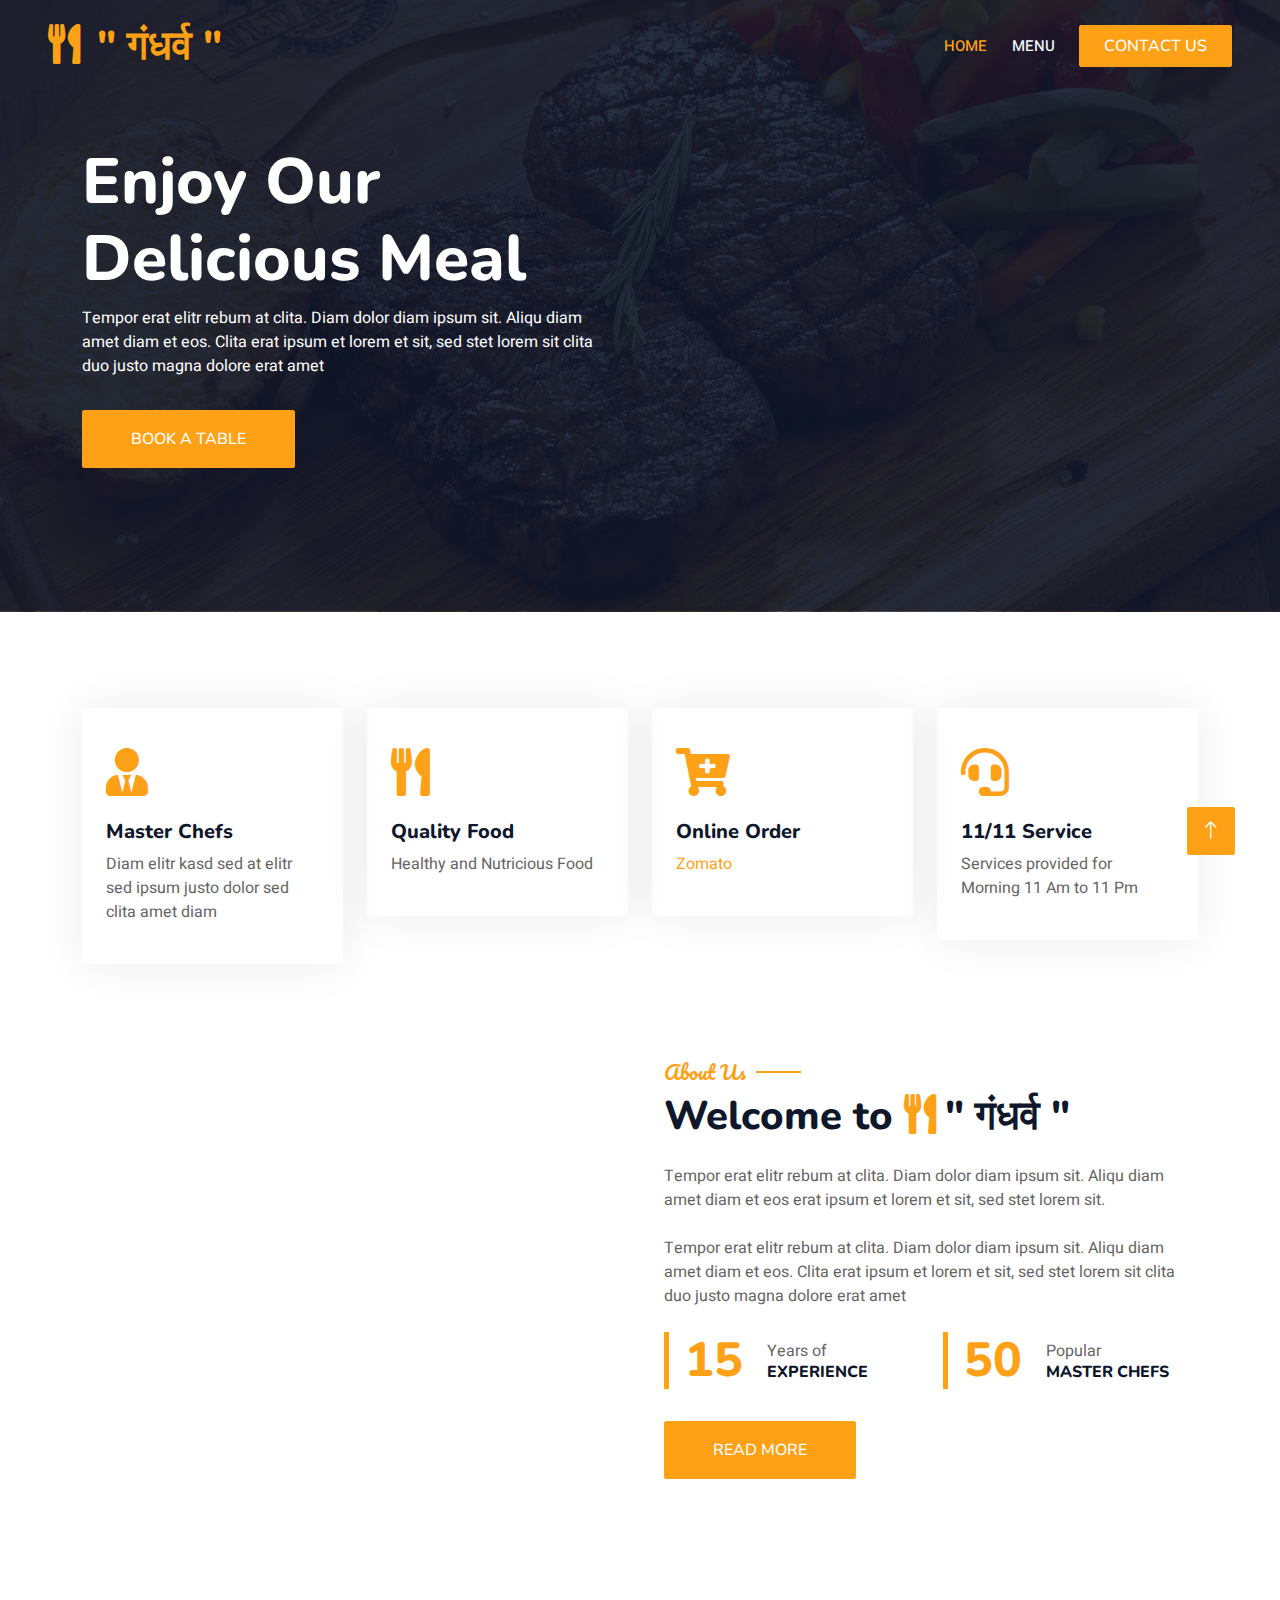
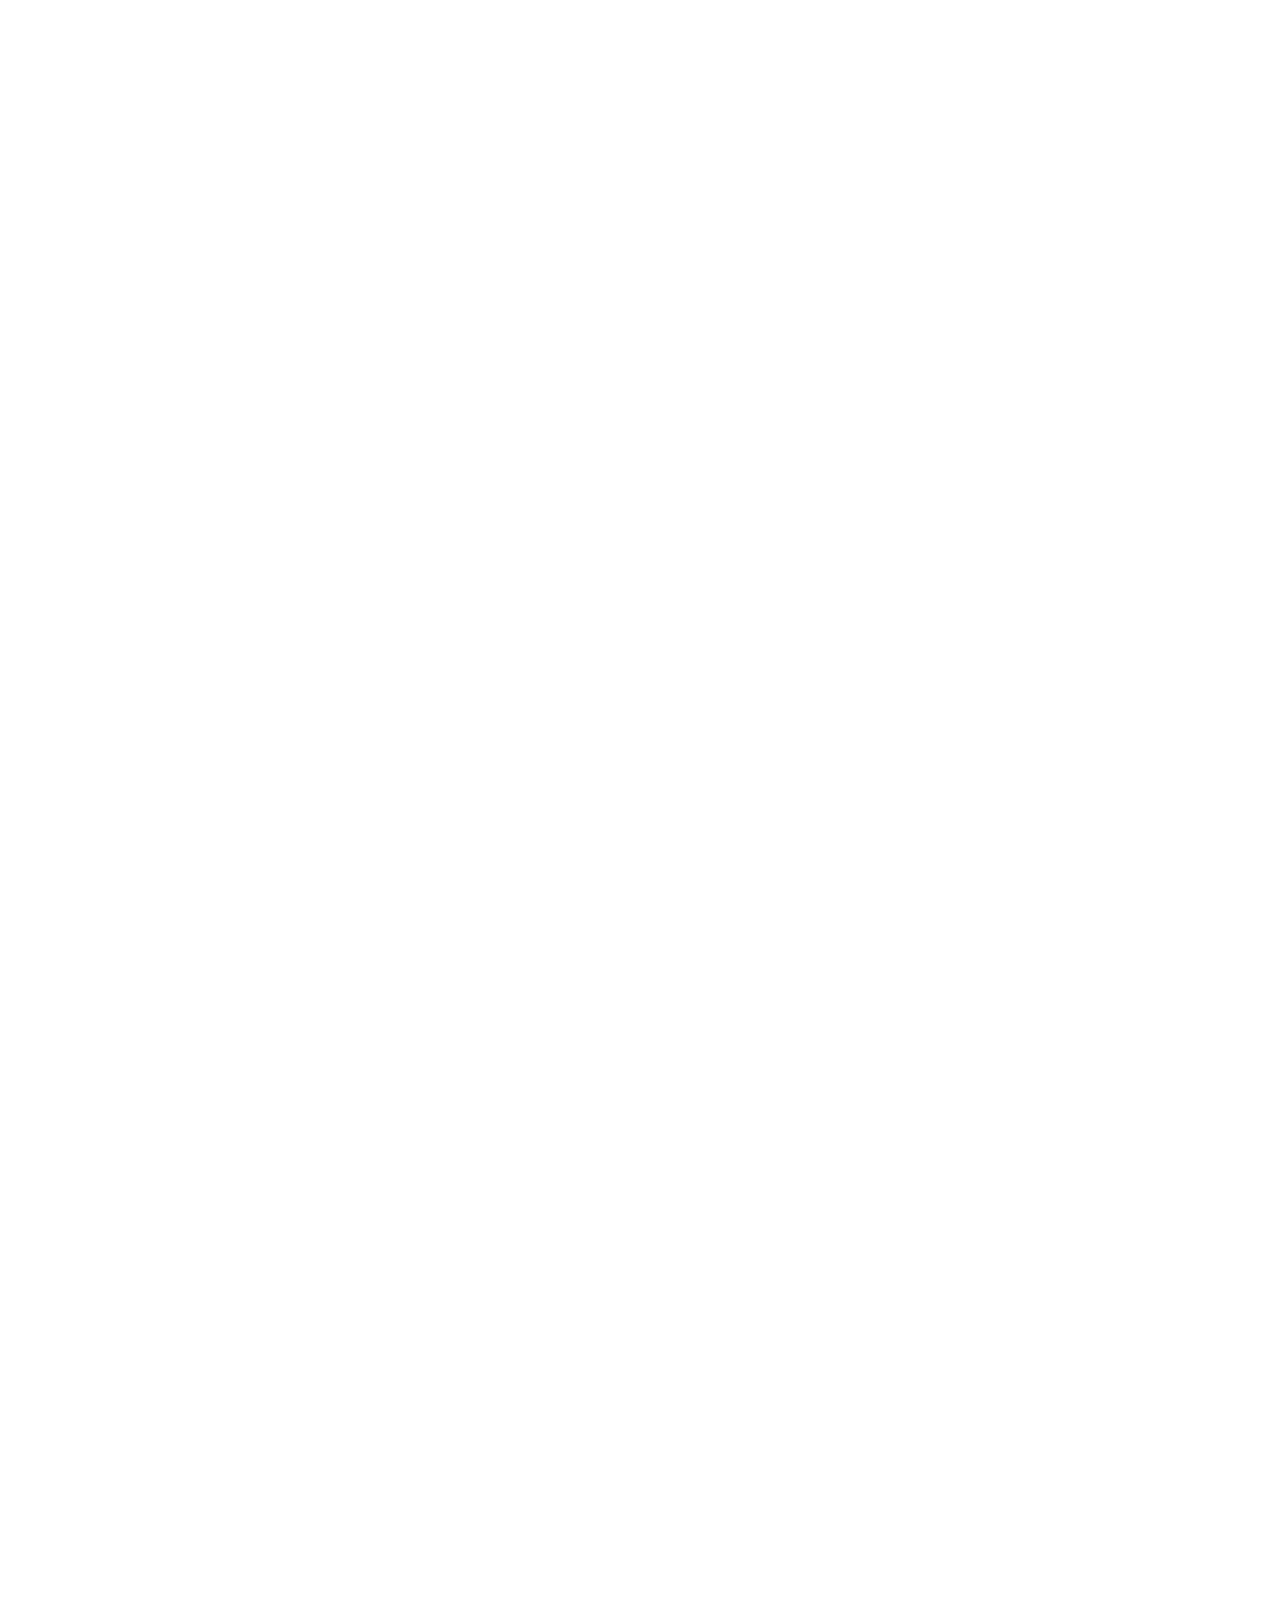
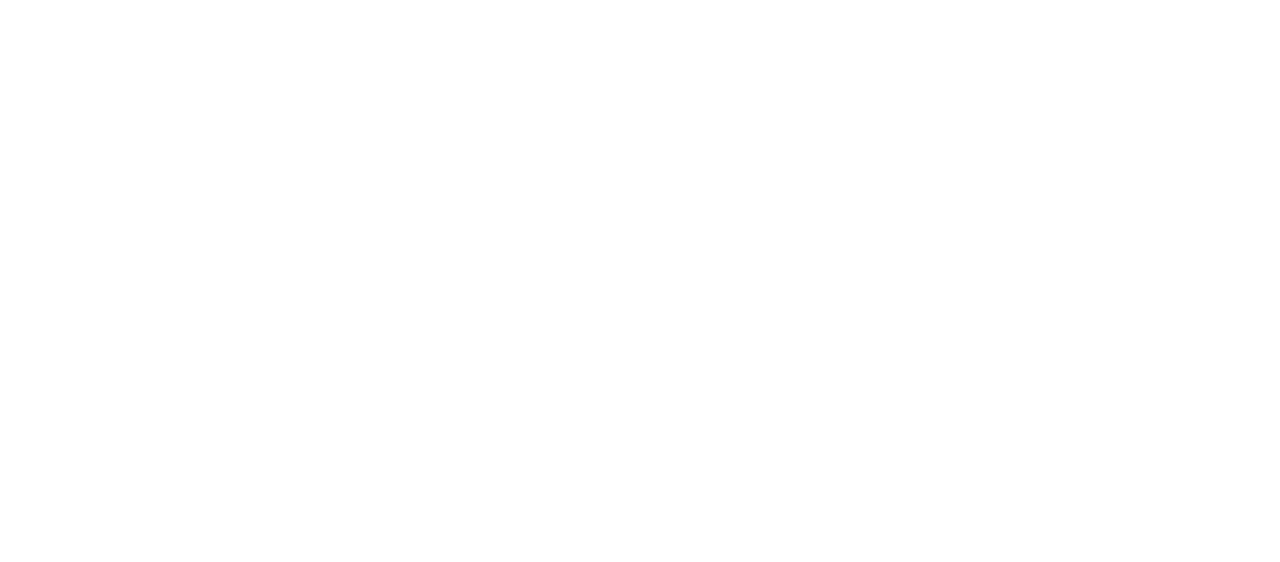
==== index.html @ 376a095e "include menu name" ====
<!DOCTYPE html>
<html lang="en">

<head>
    <meta charset="utf-8">
    <title>Restoran - Bootstrap Restaurant Template</title>
    <meta content="width=device-width, initial-scale=1.0" name="viewport">
    <meta content="" name="keywords">
    <meta content="" name="description">

    <!-- Favicon -->
    <link href="img/favicon.ico" rel="icon">

    <!-- Google Web Fonts -->
    <link rel="preconnect" href="https://fonts.googleapis.com">
    <link rel="preconnect" href="https://fonts.gstatic.com" crossorigin>
    <link href="https://fonts.googleapis.com/css2?family=Heebo:wght@400;500;600&family=Nunito:wght@600;700;800&family=Pacifico&display=swap" rel="stylesheet">

    <!-- Icon Font Stylesheet -->
    <link href="https://cdnjs.cloudflare.com/ajax/libs/font-awesome/5.10.0/css/all.min.css" rel="stylesheet">
    <link href="https://cdn.jsdelivr.net/npm/bootstrap-icons@1.4.1/font/bootstrap-icons.css" rel="stylesheet">

    <!-- Libraries Stylesheet -->
    <link href="lib/animate/animate.min.css" rel="stylesheet">
    <link href="lib/owlcarousel/assets/owl.carousel.min.css" rel="stylesheet">
    <link href="lib/tempusdominus/css/tempusdominus-bootstrap-4.min.css" rel="stylesheet" />

    <!-- Customized Bootstrap Stylesheet -->
    <link href="css/bootstrap.min.css" rel="stylesheet">

    <!-- Template Stylesheet -->
    <link href="css/style.css" rel="stylesheet">
</head>

<body>
    <div class="container-xxl bg-white p-0">
        <!-- Spinner Start -->
        <div id="spinner" class="show bg-white position-fixed translate-middle w-100 vh-100 top-50 start-50 d-flex align-items-center justify-content-center">
            <div class="spinner-border text-primary" style="width: 3rem; height: 3rem;" role="status">
                <span class="sr-only">Loading...</span>
            </div>
        </div>
        <!-- Spinner End -->


        <!-- Navbar & Hero Start -->
        <div class="container-xxl position-relative p-0">
            <nav class="navbar navbar-expand-lg navbar-dark bg-dark px-4 px-lg-5 py-3 py-lg-0">
                <a href="" class="navbar-brand p-0">
                    <h1 class="text-primary m-0"><i class="fa fa-utensils me-3"></i>" गंधर्व "</h1>
                    <!-- <img src="img/logo.png" alt="Logo"> -->
                </a>
                <button class="navbar-toggler" type="button" data-bs-toggle="collapse" data-bs-target="#navbarCollapse">
                    <span class="fa fa-bars"></span>
                </button>
                <div class="collapse navbar-collapse" id="navbarCollapse">
                    <div class="navbar-nav ms-auto py-0 pe-4">
                        <a href="index.html" class="nav-item nav-link active">Home</a>
                        <!-- <a href="about.html" class="nav-item nav-link">About</a> -->
                        <!-- <a href="service.html" class="nav-item nav-link">Service</a> -->
                        <a href="menu.html" class="nav-item nav-link">Menu</a>
                        <!-- <div class="nav-item dropdown">
                            <a href="#" class="nav-link dropdown-toggle" data-bs-toggle="dropdown">Pages</a>
                            <div class="dropdown-menu m-0">
                                <a href="booking.html" class="dropdown-item">Booking</a>
                                <a href="team.html" class="dropdown-item">Our Team</a>
                                <a href="testimonial.html" class="dropdown-item">Testimonial</a>
                            </div>
                        </div>
                        <a href="contact.html" class="nav-item nav-link">Contact</a> -->
                    </div>
                    <a href="" class="btn btn-primary py-2 px-4">Contact Us </a>
                </div>
            </nav>

            <div class="container-xxl py-5 bg-dark hero-header mb-5">
                <div class="container my-5 py-5">
                    <div class="row align-items-center g-5">
                        <div class="col-lg-6 text-center text-lg-start">
                            <h1 class="display-3 text-white animated slideInLeft">Enjoy Our<br>Delicious Meal</h1>
                            <p class="text-white animated slideInLeft mb-4 pb-2">Tempor erat elitr rebum at clita. Diam dolor diam ipsum sit. Aliqu diam amet diam et eos. Clita erat ipsum et lorem et sit, sed stet lorem sit clita duo justo magna dolore erat amet</p>
                            <a href="" class="btn btn-primary py-sm-3 px-sm-5 me-3 animated slideInLeft">Book A Table</a>
                        </div>
                        <div class="col-lg-6 text-center text-lg-end overflow-hidden">
                            <img class="img-fluid" src="images/Mainthaliii.png" alt="">
                        </div>
                    </div>
                </div>
            </div>
        </div>
        <!-- Navbar & Hero End -->


        <!-- Service Start -->
        <div class="container-xxl py-5">
            <div class="container">
                <div class="row g-4">
                    <div class="col-lg-3 col-sm-6 wow fadeInUp" data-wow-delay="0.1s">
                        <div class="service-item rounded pt-3">
                            <div class="p-4">
                                <i class="fa fa-3x fa-user-tie text-primary mb-4"></i>
                                <h5>Master Chefs</h5>
                                <p>Diam elitr kasd sed at elitr sed ipsum justo dolor sed clita amet diam</p>
                            </div>
                        </div>
                    </div>
                    <div class="col-lg-3 col-sm-6 wow fadeInUp" data-wow-delay="0.3s">
                        <div class="service-item rounded pt-3">
                            <div class="p-4">
                                <i class="fa fa-3x fa-utensils text-primary mb-4"></i>
                                <h5>Quality Food</h5>
                                <p>Healthy and Nutricious Food</p>
                            </div>
                        </div>
                    </div>
                    <div class="col-lg-3 col-sm-6 wow fadeInUp" data-wow-delay="0.5s">
                        <div class="service-item rounded pt-3">
                            <div class="p-4">
                                <i class="fa fa-3x fa-cart-plus text-primary mb-4"></i>
                                <h5>Online Order</h5>
                                <p><a href="https://www.zomato.com/india">Zomato</a> </p>
                            </div>
                        </div>
                    </div>
                    <div class="col-lg-3 col-sm-6 wow fadeInUp" data-wow-delay="0.7s">
                        <div class="service-item rounded pt-3">
                            <div class="p-4">
                                <i class="fa fa-3x fa-headset text-primary mb-4"></i>
                                <h5>11/11 Service</h5>
                                <p>Services provided for Morning 11 Am to 11 Pm</p>
                            </div>
                        </div>
                    </div>
                </div>
            </div>
        </div>
        <!-- Service End -->


        <!-- About Start -->
        <div class="container-xxl py-5">
            <div class="container">
                <div class="row g-5 align-items-center">
                    <div class="col-lg-6">
                        <div class="row g-3">
                            <div class="col-6 text-start">
                                <img class="img-fluid rounded w-100 wow zoomIn" data-wow-delay="0.1s" src="images/thali1.jpg">
                            </div>
                            <div class="col-6 text-start">
                                <img class="img-fluid rounded w-75 wow zoomIn" data-wow-delay="0.3s" src="images/thali2.jpg" style="margin-top: 25%;">
                            </div>
                            <div class="col-6 text-end">
                                <img class="img-fluid rounded w-75 wow zoomIn" data-wow-delay="0.5s" src="images/thali3.jpg">
                            </div>
                            <div class="col-6 text-end">
                                <img class="img-fluid rounded w-100 wow zoomIn" data-wow-delay="0.7s" src="images/thali4.jpg">
                            </div>
                        </div>
                    </div>
                    <div class="col-lg-6">
                        <h5 class="section-title ff-secondary text-start text-primary fw-normal">About Us</h5>
                        <h1 class="mb-4">Welcome to <i class="fa fa-utensils text-primary me-2"></i>" गंधर्व "</h1>
                        <p class="mb-4">Tempor erat elitr rebum at clita. Diam dolor diam ipsum sit. Aliqu diam amet diam et eos erat ipsum et lorem et sit, sed stet lorem sit.</p>
                        <p class="mb-4">Tempor erat elitr rebum at clita. Diam dolor diam ipsum sit. Aliqu diam amet diam et eos. Clita erat ipsum et lorem et sit, sed stet lorem sit clita duo justo magna dolore erat amet</p>
                        <div class="row g-4 mb-4">
                            <div class="col-sm-6">
                                <div class="d-flex align-items-center border-start border-5 border-primary px-3">
                                    <h1 class="flex-shrink-0 display-5 text-primary mb-0" data-toggle="counter-up">15</h1>
                                    <div class="ps-4">
                                        <p class="mb-0">Years of</p>
                                        <h6 class="text-uppercase mb-0">Experience</h6>
                                    </div>
                                </div>
                            </div>
                            <div class="col-sm-6">
                                <div class="d-flex align-items-center border-start border-5 border-primary px-3">
                                    <h1 class="flex-shrink-0 display-5 text-primary mb-0" data-toggle="counter-up">50</h1>
                                    <div class="ps-4">
                                        <p class="mb-0">Popular</p>
                                        <h6 class="text-uppercase mb-0">Master Chefs</h6>
                                    </div>
                                </div>
                            </div>
                        </div>
                        <a class="btn btn-primary py-3 px-5 mt-2" href="">Read More</a>
                    </div>
                </div>
            </div>
        </div>
        <!-- About End -->


        <!-- Menu Start -->
        <div class="container-xxl py-5">
            <div class="container">
                <div class="text-center wow fadeInUp" data-wow-delay="0.1s">
                    <h5 class="section-title ff-secondary text-center text-primary fw-normal">Food Menu</h5>
                    <h1 class="mb-5">Most Popular Items</h1>
                </div>
                <div class="tab-class text-center wow fadeInUp" data-wow-delay="0.1s">
                    <ul class="nav nav-pills d-inline-flex justify-content-center border-bottom mb-5">
                        <li class="nav-item">
                            <a class="d-flex align-items-center text-start mx-3 ms-0 pb-3 active" data-bs-toggle="pill" href="#tab-1">
                                <i class="fa fa-coffee fa-2x text-primary"></i>
                                <div class="ps-3">
                                    <small class="text-body">Popular</small>
                                    <h6 class="mt-n1 mb-0">Breakfast</h6>
                                </div>
                            </a>
                        </li>
                        <li class="nav-item">
                            <a class="d-flex align-items-center text-start mx-3 pb-3" data-bs-toggle="pill" href="#tab-2">
                                <i class="fa fa-hamburger fa-2x text-primary"></i>
                                <div class="ps-3">
                                    <small class="text-body">Special</small>
                                    <h6 class="mt-n1 mb-0">Launch</h6>
                                </div>
                            </a>
                        </li>
                        <li class="nav-item">
                            <a class="d-flex align-items-center text-start mx-3 me-0 pb-3" data-bs-toggle="pill" href="#tab-3">
                                <i class="fa fa-utensils fa-2x text-primary"></i>
                                <div class="ps-3">
                                    <small class="text-body">Lovely</small>
                                    <h6 class="mt-n1 mb-0">Dinner</h6>
                                </div>
                            </a>
                        </li>
                    </ul>
                    <div class="tab-content">
                        <div id="tab-1" class="tab-pane fade show p-0 active">
                            <div class="row g-4">
                                <div class="col-lg-6">
                                    <div class="d-flex align-items-center">
                                        <img class="flex-shrink-0 img-fluid rounded" src="images/Breakfast/GajarHalwa.jpeg" alt="" style="width: 80px;">
                                        <div class="w-100 d-flex flex-column text-start ps-4">
                                            <h5 class="d-flex justify-content-between border-bottom pb-2">
                                                <span>Chicken Burger</span>
                                                <span class="text-primary">$115</span>
                                            </h5>
                                            <small class="fst-italic">Ipsum ipsum clita erat amet dolor justo diam</small>
                                        </div>
                                    </div>
                                </div>
                                <div class="col-lg-6">
                                    <div class="d-flex align-items-center">
                                        <img class="flex-shrink-0 img-fluid rounded" src="images/Breakfast/Misal.jpeg" alt="" style="width: 80px;">
                                        <div class="w-100 d-flex flex-column text-start ps-4">
                                            <h5 class="d-flex justify-content-between border-bottom pb-2">
                                                <span>Chicken Burger</span>
                                                <span class="text-primary">$115</span>
                                            </h5>
                                            <small class="fst-italic">Ipsum ipsum clita erat amet dolor justo diam</small>
                                        </div>
                                    </div>
                                </div>
                                <div class="col-lg-6">
                                    <div class="d-flex align-items-center">
                                        <img class="flex-shrink-0 img-fluid rounded" src="images/Breakfast/Pakoda.jpeg" alt="" style="width: 80px;">
                                        <div class="w-100 d-flex flex-column text-start ps-4">
                                            <h5 class="d-flex justify-content-between border-bottom pb-2">
                                                <span>Chicken Burger</span>
                                                <span class="text-primary">$115</span>
                                            </h5>
                                            <small class="fst-italic">Ipsum ipsum clita erat amet dolor justo diam</small>
                                        </div>
                                    </div>
                                </div>
                                <div class="col-lg-6">
                                    <div class="d-flex align-items-center">
                                        <img class="flex-shrink-0 img-fluid rounded" src="images/Breakfast/Paties.jpeg" alt="" style="width: 80px;">
                                        <div class="w-100 d-flex flex-column text-start ps-4">
                                            <h5 class="d-flex justify-content-between border-bottom pb-2">
                                                <span>Chicken Burger</span>
                                                <span class="text-primary">$115</span>
                                            </h5>
                                            <small class="fst-italic">Ipsum ipsum clita erat amet dolor justo diam</small>
                                        </div>
                                    </div>
                                </div>
                                <div class="col-lg-6">
                                    <div class="d-flex align-items-center">
                                        <img class="flex-shrink-0 img-fluid rounded" src="images/Breakfast/PavBhaji.jpeg" alt="" style="width: 80px;">
                                        <div class="w-100 d-flex flex-column text-start ps-4">
                                            <h5 class="d-flex justify-content-between border-bottom pb-2">
                                                <span>Chicken Burger</span>
                                                <span class="text-primary">$115</span>
                                            </h5>
                                            <small class="fst-italic">Ipsum ipsum clita erat amet dolor justo diam</small>
                                        </div>
                                    </div>
                                </div>
                                <div class="col-lg-6">
                                    <div class="d-flex align-items-center">
                                        <img class="flex-shrink-0 img-fluid rounded" src="images/Breakfast/Poha.jpeg" alt="" style="width: 80px;">
                                        <div class="w-100 d-flex flex-column text-start ps-4">
                                            <h5 class="d-flex justify-content-between border-bottom pb-2">
                                                <span>Chicken Burger</span>
                                                <span class="text-primary">$115</span>
                                            </h5>
                                            <small class="fst-italic">Ipsum ipsum clita erat amet dolor justo diam</small>
                                        </div>
                                    </div>
                                </div>
                                <div class="col-lg-6">
                                    <div class="d-flex align-items-center">
                                        <img class="flex-shrink-0 img-fluid rounded" src="images/Breakfast/Samosa.jpeg" alt="" style="width: 80px;">
                                        <div class="w-100 d-flex flex-column text-start ps-4">
                                            <h5 class="d-flex justify-content-between border-bottom pb-2">
                                                <span>Chicken Burger</span>
                                                <span class="text-primary">$115</span>
                                            </h5>
                                            <small class="fst-italic">Ipsum ipsum clita erat amet dolor justo diam</small>
                                        </div>
                                    </div>
                                </div>
                                <div class="col-lg-6">
                                    <div class="d-flex align-items-center">
                                        <img class="flex-shrink-0 img-fluid rounded" src="images/Breakfast/Sheera.jpeg" alt="" style="width: 80px;">
                                        <div class="w-100 d-flex flex-column text-start ps-4">
                                            <h5 class="d-flex justify-content-between border-bottom pb-2">
                                                <span>Chicken Burger</span>
                                                <span class="text-primary">$115</span>
                                            </h5>
                                            <small class="fst-italic">Ipsum ipsum clita erat amet dolor justo diam</small>
                                        </div>
                                    </div>
                                </div>
                            </div>
                        </div>
                       
                        <div id="tab-2" class="tab-pane fade show p-0">
                            <div class="row g-4">
                                <div class="col-lg-6">
                                    <div class="d-flex align-items-center">
                                        <img class="flex-shrink-0 img-fluid rounded" src="images/Breakfast/GajarHalwa.jpeg" alt="" style="width: 80px;">
                                        <div class="w-100 d-flex flex-column text-start ps-4">
                                            <h5 class="d-flex justify-content-between border-bottom pb-2">
                                                <span>Chicken Burger</span>
                                                <span class="text-primary">$115</span>
                                            </h5>
                                            <small class="fst-italic">Ipsum ipsum clita erat amet dolor justo diam</small>
                                        </div>
                                    </div>
                                </div>
                                <div class="col-lg-6">
                                    <div class="d-flex align-items-center">
                                        <img class="flex-shrink-0 img-fluid rounded" src="images/Breakfast/Misal.jpeg" alt="" style="width: 80px;">
                                        <div class="w-100 d-flex flex-column text-start ps-4">
                                            <h5 class="d-flex justify-content-between border-bottom pb-2">
                                                <span>Chicken Burger</span>
                                                <span class="text-primary">$115</span>
                                            </h5>
                                            <small class="fst-italic">Ipsum ipsum clita erat amet dolor justo diam</small>
                                        </div>
                                    </div>
                                </div>
                                <div class="col-lg-6">
                                    <div class="d-flex align-items-center">
                                        <img class="flex-shrink-0 img-fluid rounded" src="images/Breakfast/Pakoda.jpeg" alt="" style="width: 80px;">
                                        <div class="w-100 d-flex flex-column text-start ps-4">
                                            <h5 class="d-flex justify-content-between border-bottom pb-2">
                                                <span>Chicken Burger</span>
                                                <span class="text-primary">$115</span>
                                            </h5>
                                            <small class="fst-italic">Ipsum ipsum clita erat amet dolor justo diam</small>
                                        </div>
                                    </div>
                                </div>
                                <div class="col-lg-6">
                                    <div class="d-flex align-items-center">
                                        <img class="flex-shrink-0 img-fluid rounded" src="images/Breakfast/Paties.jpeg" alt="" style="width: 80px;">
                                        <div class="w-100 d-flex flex-column text-start ps-4">
                                            <h5 class="d-flex justify-content-between border-bottom pb-2">
                                                <span>Chicken Burger</span>
                                                <span class="text-primary">$115</span>
                                            </h5>
                                            <small class="fst-italic">Ipsum ipsum clita erat amet dolor justo diam</small>
                                        </div>
                                    </div>
                                </div>
                                <div class="col-lg-6">
                                    <div class="d-flex align-items-center">
                                        <img class="flex-shrink-0 img-fluid rounded" src="images/Breakfast/PavBhaji.jpeg" alt="" style="width: 80px;">
                                        <div class="w-100 d-flex flex-column text-start ps-4">
                                            <h5 class="d-flex justify-content-between border-bottom pb-2">
                                                <span>Chicken Burger</span>
                                                <span class="text-primary">$115</span>
                                            </h5>
                                            <small class="fst-italic">Ipsum ipsum clita erat amet dolor justo diam</small>
                                        </div>
                                    </div>
                                </div>
                                <div class="col-lg-6">
                                    <div class="d-flex align-items-center">
                                        <img class="flex-shrink-0 img-fluid rounded" src="images/Breakfast/Poha.jpeg" alt="" style="width: 80px;">
                                        <div class="w-100 d-flex flex-column text-start ps-4">
                                            <h5 class="d-flex justify-content-between border-bottom pb-2">
                                                <span>Chicken Burger</span>
                                                <span class="text-primary">$115</span>
                                            </h5>
                                            <small class="fst-italic">Ipsum ipsum clita erat amet dolor justo diam</small>
                                        </div>
                                    </div>
                                </div>
                                <div class="col-lg-6">
                                    <div class="d-flex align-items-center">
                                        <img class="flex-shrink-0 img-fluid rounded" src="images/Breakfast/Samosa.jpeg" alt="" style="width: 80px;">
                                        <div class="w-100 d-flex flex-column text-start ps-4">
                                            <h5 class="d-flex justify-content-between border-bottom pb-2">
                                                <span>Chicken Burger</span>
                                                <span class="text-primary">$115</span>
                                            </h5>
                                            <small class="fst-italic">Ipsum ipsum clita erat amet dolor justo diam</small>
                                        </div>
                                    </div>
                                </div>
                                <div class="col-lg-6">
                                    <div class="d-flex align-items-center">
                                        <img class="flex-shrink-0 img-fluid rounded" src="images/Breakfast/Sheera.jpeg" alt="" style="width: 80px;">
                                        <div class="w-100 d-flex flex-column text-start ps-4">
                                            <h5 class="d-flex justify-content-between border-bottom pb-2">
                                                <span>Chicken Burger</span>
                                                <span class="text-primary">$115</span>
                                            </h5>
                                            <small class="fst-italic">Ipsum ipsum clita erat amet dolor justo diam</small>
                                        </div>
                                    </div>
                                </div>
                            </div>
                        </div>
                        <div id="tab-3" class="tab-pane fade show p-0">
                            <div class="row g-4">
                                <div class="col-lg-6">
                                    <div class="d-flex align-items-center">
                                        <img class="flex-shrink-0 img-fluid rounded" src="images/Breakfast/GajarHalwa.jpeg" alt="" style="width: 80px;">
                                        <div class="w-100 d-flex flex-column text-start ps-4">
                                            <h5 class="d-flex justify-content-between border-bottom pb-2">
                                                <span>Chicken Burger</span>
                                                <span class="text-primary">$115</span>
                                            </h5>
                                            <small class="fst-italic">Ipsum ipsum clita erat amet dolor justo diam</small>
                                        </div>
                                    </div>
                                </div>
                                <div class="col-lg-6">
                                    <div class="d-flex align-items-center">
                                        <img class="flex-shrink-0 img-fluid rounded" src="images/Breakfast/Misal.jpeg" alt="" style="width: 80px;">
                                        <div class="w-100 d-flex flex-column text-start ps-4">
                                            <h5 class="d-flex justify-content-between border-bottom pb-2">
                                                <span>Chicken Burger</span>
                                                <span class="text-primary">$115</span>
                                            </h5>
                                            <small class="fst-italic">Ipsum ipsum clita erat amet dolor justo diam</small>
                                        </div>
                                    </div>
                                </div>
                                <div class="col-lg-6">
                                    <div class="d-flex align-items-center">
                                        <img class="flex-shrink-0 img-fluid rounded" src="images/Breakfast/Pakoda.jpeg" alt="" style="width: 80px;">
                                        <div class="w-100 d-flex flex-column text-start ps-4">
                                            <h5 class="d-flex justify-content-between border-bottom pb-2">
                                                <span>Chicken Burger</span>
                                                <span class="text-primary">$115</span>
                                            </h5>
                                            <small class="fst-italic">Ipsum ipsum clita erat amet dolor justo diam</small>
                                        </div>
                                    </div>
                                </div>
                                <div class="col-lg-6">
                                    <div class="d-flex align-items-center">
                                        <img class="flex-shrink-0 img-fluid rounded" src="images/Breakfast/Paties.jpeg" alt="" style="width: 80px;">
                                        <div class="w-100 d-flex flex-column text-start ps-4">
                                            <h5 class="d-flex justify-content-between border-bottom pb-2">
                                                <span>Chicken Burger</span>
                                                <span class="text-primary">$115</span>
                                            </h5>
                                            <small class="fst-italic">Ipsum ipsum clita erat amet dolor justo diam</small>
                                        </div>
                                    </div>
                                </div>
                                <div class="col-lg-6">
                                    <div class="d-flex align-items-center">
                                        <img class="flex-shrink-0 img-fluid rounded" src="images/Breakfast/PavBhaji.jpeg" alt="" style="width: 80px;">
                                        <div class="w-100 d-flex flex-column text-start ps-4">
                                            <h5 class="d-flex justify-content-between border-bottom pb-2">
                                                <span>Chicken Burger</span>
                                                <span class="text-primary">$115</span>
                                            </h5>
                                            <small class="fst-italic">Ipsum ipsum clita erat amet dolor justo diam</small>
                                        </div>
                                    </div>
                                </div>
                                <div class="col-lg-6">
                                    <div class="d-flex align-items-center">
                                        <img class="flex-shrink-0 img-fluid rounded" src="images/Breakfast/Poha.jpeg" alt="" style="width: 80px;">
                                        <div class="w-100 d-flex flex-column text-start ps-4">
                                            <h5 class="d-flex justify-content-between border-bottom pb-2">
                                                <span>Chicken Burger</span>
                                                <span class="text-primary">$115</span>
                                            </h5>
                                            <small class="fst-italic">Ipsum ipsum clita erat amet dolor justo diam</small>
                                        </div>
                                    </div>
                                </div>
                                <div class="col-lg-6">
                                    <div class="d-flex align-items-center">
                                        <img class="flex-shrink-0 img-fluid rounded" src="images/Breakfast/Samosa.jpeg" alt="" style="width: 80px;">
                                        <div class="w-100 d-flex flex-column text-start ps-4">
                                            <h5 class="d-flex justify-content-between border-bottom pb-2">
                                                <span>Chicken Burger</span>
                                                <span class="text-primary">$115</span>
                                            </h5>
                                            <small class="fst-italic">Ipsum ipsum clita erat amet dolor justo diam</small>
                                        </div>
                                    </div>
                                </div>
                                <div class="col-lg-6">
                                    <div class="d-flex align-items-center">
                                        <img class="flex-shrink-0 img-fluid rounded" src="images/Breakfast/Sheera.jpeg" alt="" style="width: 80px;">
                                        <div class="w-100 d-flex flex-column text-start ps-4">
                                            <h5 class="d-flex justify-content-between border-bottom pb-2">
                                                <span>Chicken Burger</span>
                                                <span class="text-primary">$115</span>
                                            </h5>
                                            <small class="fst-italic">Ipsum ipsum clita erat amet dolor justo diam</small>
                                        </div>
                                    </div>
                                </div>
                            </div>
                        </div>
                    </div>
                </div>
            </div>
        </div>
        <!-- Menu End -->


        <!-- Reservation Start -->
        <div class="container-xxl py-5 px-0 wow fadeInUp" data-wow-delay="0.1s">
            <div class="row g-0">
                <div class="col-md-6">
                    <div class="video">
                        <button type="button" class="btn-play" data-bs-toggle="modal" data-src="https://www.youtube.com/embed/DWRcNpR6Kdc" data-bs-target="#videoModal">
                            <span></span>
                        </button>
                    </div>
                </div>
                <div class="col-md-6 bg-dark d-flex align-items-center">
                    <div class="p-5 wow fadeInUp" data-wow-delay="0.2s">
                        <h5 class="section-title ff-secondary text-start text-primary fw-normal">Reservation</h5>
                        <h1 class="text-white mb-4">Book A Table Online</h1>
                        <form>
                            <div class="row g-3">
                                <div class="col-md-6">
                                    <div class="form-floating">
                                        <input type="text" class="form-control" id="name" placeholder="Your Name">
                                        <label for="name">Your Name</label>
                                    </div>
                                </div>
                                <div class="col-md-6">
                                    <div class="form-floating">
                                        <input type="email" class="form-control" id="email" placeholder="Your Email">
                                        <label for="email">Your Email</label>
                                    </div>
                                </div>
                                <div class="col-md-6">
                                    <div class="form-floating date" id="date3" data-target-input="nearest">
                                        <input type="text" class="form-control datetimepicker-input" id="datetime" placeholder="Date & Time" data-target="#date3" data-toggle="datetimepicker" />
                                        <label for="datetime">Date & Time</label>
                                    </div>
                                </div>
                                <div class="col-md-6">
                                    <div class="form-floating">
                                        <select class="form-select" id="select1">
                                          <option value="1">People 1</option>
                                          <option value="2">People 2</option>
                                          <option value="3">People 3</option>
                                        </select>
                                        <label for="select1">No Of People</label>
                                      </div>
                                </div>
                                <div class="col-12">
                                    <div class="form-floating">
                                        <textarea class="form-control" placeholder="Special Request" id="message" style="height: 100px"></textarea>
                                        <label for="message">Special Request</label>
                                    </div>
                                </div>
                                <div class="col-12">
                                    <button class="btn btn-primary w-100 py-3" type="submit">Book Now</button>
                                </div>
                            </div>
                        </form>
                    </div>
                </div>
            </div>
        </div>

        <div class="modal fade" id="videoModal" tabindex="-1" aria-labelledby="exampleModalLabel" aria-hidden="true">
            <div class="modal-dialog">
                <div class="modal-content rounded-0">
                    <div class="modal-header">
                        <h5 class="modal-title" id="exampleModalLabel">Youtube Video</h5>
                        <button type="button" class="btn-close" data-bs-dismiss="modal" aria-label="Close"></button>
                    </div>
                    <div class="modal-body">
                        <!-- 16:9 aspect ratio -->
                        <div class="ratio ratio-16x9">
                            <iframe class="embed-responsive-item" src="" id="video" allowfullscreen allowscriptaccess="always"
                                allow="autoplay"></iframe>
                        </div>
                    </div>
                </div>
            </div>
        </div>
        <!-- Reservation Start -->


        <!-- Team Start -->
        <!-- <div class="container-xxl pt-5 pb-3">
            <div class="container">
                <div class="text-center wow fadeInUp" data-wow-delay="0.1s">
                    <h5 class="section-title ff-secondary text-center text-primary fw-normal">Team Members</h5>
                    <h1 class="mb-5">Our Master Chefs</h1>
                </div>
                <div class="row g-4">
                    <div class="col-lg-3 col-md-6 wow fadeInUp" data-wow-delay="0.1s">
                        <div class="team-item text-center rounded overflow-hidden">
                            <div class="rounded-circle overflow-hidden m-4">
                                <img class="img-fluid" src="img/team-1.jpg" alt="">
                            </div>
                            <h5 class="mb-0">Full Name</h5>
                            <small>Designation</small>
                            <div class="d-flex justify-content-center mt-3">
                                <a class="btn btn-square btn-primary mx-1" href=""><i class="fab fa-facebook-f"></i></a>
                                <a class="btn btn-square btn-primary mx-1" href=""><i class="fab fa-twitter"></i></a>
                                <a class="btn btn-square btn-primary mx-1" href=""><i class="fab fa-instagram"></i></a>
                            </div>
                        </div>
                    </div>
                    <div class="col-lg-3 col-md-6 wow fadeInUp" data-wow-delay="0.3s">
                        <div class="team-item text-center rounded overflow-hidden">
                            <div class="rounded-circle overflow-hidden m-4">
                                <img class="img-fluid" src="img/team-2.jpg" alt="">
                            </div>
                            <h5 class="mb-0">Full Name</h5>
                            <small>Designation</small>
                            <div class="d-flex justify-content-center mt-3">
                                <a class="btn btn-square btn-primary mx-1" href=""><i class="fab fa-facebook-f"></i></a>
                                <a class="btn btn-square btn-primary mx-1" href=""><i class="fab fa-twitter"></i></a>
                                <a class="btn btn-square btn-primary mx-1" href=""><i class="fab fa-instagram"></i></a>
                            </div>
                        </div>
                    </div>
                    <div class="col-lg-3 col-md-6 wow fadeInUp" data-wow-delay="0.5s">
                        <div class="team-item text-center rounded overflow-hidden">
                            <div class="rounded-circle overflow-hidden m-4">
                                <img class="img-fluid" src="img/team-3.jpg" alt="">
                            </div>
                            <h5 class="mb-0">Full Name</h5>
                            <small>Designation</small>
                            <div class="d-flex justify-content-center mt-3">
                                <a class="btn btn-square btn-primary mx-1" href=""><i class="fab fa-facebook-f"></i></a>
                                <a class="btn btn-square btn-primary mx-1" href=""><i class="fab fa-twitter"></i></a>
                                <a class="btn btn-square btn-primary mx-1" href=""><i class="fab fa-instagram"></i></a>
                            </div>
                        </div>
                    </div>
                    <div class="col-lg-3 col-md-6 wow fadeInUp" data-wow-delay="0.7s">
                        <div class="team-item text-center rounded overflow-hidden">
                            <div class="rounded-circle overflow-hidden m-4">
                                <img class="img-fluid" src="img/team-4.jpg" alt="">
                            </div>
                            <h5 class="mb-0">Full Name</h5>
                            <small>Designation</small>
                            <div class="d-flex justify-content-center mt-3">
                                <a class="btn btn-square btn-primary mx-1" href=""><i class="fab fa-facebook-f"></i></a>
                                <a class="btn btn-square btn-primary mx-1" href=""><i class="fab fa-twitter"></i></a>
                                <a class="btn btn-square btn-primary mx-1" href=""><i class="fab fa-instagram"></i></a>
                            </div>
                        </div>
                    </div>
                </div>
            </div>
        </div> -->
        <!-- Team End -->


        <!-- Testimonial Start -->
        <div class="container-xxl py-5 wow fadeInUp" data-wow-delay="0.1s">
            <div class="container">
                <div class="text-center">
                    <h5 class="section-title ff-secondary text-center text-primary fw-normal">Testimonial</h5>
                    <h1 class="mb-5">Our Clients Say!!!</h1>
                </div>
                <div class="owl-carousel testimonial-carousel">
                    <div class="testimonial-item bg-transparent border rounded p-4">
                        <i class="fa fa-quote-left fa-2x text-primary mb-3"></i>
                        <p>Dolor et eos labore, stet justo sed est sed. Diam sed sed dolor stet amet eirmod eos labore diam</p>
                        <div class="d-flex align-items-center">
                            <img class="img-fluid flex-shrink-0 rounded-circle" src="img/testimonial-1.jpg" style="width: 50px; height: 50px;">
                            <div class="ps-3">
                                <h5 class="mb-1">Client Name</h5>
                                <small>Profession</small>
                            </div>
                        </div>
                    </div>
                    <div class="testimonial-item bg-transparent border rounded p-4">
                        <i class="fa fa-quote-left fa-2x text-primary mb-3"></i>
                        <p>Dolor et eos labore, stet justo sed est sed. Diam sed sed dolor stet amet eirmod eos labore diam</p>
                        <div class="d-flex align-items-center">
                            <img class="img-fluid flex-shrink-0 rounded-circle" src="img/testimonial-2.jpg" style="width: 50px; height: 50px;">
                            <div class="ps-3">
                                <h5 class="mb-1">Client Name</h5>
                                <small>Profession</small>
                            </div>
                        </div>
                    </div>
                    <div class="testimonial-item bg-transparent border rounded p-4">
                        <i class="fa fa-quote-left fa-2x text-primary mb-3"></i>
                        <p>Dolor et eos labore, stet justo sed est sed. Diam sed sed dolor stet amet eirmod eos labore diam</p>
                        <div class="d-flex align-items-center">
                            <img class="img-fluid flex-shrink-0 rounded-circle" src="img/testimonial-3.jpg" style="width: 50px; height: 50px;">
                            <div class="ps-3">
                                <h5 class="mb-1">Client Name</h5>
                                <small>Profession</small>
                            </div>
                        </div>
                    </div>
                    <div class="testimonial-item bg-transparent border rounded p-4">
                        <i class="fa fa-quote-left fa-2x text-primary mb-3"></i>
                        <p>Dolor et eos labore, stet justo sed est sed. Diam sed sed dolor stet amet eirmod eos labore diam</p>
                        <div class="d-flex align-items-center">
                            <img class="img-fluid flex-shrink-0 rounded-circle" src="img/testimonial-4.jpg" style="width: 50px; height: 50px;">
                            <div class="ps-3">
                                <h5 class="mb-1">Client Name</h5>
                                <small>Profession</small>
                            </div>
                        </div>
                    </div>
                </div>
            </div>
        </div>
        <!-- Testimonial End -->
        

        <!-- Footer Start -->
        <div class="container-fluid bg-dark text-light footer pt-5 mt-5 wow fadeIn" data-wow-delay="0.1s">
            <div class="container py-5">
                <div class="row g-5">
                    <div class="col-lg-3 col-md-6">
                        <h4 class="section-title ff-secondary text-start text-primary fw-normal mb-4">Company</h4>
                        <a class="btn btn-link" href="">About Us</a>
                        <a class="btn btn-link" href="">Contact Us</a>
                        <a class="btn btn-link" href="">Reservation</a>
                        <a class="btn btn-link" href="">Privacy Policy</a>
                        <a class="btn btn-link" href="">Terms & Condition</a>
                    </div>
                    <div class="col-lg-3 col-md-6">
                        <h4 class="section-title ff-secondary text-start text-primary fw-normal mb-4">Contact</h4>
                        <p class="mb-2"><i class="fa fa-map-marker-alt me-3"></i>123 Street, New York, USA</p>
                        <p class="mb-2"><i class="fa fa-phone-alt me-3"></i>+012 345 67890</p>
                        <p class="mb-2"><i class="fa fa-envelope me-3"></i>info@example.com</p>
                        <div class="d-flex pt-2">
                            <a class="btn btn-outline-light btn-social" href=""><i class="fab fa-twitter"></i></a>
                            <a class="btn btn-outline-light btn-social" href=""><i class="fab fa-facebook-f"></i></a>
                            <a class="btn btn-outline-light btn-social" href=""><i class="fab fa-youtube"></i></a>
                            <a class="btn btn-outline-light btn-social" href=""><i class="fab fa-linkedin-in"></i></a>
                        </div>
                    </div>
                    <div class="col-lg-3 col-md-6">
                        <h4 class="section-title ff-secondary text-start text-primary fw-normal mb-4">Opening</h4>
                        <h5 class="text-light fw-normal">Monday - Saturday</h5>
                        <p>09AM - 09PM</p>
                        <h5 class="text-light fw-normal">Sunday</h5>
                        <p>10AM - 08PM</p>
                    </div>
                    <div class="col-lg-3 col-md-6">
                        <h4 class="section-title ff-secondary text-start text-primary fw-normal mb-4">Newsletter</h4>
                        <p>Dolor amet sit justo amet elitr clita ipsum elitr est.</p>
                        <div class="position-relative mx-auto" style="max-width: 400px;">
                            <input class="form-control border-primary w-100 py-3 ps-4 pe-5" type="text" placeholder="Your email">
                            <button type="button" class="btn btn-primary py-2 position-absolute top-0 end-0 mt-2 me-2">SignUp</button>
                        </div>
                    </div>
                </div>
            </div>
            <div class="container">
                <div class="copyright">
                    <div class="row">
                        <div class="col-md-6 text-center text-md-start mb-3 mb-md-0">
                            &copy; <a class="border-bottom" href="#">Gandhrva</a>, All Right Reserved. 
							
							<!--/*** This template is free as long as you keep the footer author’s credit link/attribution link/backlink. If you'd like to use the template without the footer author’s credit link/attribution link/backlink, you can purchase the Credit Removal License from "https://htmlcodex.com/credit-removal". Thank you for your support. ***/-->
							Designed By <a class="border-bottom" href="https://htmlcodex.com">Payal and Vaishnavi</a>
                        </div>
                        <div class="col-md-6 text-center text-md-end">
                            <div class="footer-menu">
                                <a href="">Home</a>
                                <a href="">Cookies</a>
                                <a href="">Help</a>
                                <a href="">FQAs</a>
                            </div>
                        </div>
                    </div>
                </div>
            </div>
        </div>
        <!-- Footer End -->


        <!-- Back to Top -->
        <a href="#" class="btn btn-lg btn-primary btn-lg-square back-to-top"><i class="bi bi-arrow-up"></i></a>
    </div>

    <!-- JavaScript Libraries -->
    <script src="https://code.jquery.com/jquery-3.4.1.min.js"></script>
    <script src="https://cdn.jsdelivr.net/npm/bootstrap@5.0.0/dist/js/bootstrap.bundle.min.js"></script>
    <script src="lib/wow/wow.min.js"></script>
    <script src="lib/easing/easing.min.js"></script>
    <script src="lib/waypoints/waypoints.min.js"></script>
    <script src="lib/counterup/counterup.min.js"></script>
    <script src="lib/owlcarousel/owl.carousel.min.js"></script>
    <script src="lib/tempusdominus/js/moment.min.js"></script>
    <script src="lib/tempusdominus/js/moment-timezone.min.js"></script>
    <script src="lib/tempusdominus/js/tempusdominus-bootstrap-4.min.js"></script>

    <!-- Template Javascript -->
    <script src="js/main.js"></script>
</body>

</html>
---- css/style.css ----
/********** Template CSS **********/
:root {
    --primary: #FEA116;
    --light: #F1F8FF;
    --dark: #0F172B;
}

.ff-secondary {
    font-family: 'Pacifico', cursive;
}

.fw-medium {
    font-weight: 600 !important;
}

.fw-semi-bold {
    font-weight: 700 !important;
}

.back-to-top {
    position: fixed;
    display: none;
    right: 45px;
    bottom: 45px;
    z-index: 99;
}


/*** Spinner ***/
#spinner {
    opacity: 0;
    visibility: hidden;
    transition: opacity .5s ease-out, visibility 0s linear .5s;
    z-index: 99999;
}

#spinner.show {
    transition: opacity .5s ease-out, visibility 0s linear 0s;
    visibility: visible;
    opacity: 1;
}


/*** Button ***/
.btn {
    font-family: 'Nunito', sans-serif;
    font-weight: 500;
    text-transform: uppercase;
    transition: .5s;
}

.btn.btn-primary,
.btn.btn-secondary {
    color: #FFFFFF;
}

.btn-square {
    width: 38px;
    height: 38px;
}

.btn-sm-square {
    width: 32px;
    height: 32px;
}

.btn-lg-square {
    width: 48px;
    height: 48px;
}

.btn-square,
.btn-sm-square,
.btn-lg-square {
    padding: 0;
    display: flex;
    align-items: center;
    justify-content: center;
    font-weight: normal;
    border-radius: 2px;
}


/*** Navbar ***/
.navbar-dark .navbar-nav .nav-link {
    position: relative;
    margin-left: 25px;
    padding: 35px 0;
    font-size: 15px;
    color: var(--light) !important;
    text-transform: uppercase;
    font-weight: 500;
    outline: none;
    transition: .5s;
}

.sticky-top.navbar-dark .navbar-nav .nav-link {
    padding: 20px 0;
}

.navbar-dark .navbar-nav .nav-link:hover,
.navbar-dark .navbar-nav .nav-link.active {
    color: var(--primary) !important;
}

.navbar-dark .navbar-brand img {
    max-height: 60px;
    transition: .5s;
}

.sticky-top.navbar-dark .navbar-brand img {
    max-height: 45px;
}

@media (max-width: 991.98px) {
    .sticky-top.navbar-dark {
        position: relative;
    }

    .navbar-dark .navbar-collapse {
        margin-top: 15px;
        border-top: 1px solid rgba(255, 255, 255, .1)
    }

    .navbar-dark .navbar-nav .nav-link,
    .sticky-top.navbar-dark .navbar-nav .nav-link {
        padding: 10px 0;
        margin-left: 0;
    }

    .navbar-dark .navbar-brand img {
        max-height: 45px;
    }
}

@media (min-width: 992px) {
    .navbar-dark {
        position: absolute;
        width: 100%;
        top: 0;
        left: 0;
        z-index: 999;
        background: transparent !important;
    }
    
    .sticky-top.navbar-dark {
        position: fixed;
        background: var(--dark) !important;
    }
}


/*** Hero Header ***/
.hero-header {
    background: linear-gradient(rgba(15, 23, 43, .9), rgba(15, 23, 43, .9)), url(../img/bg-hero.jpg);
    background-position: center center;
    background-repeat: no-repeat;
    background-size: cover;
}

.hero-header img {
    animation: imgRotate 50s linear infinite;
}

@keyframes imgRotate { 
    100% { 
        transform: rotate(360deg); 
    } 
}

.breadcrumb-item + .breadcrumb-item::before {
    color: rgba(255, 255, 255, .5);
}


/*** Section Title ***/
.section-title {
    position: relative;
    display: inline-block;
}

.section-title::before {
    position: absolute;
    content: "";
    width: 45px;
    height: 2px;
    top: 50%;
    left: -55px;
    margin-top: -1px;
    background: var(--primary);
}

.section-title::after {
    position: absolute;
    content: "";
    width: 45px;
    height: 2px;
    top: 50%;
    right: -55px;
    margin-top: -1px;
    background: var(--primary);
}

.section-title.text-start::before,
.section-title.text-end::after {
    display: none;
}


/*** Service ***/
.service-item {
    box-shadow: 0 0 45px rgba(0, 0, 0, .08);
    transition: .5s;
}

.service-item:hover {
    background: var(--primary);
}

.service-item * {
    transition: .5s;
}

.service-item:hover * {
    color: var(--light) !important;
}


/*** Food Menu ***/
.nav-pills .nav-item .active {
    border-bottom: 2px solid var(--primary);
}


/*** Youtube Video ***/
.video {
    position: relative;
    height: 100%;
    min-height: 500px;
    background: linear-gradient(rgba(15, 23, 43, .1), rgba(15, 23, 43, .1)), url(../img/video.jpg);
    background-position: center center;
    background-repeat: no-repeat;
    background-size: cover;
}

.video .btn-play {
    position: absolute;
    z-index: 3;
    top: 50%;
    left: 50%;
    transform: translateX(-50%) translateY(-50%);
    box-sizing: content-box;
    display: block;
    width: 32px;
    height: 44px;
    border-radius: 50%;
    border: none;
    outline: none;
    padding: 18px 20px 18px 28px;
}

.video .btn-play:before {
    content: "";
    position: absolute;
    z-index: 0;
    left: 50%;
    top: 50%;
    transform: translateX(-50%) translateY(-50%);
    display: block;
    width: 100px;
    height: 100px;
    background: var(--primary);
    border-radius: 50%;
    animation: pulse-border 1500ms ease-out infinite;
}

.video .btn-play:after {
    content: "";
    position: absolute;
    z-index: 1;
    left: 50%;
    top: 50%;
    transform: translateX(-50%) translateY(-50%);
    display: block;
    width: 100px;
    height: 100px;
    background: var(--primary);
    border-radius: 50%;
    transition: all 200ms;
}

.video .btn-play img {
    position: relative;
    z-index: 3;
    max-width: 100%;
    width: auto;
    height: auto;
}

.video .btn-play span {
    display: block;
    position: relative;
    z-index: 3;
    width: 0;
    height: 0;
    border-left: 32px solid var(--dark);
    border-top: 22px solid transparent;
    border-bottom: 22px solid transparent;
}

@keyframes pulse-border {
    0% {
        transform: translateX(-50%) translateY(-50%) translateZ(0) scale(1);
        opacity: 1;
    }

    100% {
        transform: translateX(-50%) translateY(-50%) translateZ(0) scale(1.5);
        opacity: 0;
    }
}

#videoModal {
    z-index: 99999;
}

#videoModal .modal-dialog {
    position: relative;
    max-width: 800px;
    margin: 60px auto 0 auto;
}

#videoModal .modal-body {
    position: relative;
    padding: 0px;
}

#videoModal .close {
    position: absolute;
    width: 30px;
    height: 30px;
    right: 0px;
    top: -30px;
    z-index: 999;
    font-size: 30px;
    font-weight: normal;
    color: #FFFFFF;
    background: #000000;
    opacity: 1;
}


/*** Team ***/
.team-item {
    box-shadow: 0 0 45px rgba(0, 0, 0, .08);
    height: calc(100% - 38px);
    transition: .5s;
}

.team-item img {
    transition: .5s;
}

.team-item:hover img {
    transform: scale(1.1);
}

.team-item:hover {
    height: 100%;
}

.team-item .btn {
    border-radius: 38px 38px 0 0;
}


/*** Testimonial ***/
.testimonial-carousel .owl-item .testimonial-item,
.testimonial-carousel .owl-item.center .testimonial-item * {
    transition: .5s;
}

.testimonial-carousel .owl-item.center .testimonial-item {
    background: var(--primary) !important;
    border-color: var(--primary) !important;
}

.testimonial-carousel .owl-item.center .testimonial-item * {
    color: var(--light) !important;
}

.testimonial-carousel .owl-dots {
    margin-top: 24px;
    display: flex;
    align-items: flex-end;
    justify-content: center;
}

.testimonial-carousel .owl-dot {
    position: relative;
    display: inline-block;
    margin: 0 5px;
    width: 15px;
    height: 15px;
    border: 1px solid #CCCCCC;
    border-radius: 15px;
    transition: .5s;
}

.testimonial-carousel .owl-dot.active {
    background: var(--primary);
    border-color: var(--primary);
}


/*** Footer ***/
.footer .btn.btn-social {
    margin-right: 5px;
    width: 35px;
    height: 35px;
    display: flex;
    align-items: center;
    justify-content: center;
    color: var(--light);
    border: 1px solid #FFFFFF;
    border-radius: 35px;
    transition: .3s;
}

.footer .btn.btn-social:hover {
    color: var(--primary);
}

.footer .btn.btn-link {
    display: block;
    margin-bottom: 5px;
    padding: 0;
    text-align: left;
    color: #FFFFFF;
    font-size: 15px;
    font-weight: normal;
    text-transform: capitalize;
    transition: .3s;
}

.footer .btn.btn-link::before {
    position: relative;
    content: "\f105";
    font-family: "Font Awesome 5 Free";
    font-weight: 900;
    margin-right: 10px;
}

.footer .btn.btn-link:hover {
    letter-spacing: 1px;
    box-shadow: none;
}

.footer .copyright {
    padding: 25px 0;
    font-size: 15px;
    border-top: 1px solid rgba(256, 256, 256, .1);
}

.footer .copyright a {
    color: var(--light);
}

.footer .footer-menu a {
    margin-right: 15px;
    padding-right: 15px;
    border-right: 1px solid rgba(255, 255, 255, .1);
}

.footer .footer-menu a:last-child {
    margin-right: 0;
    padding-right: 0;
    border-right: none;
}
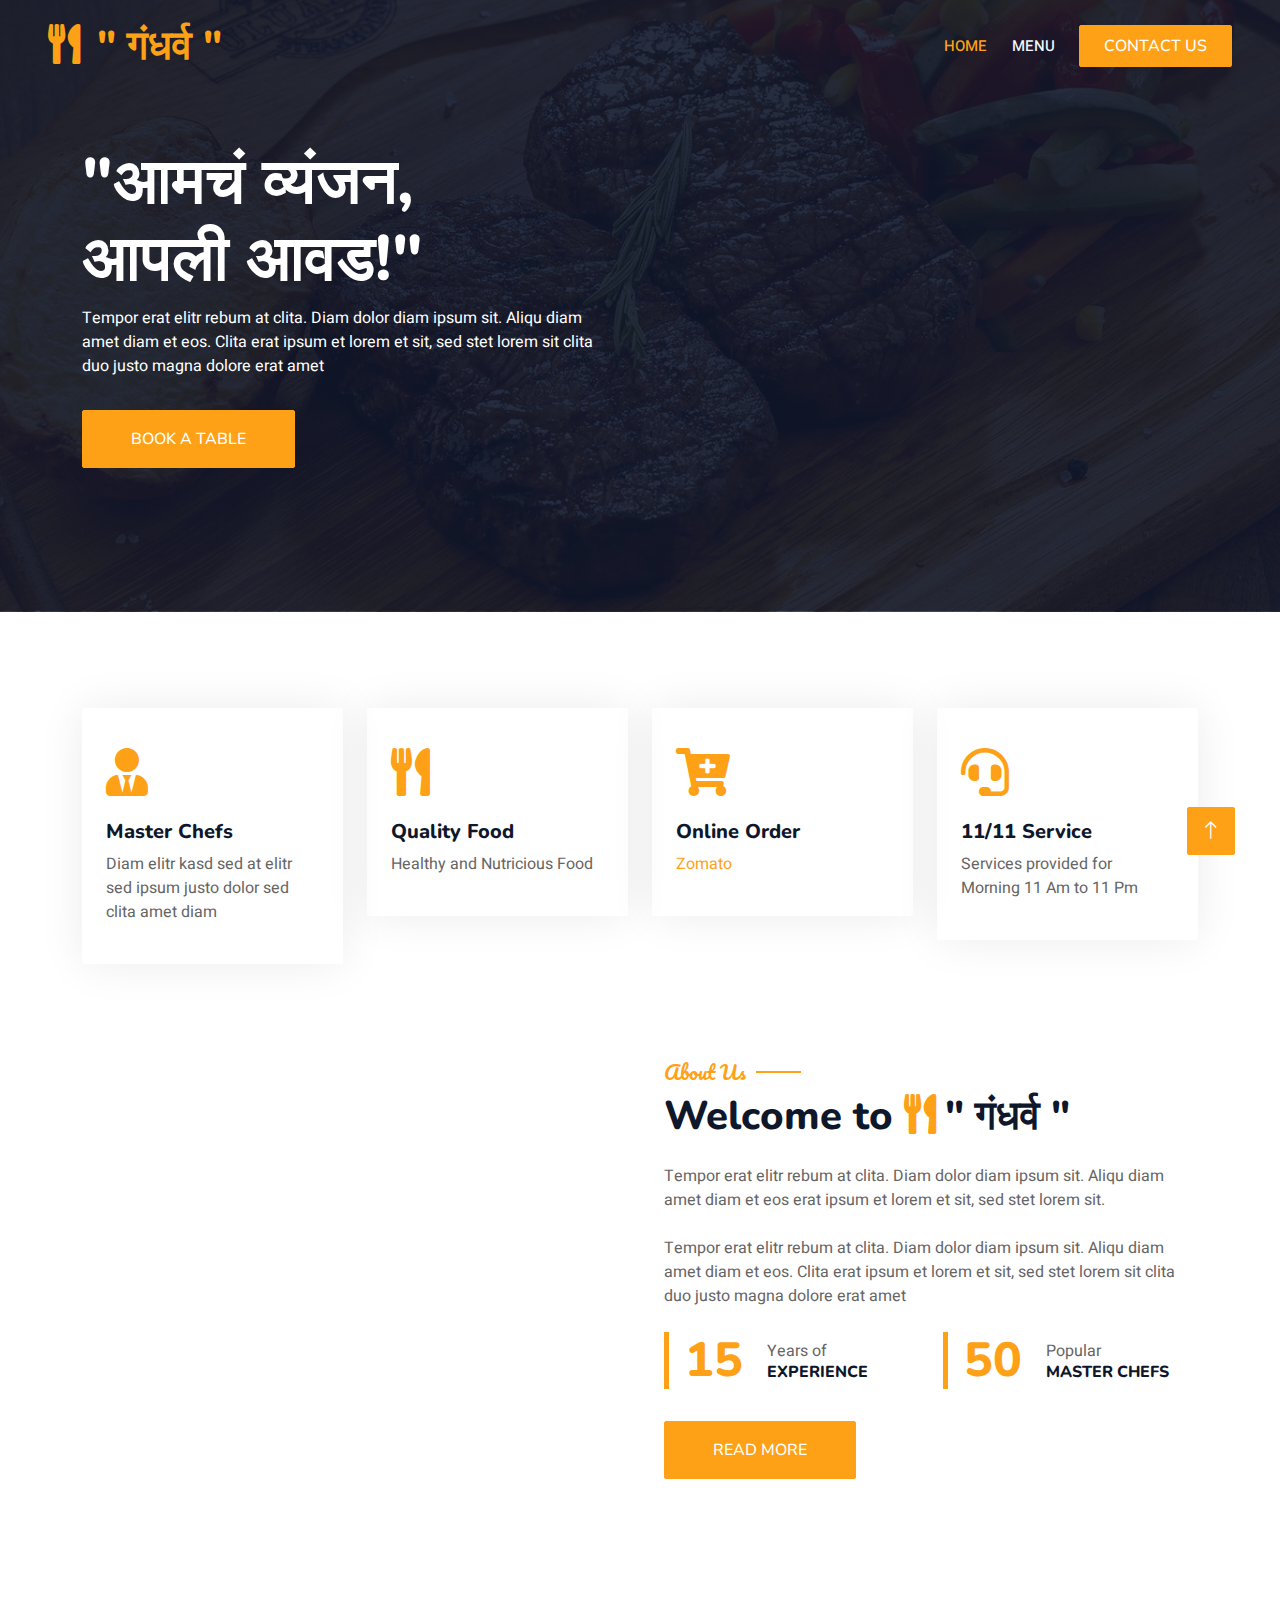
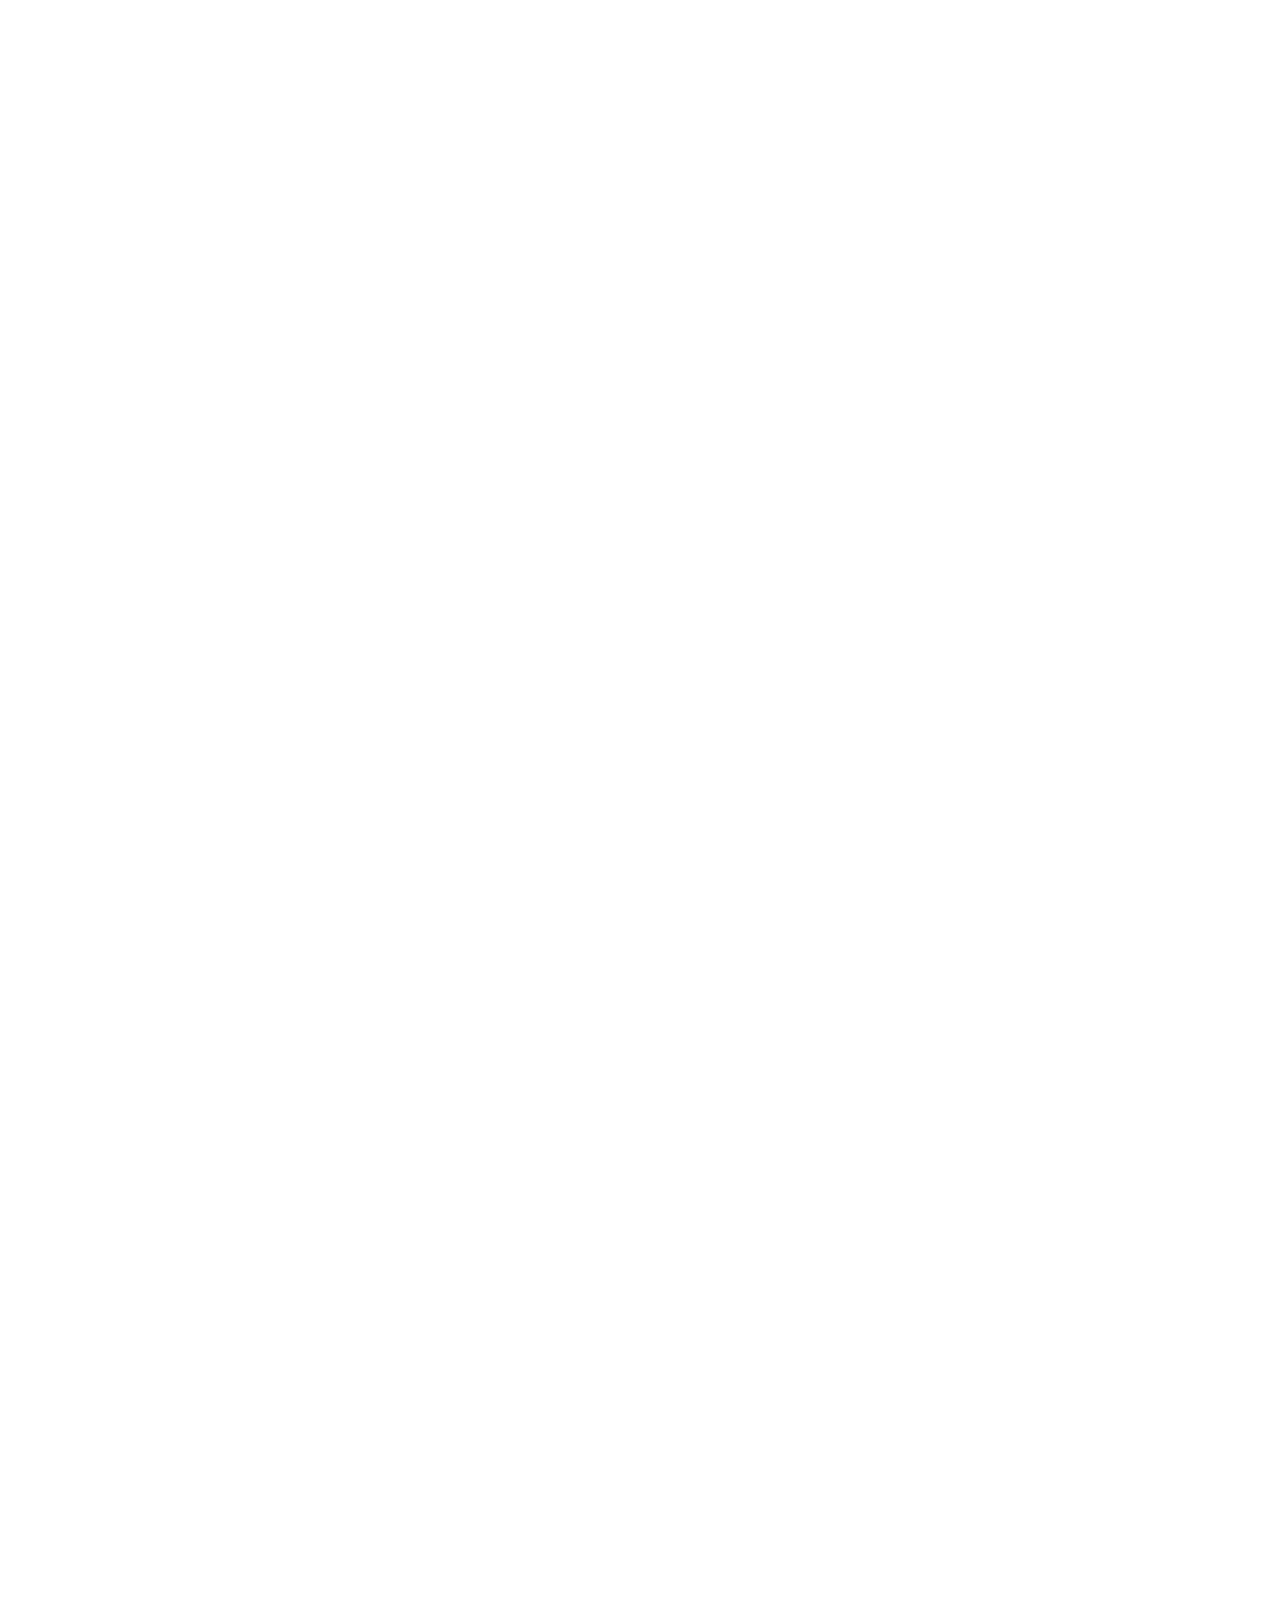
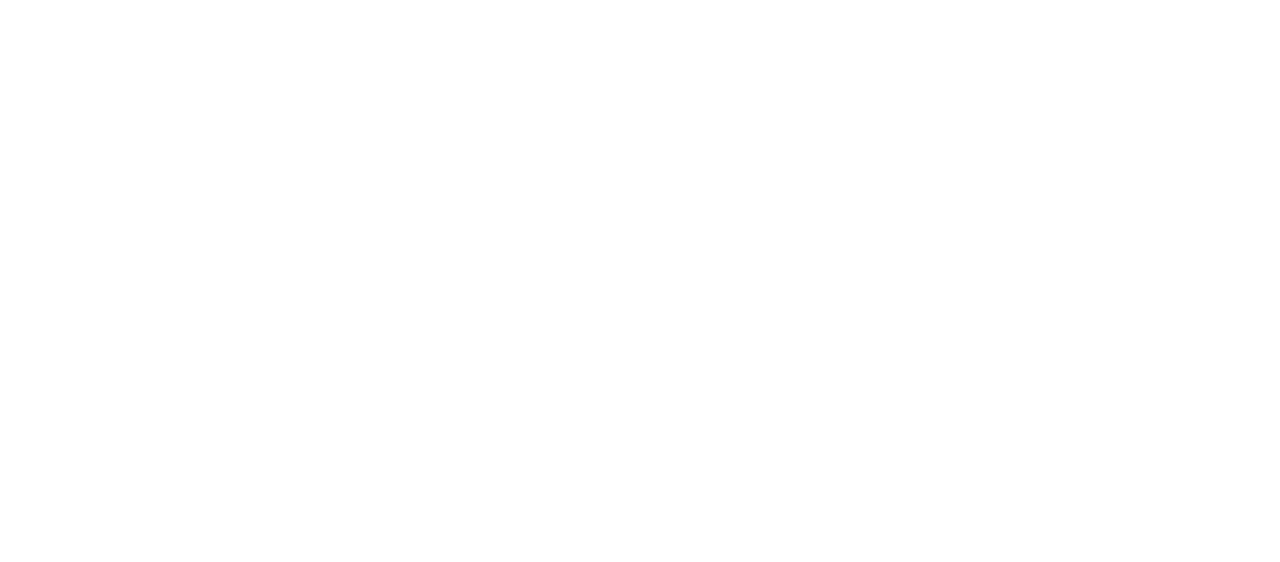
==== commit 8eb337d6: "remove some navbar name" ====
--- a/index.html
+++ b/index.html
@@ -3,7 +3,7 @@
 
 <head>
     <meta charset="utf-8">
-    <title>Restoran - Bootstrap Restaurant Template</title>
+    <title>Gandharva</title>
     <meta content="width=device-width, initial-scale=1.0" name="viewport">
     <meta content="" name="keywords">
     <meta content="" name="description">
@@ -69,7 +69,7 @@
                         </div>
                         <a href="contact.html" class="nav-item nav-link">Contact</a> -->
                     </div>
-                    <a href="" class="btn btn-primary py-2 px-4">Contact Us </a>
+                    <a href="./contact.html" class="btn btn-primary py-2 px-4">Contact Us </a>
                 </div>
             </nav>
 
@@ -77,7 +77,7 @@
                 <div class="container my-5 py-5">
                     <div class="row align-items-center g-5">
                         <div class="col-lg-6 text-center text-lg-start">
-                            <h1 class="display-3 text-white animated slideInLeft">Enjoy Our<br>Delicious Meal</h1>
+                            <h1 class="display-3 text-white animated slideInLeft">"आमचं व्यंजन,<br> आपली आवड!"</h1>
                             <p class="text-white animated slideInLeft mb-4 pb-2">Tempor erat elitr rebum at clita. Diam dolor diam ipsum sit. Aliqu diam amet diam et eos. Clita erat ipsum et lorem et sit, sed stet lorem sit clita duo justo magna dolore erat amet</p>
                             <a href="" class="btn btn-primary py-sm-3 px-sm-5 me-3 animated slideInLeft">Book A Table</a>
                         </div>
@@ -235,10 +235,10 @@
                                         <img class="flex-shrink-0 img-fluid rounded" src="images/Breakfast/GajarHalwa.jpeg" alt="" style="width: 80px;">
                                         <div class="w-100 d-flex flex-column text-start ps-4">
                                             <h5 class="d-flex justify-content-between border-bottom pb-2">
-                                                <span>Chicken Burger</span>
-                                                <span class="text-primary">$115</span>
-                                            </h5>
-                                            <small class="fst-italic">Ipsum ipsum clita erat amet dolor justo diam</small>
+                                                <span>Gajar Halwa</span>
+                                                <span class="text-primary">100Rs</span>
+                                            </h5>
+                                            <small class="fst-italic">Make your mood sweet</small>
                                         </div>
                                     </div>
                                 </div>
@@ -247,10 +247,10 @@
                                         <img class="flex-shrink-0 img-fluid rounded" src="images/Breakfast/Misal.jpeg" alt="" style="width: 80px;">
                                         <div class="w-100 d-flex flex-column text-start ps-4">
                                             <h5 class="d-flex justify-content-between border-bottom pb-2">
-                                                <span>Chicken Burger</span>
-                                                <span class="text-primary">$115</span>
-                                            </h5>
-                                            <small class="fst-italic">Ipsum ipsum clita erat amet dolor justo diam</small>
+                                                <span>Misal</span>
+                                                <span class="text-primary">80Rs</span>
+                                            </h5>
+                                            <small class="fst-italic">It's special </small>
                                         </div>
                                     </div>
                                 </div>
@@ -259,10 +259,10 @@
                                         <img class="flex-shrink-0 img-fluid rounded" src="images/Breakfast/Pakoda.jpeg" alt="" style="width: 80px;">
                                         <div class="w-100 d-flex flex-column text-start ps-4">
                                             <h5 class="d-flex justify-content-between border-bottom pb-2">
-                                                <span>Chicken Burger</span>
-                                                <span class="text-primary">$115</span>
-                                            </h5>
-                                            <small class="fst-italic">Ipsum ipsum clita erat amet dolor justo diam</small>
+                                                <span>Pakoda</span>
+                                                <span class="text-primary">60Rs</span>
+                                            </h5>
+                                            <small class="fst-italic">Bhajiya</small>
                                         </div>
                                     </div>
                                 </div>
@@ -271,10 +271,10 @@
                                         <img class="flex-shrink-0 img-fluid rounded" src="images/Breakfast/Paties.jpeg" alt="" style="width: 80px;">
                                         <div class="w-100 d-flex flex-column text-start ps-4">
                                             <h5 class="d-flex justify-content-between border-bottom pb-2">
-                                                <span>Chicken Burger</span>
-                                                <span class="text-primary">$115</span>
-                                            </h5>
-                                            <small class="fst-italic">Ipsum ipsum clita erat amet dolor justo diam</small>
+                                                <span>Paties</span>
+                                                <span class="text-primary">60Rs</span>
+                                            </h5>
+                                            <small class="fst-italic">It's best dish</small>
                                         </div>
                                     </div>
                                 </div>
@@ -283,10 +283,10 @@
                                         <img class="flex-shrink-0 img-fluid rounded" src="images/Breakfast/PavBhaji.jpeg" alt="" style="width: 80px;">
                                         <div class="w-100 d-flex flex-column text-start ps-4">
                                             <h5 class="d-flex justify-content-between border-bottom pb-2">
-                                                <span>Chicken Burger</span>
-                                                <span class="text-primary">$115</span>
-                                            </h5>
-                                            <small class="fst-italic">Ipsum ipsum clita erat amet dolor justo diam</small>
+                                                <span>Pav-Bhaji</span>
+                                                <span class="text-primary">85Rs</span>
+                                            </h5>
+                                            <small class="fst-italic">Pav-Bhaji is best to eat</small>
                                         </div>
                                     </div>
                                 </div>
@@ -295,10 +295,10 @@
                                         <img class="flex-shrink-0 img-fluid rounded" src="images/Breakfast/Poha.jpeg" alt="" style="width: 80px;">
                                         <div class="w-100 d-flex flex-column text-start ps-4">
                                             <h5 class="d-flex justify-content-between border-bottom pb-2">
-                                                <span>Chicken Burger</span>
-                                                <span class="text-primary">$115</span>
-                                            </h5>
-                                            <small class="fst-italic">Ipsum ipsum clita erat amet dolor justo diam</small>
+                                                <span>Poha</span>
+                                                <span class="text-primary">35Rs</span>
+                                            </h5>
+                                            <small class="fst-italic">Poha is the best to eat</small>
                                         </div>
                                     </div>
                                 </div>
@@ -307,10 +307,10 @@
                                         <img class="flex-shrink-0 img-fluid rounded" src="images/Breakfast/Samosa.jpeg" alt="" style="width: 80px;">
                                         <div class="w-100 d-flex flex-column text-start ps-4">
                                             <h5 class="d-flex justify-content-between border-bottom pb-2">
-                                                <span>Chicken Burger</span>
-                                                <span class="text-primary">$115</span>
-                                            </h5>
-                                            <small class="fst-italic">Ipsum ipsum clita erat amet dolor justo diam</small>
+                                                <span>Samosa</span>
+                                                <span class="text-primary">20Rs</span>
+                                            </h5>
+                                            <small class="fst-italic">Samosa is the best to eat</small>
                                         </div>
                                     </div>
                                 </div>
@@ -319,16 +319,15 @@
                                         <img class="flex-shrink-0 img-fluid rounded" src="images/Breakfast/Sheera.jpeg" alt="" style="width: 80px;">
                                         <div class="w-100 d-flex flex-column text-start ps-4">
                                             <h5 class="d-flex justify-content-between border-bottom pb-2">
-                                                <span>Chicken Burger</span>
-                                                <span class="text-primary">$115</span>
-                                            </h5>
-                                            <small class="fst-italic">Ipsum ipsum clita erat amet dolor justo diam</small>
-                                        </div>
-                                    </div>
-                                </div>
-                            </div>
-                        </div>
-                       
+                                                <span>Sheera</span>
+                                                <span class="text-primary">50Rs</span>
+                                            </h5>
+                                            <small class="fst-italic">Sheera is the best sweet</small>
+                                        </div>
+                                    </div>
+                                </div>
+                            </div>
+                        </div>
                         <div id="tab-2" class="tab-pane fade show p-0">
                             <div class="row g-4">
                                 <div class="col-lg-6">
@@ -336,8 +335,8 @@
                                         <img class="flex-shrink-0 img-fluid rounded" src="images/Breakfast/GajarHalwa.jpeg" alt="" style="width: 80px;">
                                         <div class="w-100 d-flex flex-column text-start ps-4">
                                             <h5 class="d-flex justify-content-between border-bottom pb-2">
-                                                <span>Chicken Burger</span>
-                                                <span class="text-primary">$115</span>
+                                                <span>Gajar Halwa</span>
+                                                <span class="text-primary">85Rs</span>
                                             </h5>
                                             <small class="fst-italic">Ipsum ipsum clita erat amet dolor justo diam</small>
                                         </div>
@@ -348,7 +347,7 @@
                                         <img class="flex-shrink-0 img-fluid rounded" src="images/Breakfast/Misal.jpeg" alt="" style="width: 80px;">
                                         <div class="w-100 d-flex flex-column text-start ps-4">
                                             <h5 class="d-flex justify-content-between border-bottom pb-2">
-                                                <span>Chicken Burger</span>
+                                                <span>Misal</span>
                                                 <span class="text-primary">$115</span>
                                             </h5>
                                             <small class="fst-italic">Ipsum ipsum clita erat amet dolor justo diam</small>
@@ -360,7 +359,7 @@
                                         <img class="flex-shrink-0 img-fluid rounded" src="images/Breakfast/Pakoda.jpeg" alt="" style="width: 80px;">
                                         <div class="w-100 d-flex flex-column text-start ps-4">
                                             <h5 class="d-flex justify-content-between border-bottom pb-2">
-                                                <span>Chicken Burger</span>
+                                                <span>Pakoda</span>
                                                 <span class="text-primary">$115</span>
                                             </h5>
                                             <small class="fst-italic">Ipsum ipsum clita erat amet dolor justo diam</small>
@@ -372,7 +371,7 @@
                                         <img class="flex-shrink-0 img-fluid rounded" src="images/Breakfast/Paties.jpeg" alt="" style="width: 80px;">
                                         <div class="w-100 d-flex flex-column text-start ps-4">
                                             <h5 class="d-flex justify-content-between border-bottom pb-2">
-                                                <span>Chicken Burger</span>
+                                                <span>Paties</span>
                                                 <span class="text-primary">$115</span>
                                             </h5>
                                             <small class="fst-italic">Ipsum ipsum clita erat amet dolor justo diam</small>
@@ -384,7 +383,7 @@
                                         <img class="flex-shrink-0 img-fluid rounded" src="images/Breakfast/PavBhaji.jpeg" alt="" style="width: 80px;">
                                         <div class="w-100 d-flex flex-column text-start ps-4">
                                             <h5 class="d-flex justify-content-between border-bottom pb-2">
-                                                <span>Chicken Burger</span>
+                                                <span>Pav-Bhaji</span>
                                                 <span class="text-primary">$115</span>
                                             </h5>
                                             <small class="fst-italic">Ipsum ipsum clita erat amet dolor justo diam</small>
@@ -396,7 +395,7 @@
                                         <img class="flex-shrink-0 img-fluid rounded" src="images/Breakfast/Poha.jpeg" alt="" style="width: 80px;">
                                         <div class="w-100 d-flex flex-column text-start ps-4">
                                             <h5 class="d-flex justify-content-between border-bottom pb-2">
-                                                <span>Chicken Burger</span>
+                                                <span>Poha</span>
                                                 <span class="text-primary">$115</span>
                                             </h5>
                                             <small class="fst-italic">Ipsum ipsum clita erat amet dolor justo diam</small>
@@ -408,7 +407,7 @@
                                         <img class="flex-shrink-0 img-fluid rounded" src="images/Breakfast/Samosa.jpeg" alt="" style="width: 80px;">
                                         <div class="w-100 d-flex flex-column text-start ps-4">
                                             <h5 class="d-flex justify-content-between border-bottom pb-2">
-                                                <span>Chicken Burger</span>
+                                                <span>Samosa</span>
                                                 <span class="text-primary">$115</span>
                                             </h5>
                                             <small class="fst-italic">Ipsum ipsum clita erat amet dolor justo diam</small>
@@ -420,7 +419,7 @@
                                         <img class="flex-shrink-0 img-fluid rounded" src="images/Breakfast/Sheera.jpeg" alt="" style="width: 80px;">
                                         <div class="w-100 d-flex flex-column text-start ps-4">
                                             <h5 class="d-flex justify-content-between border-bottom pb-2">
-                                                <span>Chicken Burger</span>
+                                                <span>Sheera</span>
                                                 <span class="text-primary">$115</span>
                                             </h5>
                                             <small class="fst-italic">Ipsum ipsum clita erat amet dolor justo diam</small>
@@ -436,7 +435,7 @@
                                         <img class="flex-shrink-0 img-fluid rounded" src="images/Breakfast/GajarHalwa.jpeg" alt="" style="width: 80px;">
                                         <div class="w-100 d-flex flex-column text-start ps-4">
                                             <h5 class="d-flex justify-content-between border-bottom pb-2">
-                                                <span>Chicken Burger</span>
+                                                <span>Gajar Halwa</span>
                                                 <span class="text-primary">$115</span>
                                             </h5>
                                             <small class="fst-italic">Ipsum ipsum clita erat amet dolor justo diam</small>
@@ -448,7 +447,7 @@
                                         <img class="flex-shrink-0 img-fluid rounded" src="images/Breakfast/Misal.jpeg" alt="" style="width: 80px;">
                                         <div class="w-100 d-flex flex-column text-start ps-4">
                                             <h5 class="d-flex justify-content-between border-bottom pb-2">
-                                                <span>Chicken Burger</span>
+                                                <span>Misal</span>
                                                 <span class="text-primary">$115</span>
                                             </h5>
                                             <small class="fst-italic">Ipsum ipsum clita erat amet dolor justo diam</small>
@@ -460,7 +459,7 @@
                                         <img class="flex-shrink-0 img-fluid rounded" src="images/Breakfast/Pakoda.jpeg" alt="" style="width: 80px;">
                                         <div class="w-100 d-flex flex-column text-start ps-4">
                                             <h5 class="d-flex justify-content-between border-bottom pb-2">
-                                                <span>Chicken Burger</span>
+                                                <span>Pakoda</span>
                                                 <span class="text-primary">$115</span>
                                             </h5>
                                             <small class="fst-italic">Ipsum ipsum clita erat amet dolor justo diam</small>
@@ -472,7 +471,7 @@
                                         <img class="flex-shrink-0 img-fluid rounded" src="images/Breakfast/Paties.jpeg" alt="" style="width: 80px;">
                                         <div class="w-100 d-flex flex-column text-start ps-4">
                                             <h5 class="d-flex justify-content-between border-bottom pb-2">
-                                                <span>Chicken Burger</span>
+                                                <span>Paties</span>
                                                 <span class="text-primary">$115</span>
                                             </h5>
                                             <small class="fst-italic">Ipsum ipsum clita erat amet dolor justo diam</small>
@@ -484,7 +483,7 @@
                                         <img class="flex-shrink-0 img-fluid rounded" src="images/Breakfast/PavBhaji.jpeg" alt="" style="width: 80px;">
                                         <div class="w-100 d-flex flex-column text-start ps-4">
                                             <h5 class="d-flex justify-content-between border-bottom pb-2">
-                                                <span>Chicken Burger</span>
+                                                <span>Pav-Bhaji</span>
                                                 <span class="text-primary">$115</span>
                                             </h5>
                                             <small class="fst-italic">Ipsum ipsum clita erat amet dolor justo diam</small>
@@ -496,7 +495,7 @@
                                         <img class="flex-shrink-0 img-fluid rounded" src="images/Breakfast/Poha.jpeg" alt="" style="width: 80px;">
                                         <div class="w-100 d-flex flex-column text-start ps-4">
                                             <h5 class="d-flex justify-content-between border-bottom pb-2">
-                                                <span>Chicken Burger</span>
+                                                <span>Poha</span>
                                                 <span class="text-primary">$115</span>
                                             </h5>
                                             <small class="fst-italic">Ipsum ipsum clita erat amet dolor justo diam</small>
@@ -508,7 +507,7 @@
                                         <img class="flex-shrink-0 img-fluid rounded" src="images/Breakfast/Samosa.jpeg" alt="" style="width: 80px;">
                                         <div class="w-100 d-flex flex-column text-start ps-4">
                                             <h5 class="d-flex justify-content-between border-bottom pb-2">
-                                                <span>Chicken Burger</span>
+                                                <span>Samosa</span>
                                                 <span class="text-primary">$115</span>
                                             </h5>
                                             <small class="fst-italic">Ipsum ipsum clita erat amet dolor justo diam</small>
@@ -520,7 +519,7 @@
                                         <img class="flex-shrink-0 img-fluid rounded" src="images/Breakfast/Sheera.jpeg" alt="" style="width: 80px;">
                                         <div class="w-100 d-flex flex-column text-start ps-4">
                                             <h5 class="d-flex justify-content-between border-bottom pb-2">
-                                                <span>Chicken Burger</span>
+                                                <span>Sheera</span>
                                                 <span class="text-primary">$115</span>
                                             </h5>
                                             <small class="fst-italic">Ipsum ipsum clita erat amet dolor justo diam</small>
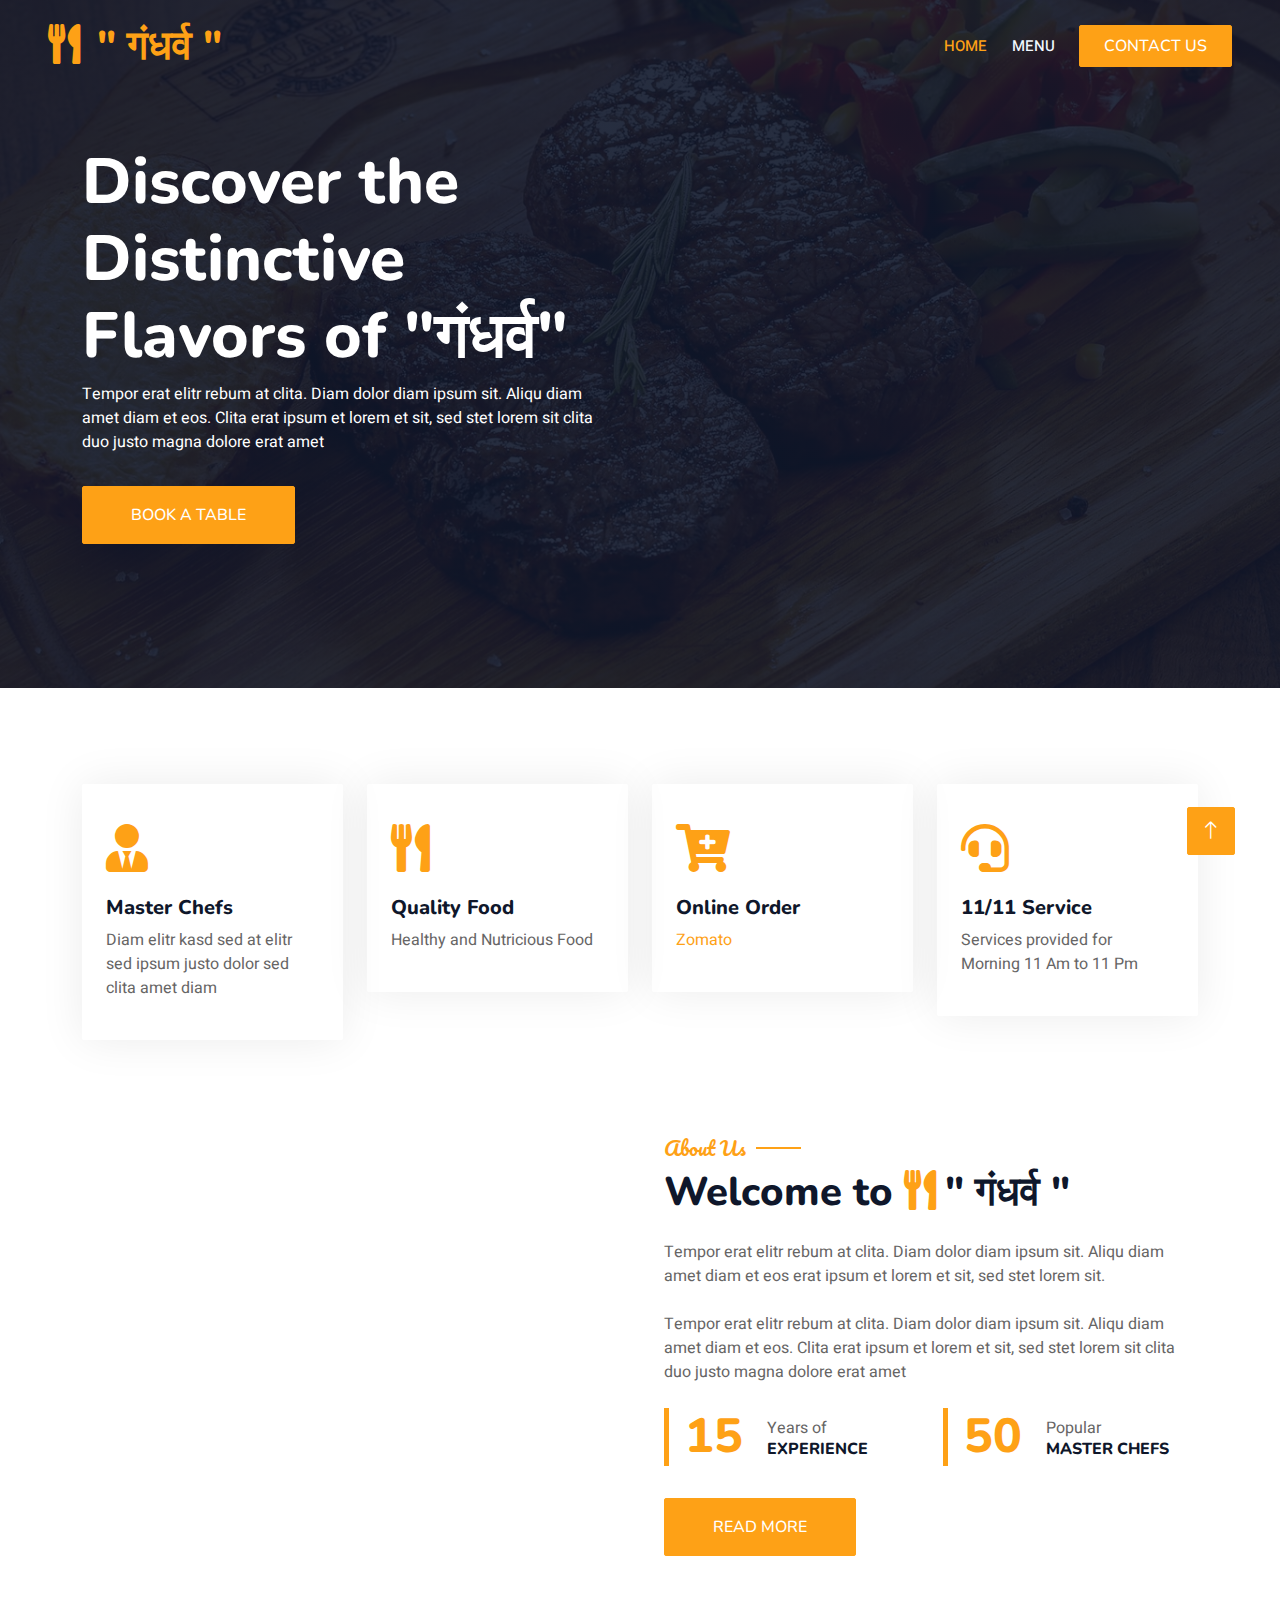
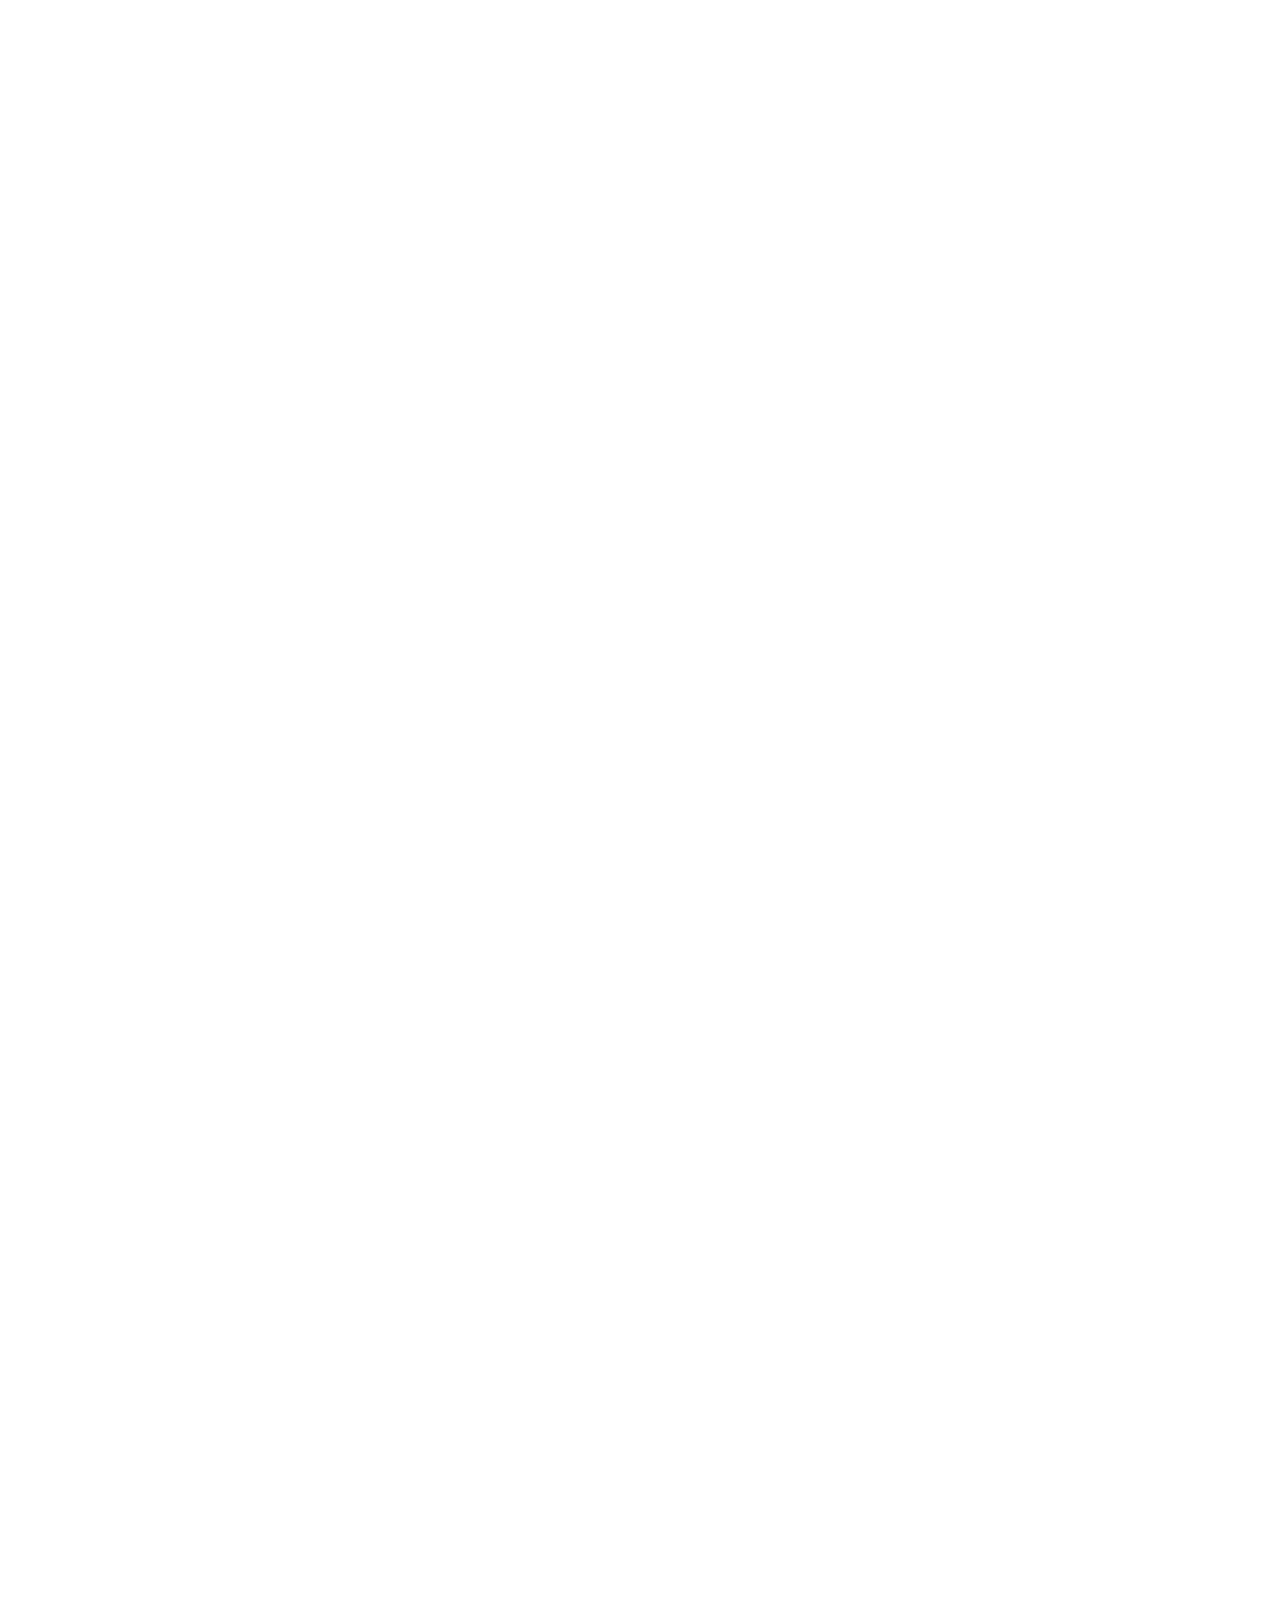
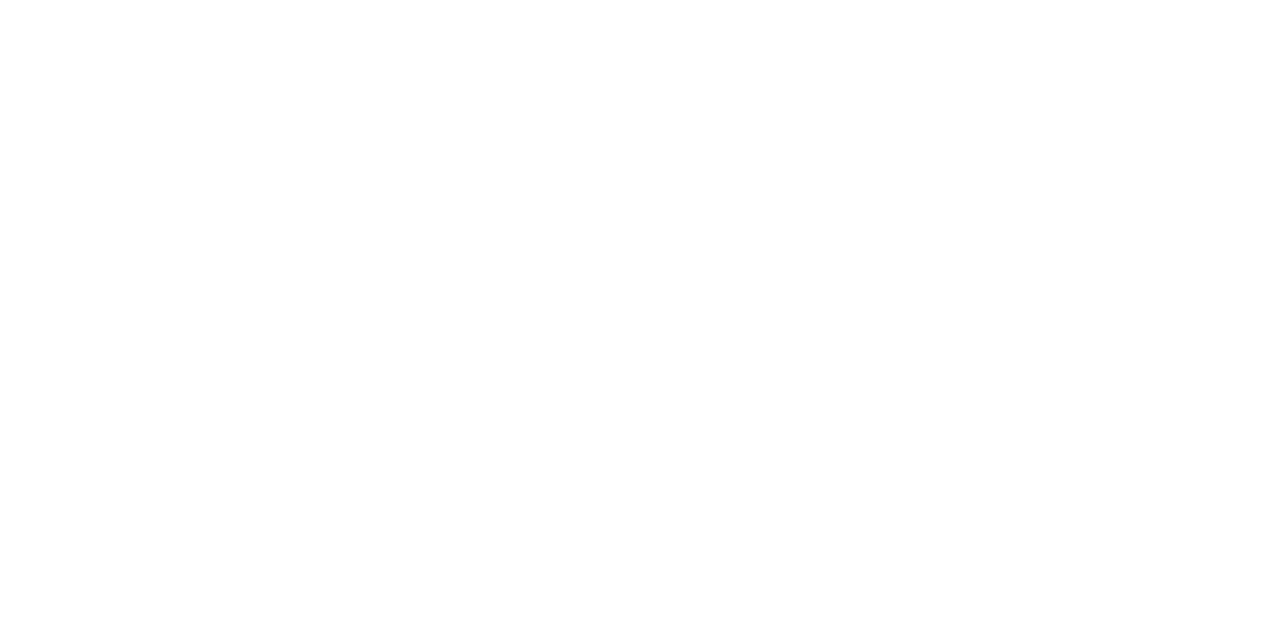
==== commit 646a72c1: "edit" ====
--- a/index.html
+++ b/index.html
@@ -77,7 +77,7 @@
                 <div class="container my-5 py-5">
                     <div class="row align-items-center g-5">
                         <div class="col-lg-6 text-center text-lg-start">
-                            <h1 class="display-3 text-white animated slideInLeft">"आमचं व्यंजन,<br> आपली आवड!"</h1>
+                            <h1 class="display-3 text-white animated slideInLeft">Discover the Distinctive<br>Flavors of "गंधर्व"</h1>
                             <p class="text-white animated slideInLeft mb-4 pb-2">Tempor erat elitr rebum at clita. Diam dolor diam ipsum sit. Aliqu diam amet diam et eos. Clita erat ipsum et lorem et sit, sed stet lorem sit clita duo justo magna dolore erat amet</p>
                             <a href="" class="btn btn-primary py-sm-3 px-sm-5 me-3 animated slideInLeft">Book A Table</a>
                         </div>
@@ -575,6 +575,9 @@
                                           <option value="1">People 1</option>
                                           <option value="2">People 2</option>
                                           <option value="3">People 3</option>
+                                          <option value="3">People 4</option>
+                                          <option value="3">People 5</option>
+                                          <option value="3">People 6</option>
                                         </select>
                                         <label for="select1">No Of People</label>
                                       </div>
@@ -749,17 +752,17 @@
                 <div class="row g-5">
                     <div class="col-lg-3 col-md-6">
                         <h4 class="section-title ff-secondary text-start text-primary fw-normal mb-4">Company</h4>
-                        <a class="btn btn-link" href="">About Us</a>
-                        <a class="btn btn-link" href="">Contact Us</a>
-                        <a class="btn btn-link" href="">Reservation</a>
-                        <a class="btn btn-link" href="">Privacy Policy</a>
-                        <a class="btn btn-link" href="">Terms & Condition</a>
+                        <a class="btn btn-link" href="./index.html">Home</a>
+                        <a class="btn btn-link" href="./contact.html">Contact Us</a>
+                        <a class="btn btn-link" href="./contact.html">Reservation</a>
+                        <!-- <a class="btn btn-link" href="">Privacy Policy</a> -->
+                        <!-- <a class="btn btn-link" href="">Terms & Condition</a> -->
                     </div>
                     <div class="col-lg-3 col-md-6">
                         <h4 class="section-title ff-secondary text-start text-primary fw-normal mb-4">Contact</h4>
-                        <p class="mb-2"><i class="fa fa-map-marker-alt me-3"></i>123 Street, New York, USA</p>
-                        <p class="mb-2"><i class="fa fa-phone-alt me-3"></i>+012 345 67890</p>
-                        <p class="mb-2"><i class="fa fa-envelope me-3"></i>info@example.com</p>
+                        <p class="mb-2"><i class="fa fa-map-marker-alt me-3"></i>Pune</p>
+                        <p class="mb-2"><i class="fa fa-phone-alt me-3"></i>8624063158</p>
+                        <p class="mb-2"><i class="fa fa-envelope me-3"></i>gandharva@gmail.com</p>
                         <div class="d-flex pt-2">
                             <a class="btn btn-outline-light btn-social" href=""><i class="fab fa-twitter"></i></a>
                             <a class="btn btn-outline-light btn-social" href=""><i class="fab fa-facebook-f"></i></a>
@@ -769,10 +772,10 @@
                     </div>
                     <div class="col-lg-3 col-md-6">
                         <h4 class="section-title ff-secondary text-start text-primary fw-normal mb-4">Opening</h4>
-                        <h5 class="text-light fw-normal">Monday - Saturday</h5>
-                        <p>09AM - 09PM</p>
-                        <h5 class="text-light fw-normal">Sunday</h5>
-                        <p>10AM - 08PM</p>
+                        <h5 class="text-light fw-normal">Monday - Sunday</h5>
+                        <p>11AM - 11PM</p>
+                        <!-- <h5 class="text-light fw-normal">Sunday</h5> -->
+                        <!-- <p>10AM - 08PM</p> -->
                     </div>
                     <div class="col-lg-3 col-md-6">
                         <h4 class="section-title ff-secondary text-start text-primary fw-normal mb-4">Newsletter</h4>
@@ -791,7 +794,7 @@
                             &copy; <a class="border-bottom" href="#">Gandhrva</a>, All Right Reserved. 
 							
 							<!--/*** This template is free as long as you keep the footer author’s credit link/attribution link/backlink. If you'd like to use the template without the footer author’s credit link/attribution link/backlink, you can purchase the Credit Removal License from "https://htmlcodex.com/credit-removal". Thank you for your support. ***/-->
-							Designed By <a class="border-bottom" href="https://htmlcodex.com">Payal and Vaishnavi</a>
+							Designed By <a class="border-bottom" href="https://htmlcodex.com">Gandharva Team</a>
                         </div>
                         <div class="col-md-6 text-center text-md-end">
                             <div class="footer-menu">
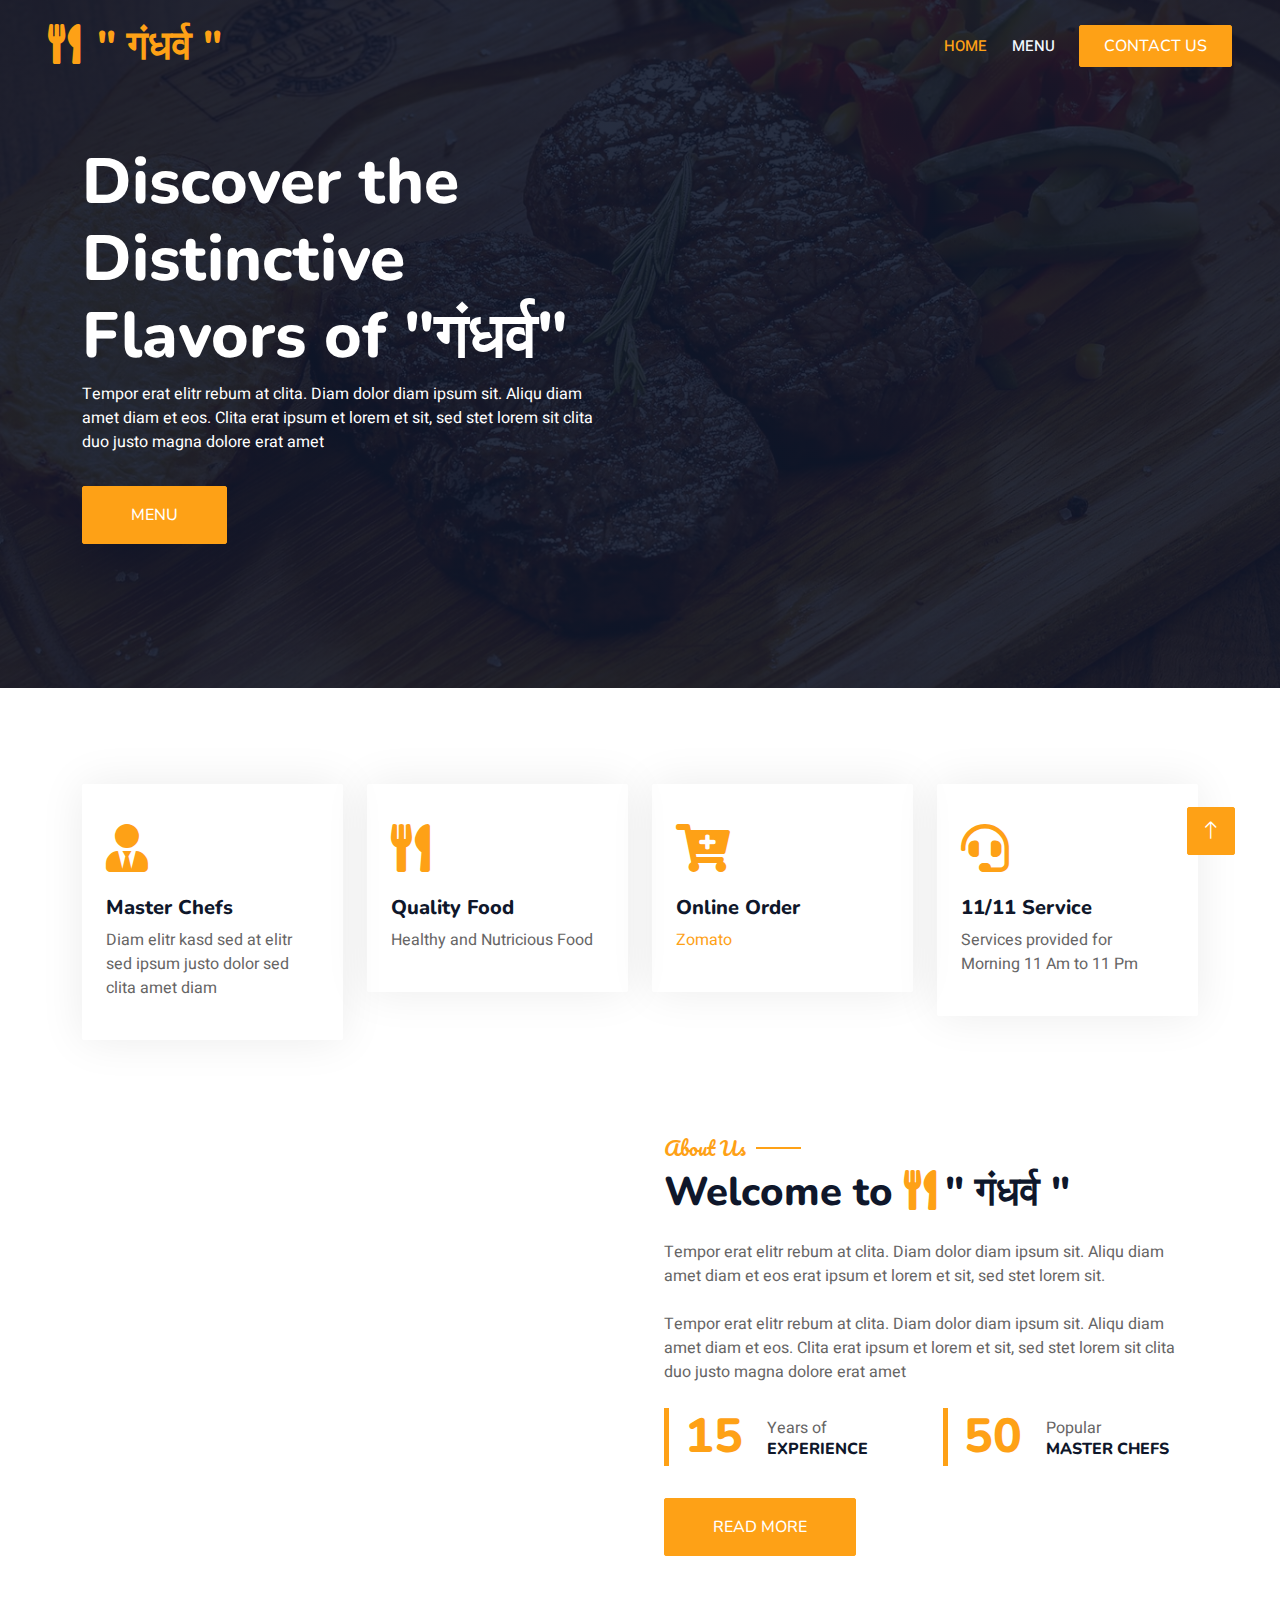
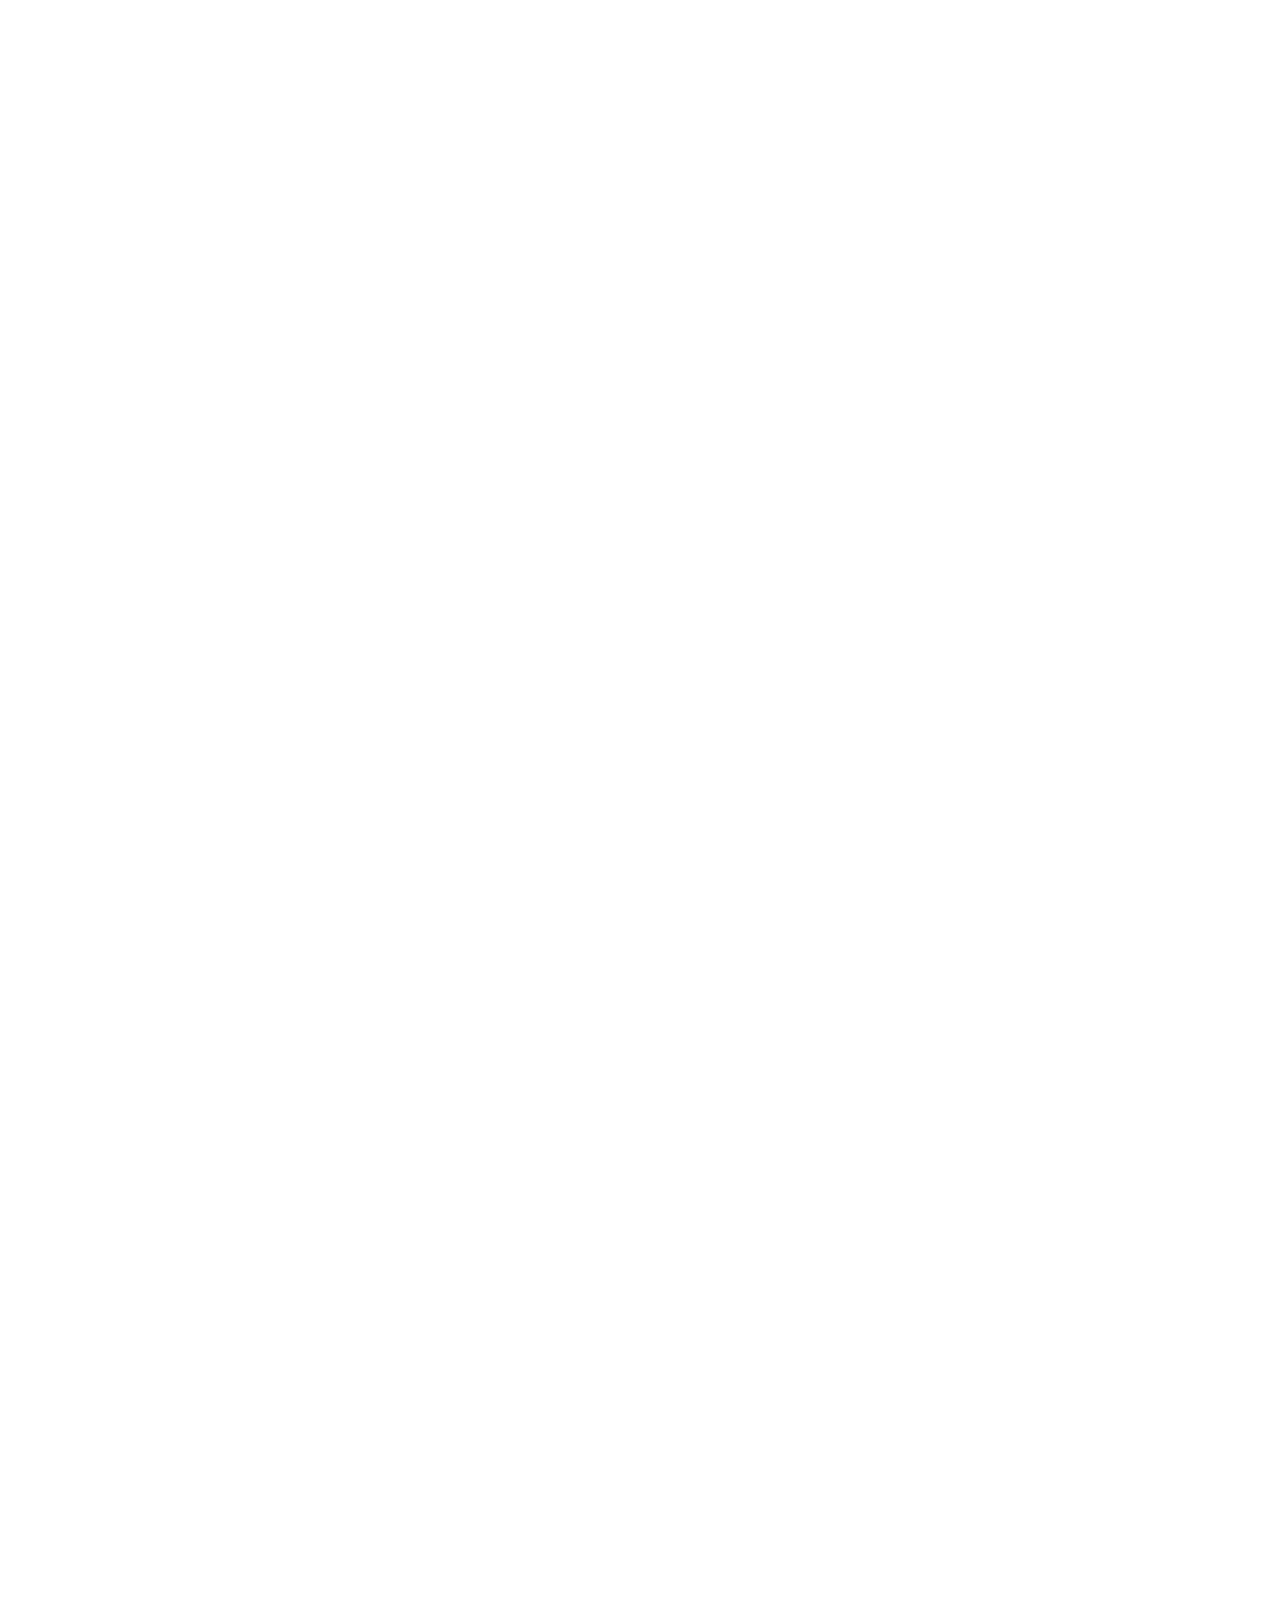
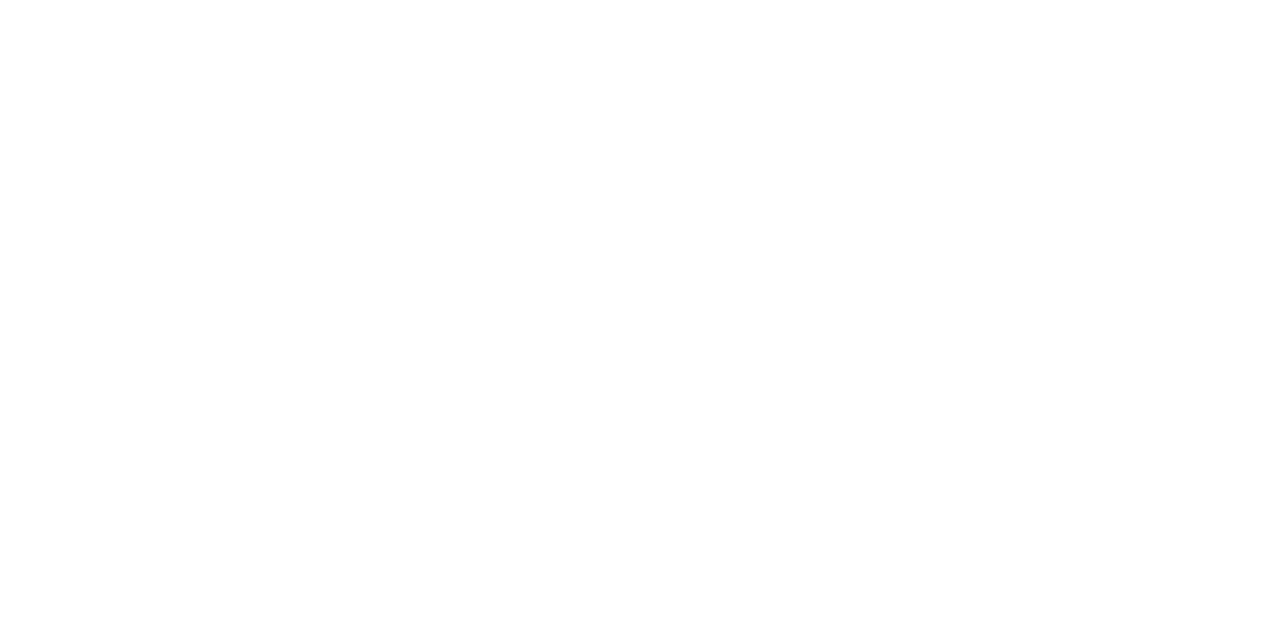
==== commit bdee7908: "small edit" ====
--- a/index.html
+++ b/index.html
@@ -79,7 +79,7 @@
                         <div class="col-lg-6 text-center text-lg-start">
                             <h1 class="display-3 text-white animated slideInLeft">Discover the Distinctive<br>Flavors of "गंधर्व"</h1>
                             <p class="text-white animated slideInLeft mb-4 pb-2">Tempor erat elitr rebum at clita. Diam dolor diam ipsum sit. Aliqu diam amet diam et eos. Clita erat ipsum et lorem et sit, sed stet lorem sit clita duo justo magna dolore erat amet</p>
-                            <a href="" class="btn btn-primary py-sm-3 px-sm-5 me-3 animated slideInLeft">Book A Table</a>
+                            <a href="./menu.html" class="btn btn-primary py-sm-3 px-sm-5 me-3 animated slideInLeft">MENU</a>
                         </div>
                         <div class="col-lg-6 text-center text-lg-end overflow-hidden">
                             <img class="img-fluid" src="images/Mainthaliii.png" alt="">
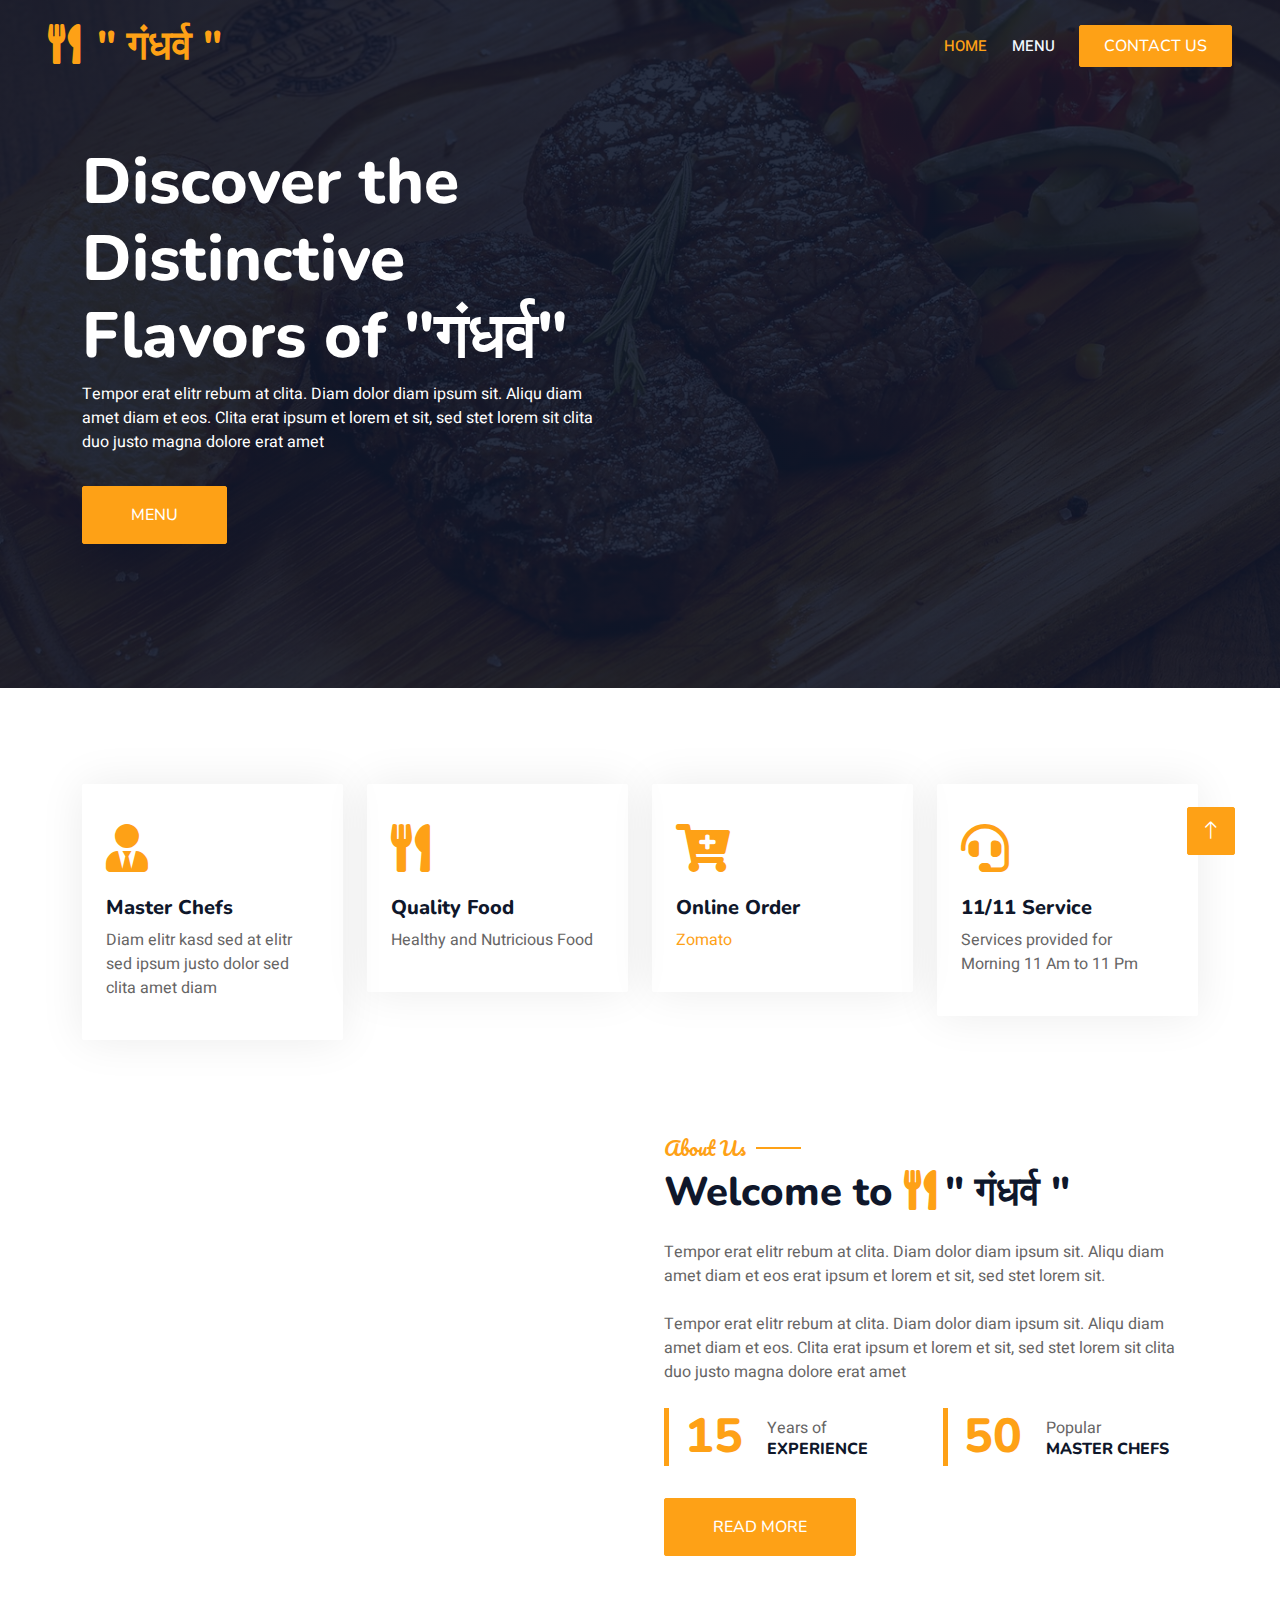
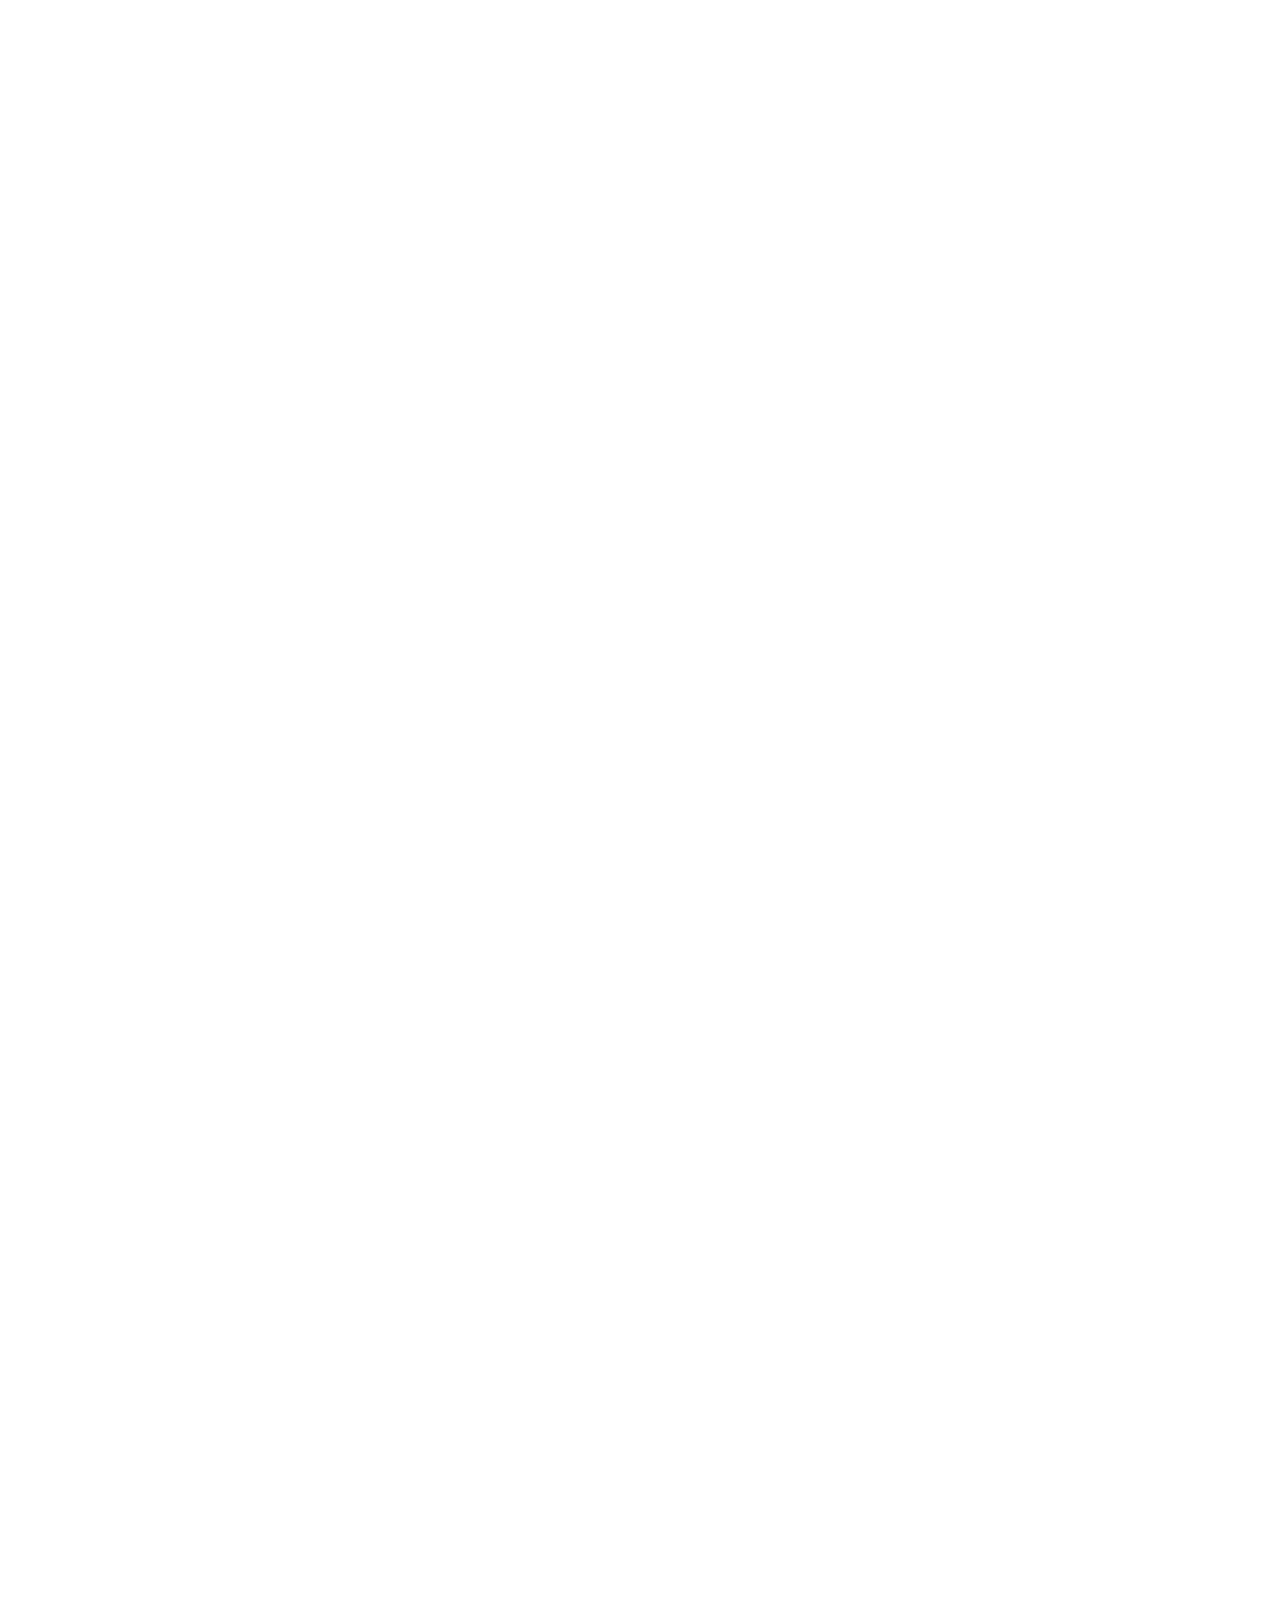
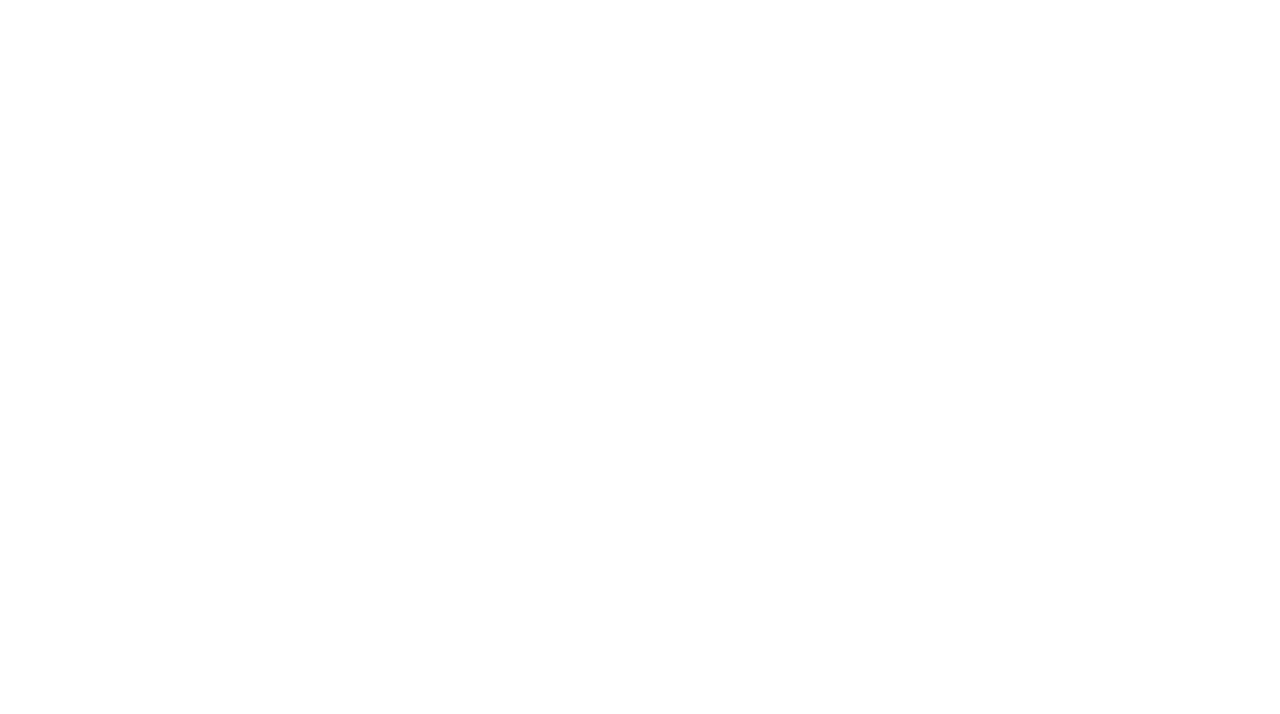
==== commit 841ef140: "Merge pull request #3 from Payal2102/Day8" ====
--- a/index.html
+++ b/index.html
@@ -147,10 +147,10 @@
                                 <img class="img-fluid rounded w-100 wow zoomIn" data-wow-delay="0.1s" src="images/thali1.jpg">
                             </div>
                             <div class="col-6 text-start">
-                                <img class="img-fluid rounded w-75 wow zoomIn" data-wow-delay="0.3s" src="images/thali2.jpg" style="margin-top: 25%;">
+                                <img class="img-fluid rounded w-75 wow zoomIn" data-wow-delay="0.3s" src="images/thali8.jpg" style="margin-top: 25%;">
                             </div>
                             <div class="col-6 text-end">
-                                <img class="img-fluid rounded w-75 wow zoomIn" data-wow-delay="0.5s" src="images/thali3.jpg">
+                                <img class="img-fluid rounded w-75 wow zoomIn" data-wow-delay="0.5s" src="images/thali12.jpg">
                             </div>
                             <div class="col-6 text-end">
                                 <img class="img-fluid rounded w-100 wow zoomIn" data-wow-delay="0.7s" src="images/thali4.jpg">
@@ -238,7 +238,8 @@
                                                 <span>Gajar Halwa</span>
                                                 <span class="text-primary">100Rs</span>
                                             </h5>
-                                            <small class="fst-italic">Make your mood sweet</small>
+                                            <small class="fst-italic">Gajar halwa, also known as carrot halwa,
+                                                is a delightful Indian dessert that boasts a rich, comforting flavor.</small>
                                         </div>
                                     </div>
                                 </div>
@@ -250,7 +251,7 @@
                                                 <span>Misal</span>
                                                 <span class="text-primary">80Rs</span>
                                             </h5>
-                                            <small class="fst-italic">It's special </small>
+                                            <small class="fst-italic">It's a popular breakfast or brunch option in Maharashtra, especially in cities like Pune and Mumbai</small>
                                         </div>
                                     </div>
                                 </div>
@@ -262,7 +263,7 @@
                                                 <span>Pakoda</span>
                                                 <span class="text-primary">60Rs</span>
                                             </h5>
-                                            <small class="fst-italic">Bhajiya</small>
+                                            <small class="fst-italic">Pakoda is a popular Indian snack that's crispy, flavorful, and absolutely delicious.</small>
                                         </div>
                                     </div>
                                 </div>
@@ -271,10 +272,10 @@
                                         <img class="flex-shrink-0 img-fluid rounded" src="images/Breakfast/Paties.jpeg" alt="" style="width: 80px;">
                                         <div class="w-100 d-flex flex-column text-start ps-4">
                                             <h5 class="d-flex justify-content-between border-bottom pb-2">
-                                                <span>Paties</span>
+                                                <span>Patties</span>
                                                 <span class="text-primary">60Rs</span>
                                             </h5>
-                                            <small class="fst-italic">It's best dish</small>
+                                            <small class="fst-italic">Savory, seasoned ground meat or vegetable mixture formed into a flat, round shape and usually cooked by frying or grilling.</small>
                                         </div>
                                     </div>
                                 </div>
@@ -286,7 +287,7 @@
                                                 <span>Pav-Bhaji</span>
                                                 <span class="text-primary">85Rs</span>
                                             </h5>
-                                            <small class="fst-italic">Pav-Bhaji is best to eat</small>
+                                            <small class="fst-italic">Pav bhaji is a flavorful Indian street food dish consisting of a spicy vegetable mash served with buttered bread rolls.</small>
                                         </div>
                                     </div>
                                 </div>
@@ -298,7 +299,7 @@
                                                 <span>Poha</span>
                                                 <span class="text-primary">35Rs</span>
                                             </h5>
-                                            <small class="fst-italic">Poha is the best to eat</small>
+                                            <small class="fst-italic">Poha is a traditional Indian breakfast dish made from flattened rice, often seasoned with spices, vegetables, and sometimes nuts.</small>
                                         </div>
                                     </div>
                                 </div>
@@ -310,7 +311,7 @@
                                                 <span>Samosa</span>
                                                 <span class="text-primary">20Rs</span>
                                             </h5>
-                                            <small class="fst-italic">Samosa is the best to eat</small>
+                                            <small class="fst-italic">A triangular pastry filled with savory spiced potatoes, peas, and sometimes meat, originating from South Asia.</small>
                                         </div>
                                     </div>
                                 </div>
@@ -322,7 +323,7 @@
                                                 <span>Sheera</span>
                                                 <span class="text-primary">50Rs</span>
                                             </h5>
-                                            <small class="fst-italic">Sheera is the best sweet</small>
+                                            <small class="fst-italic">Sheera is a sweet and semolina-based dessert originating from India, often flavored with ghee, sugar, and spices like cardamom.</small>
                                         </div>
                                     </div>
                                 </div>
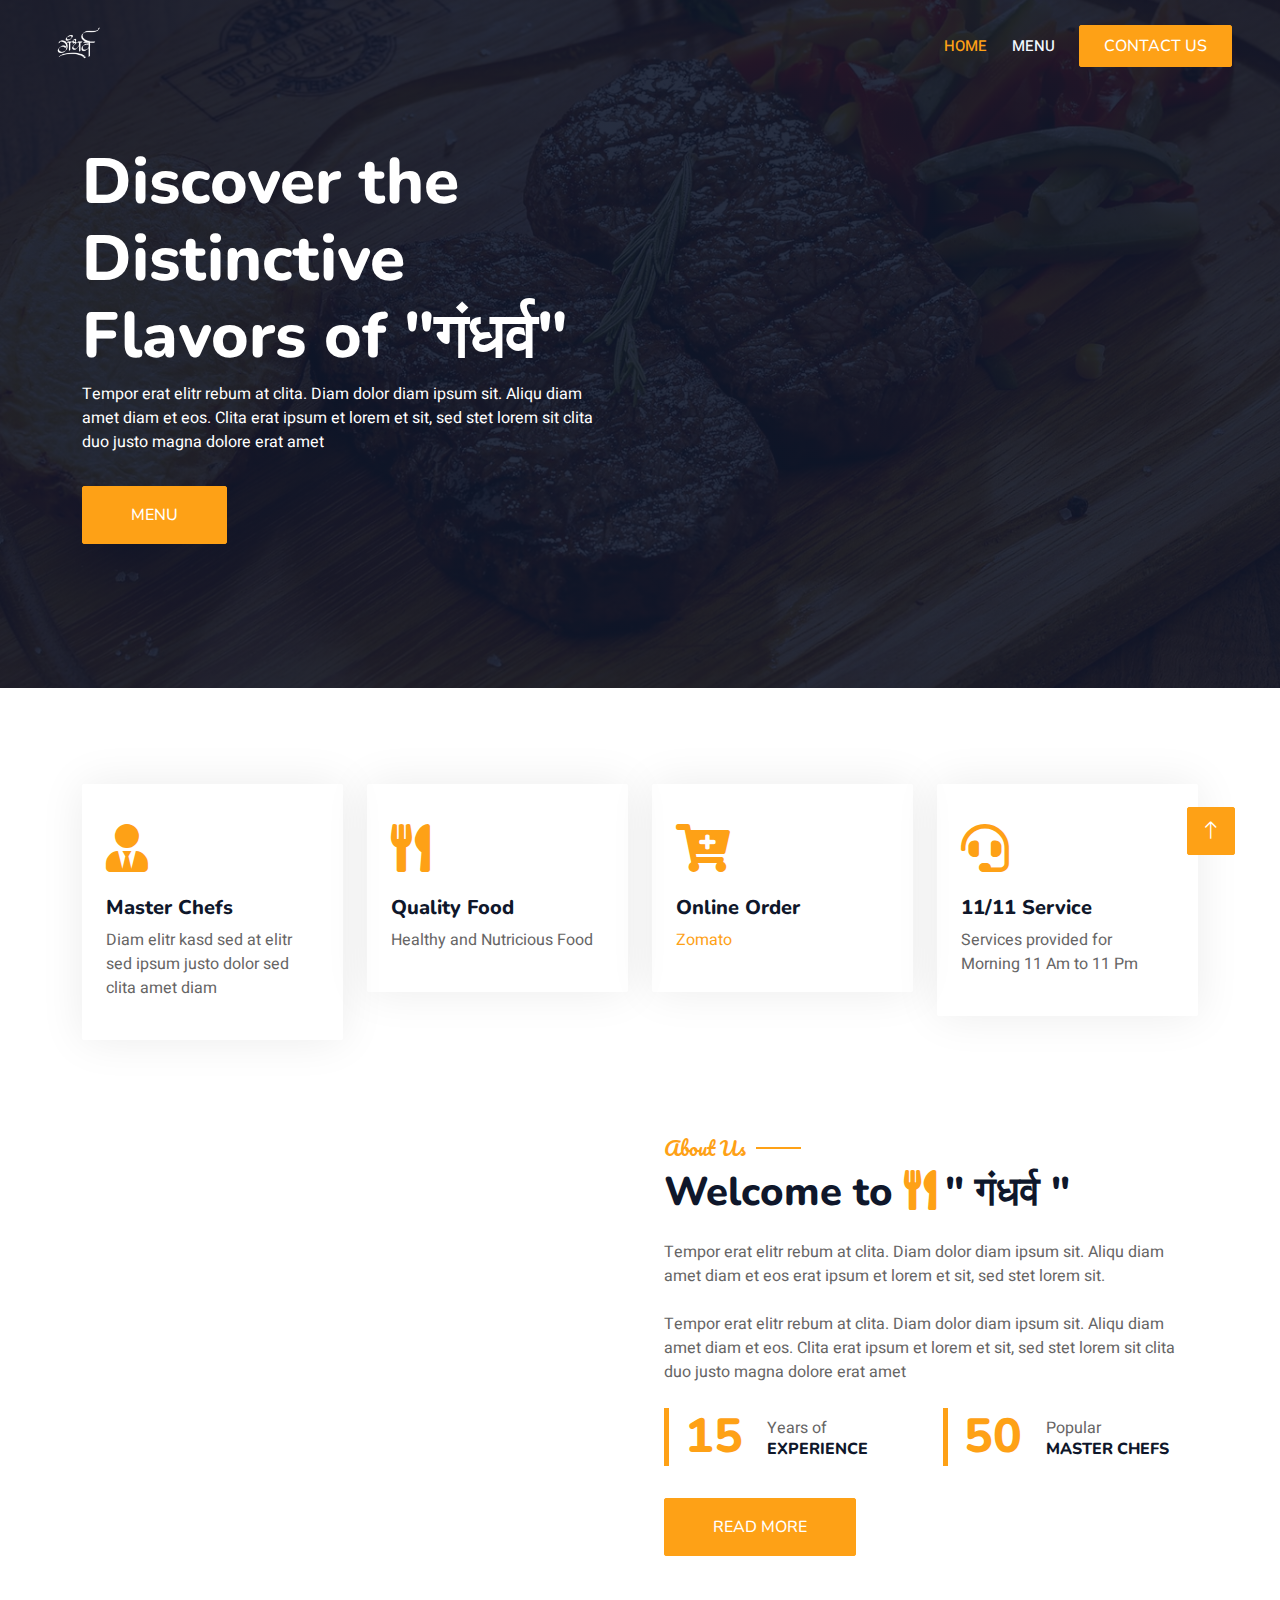
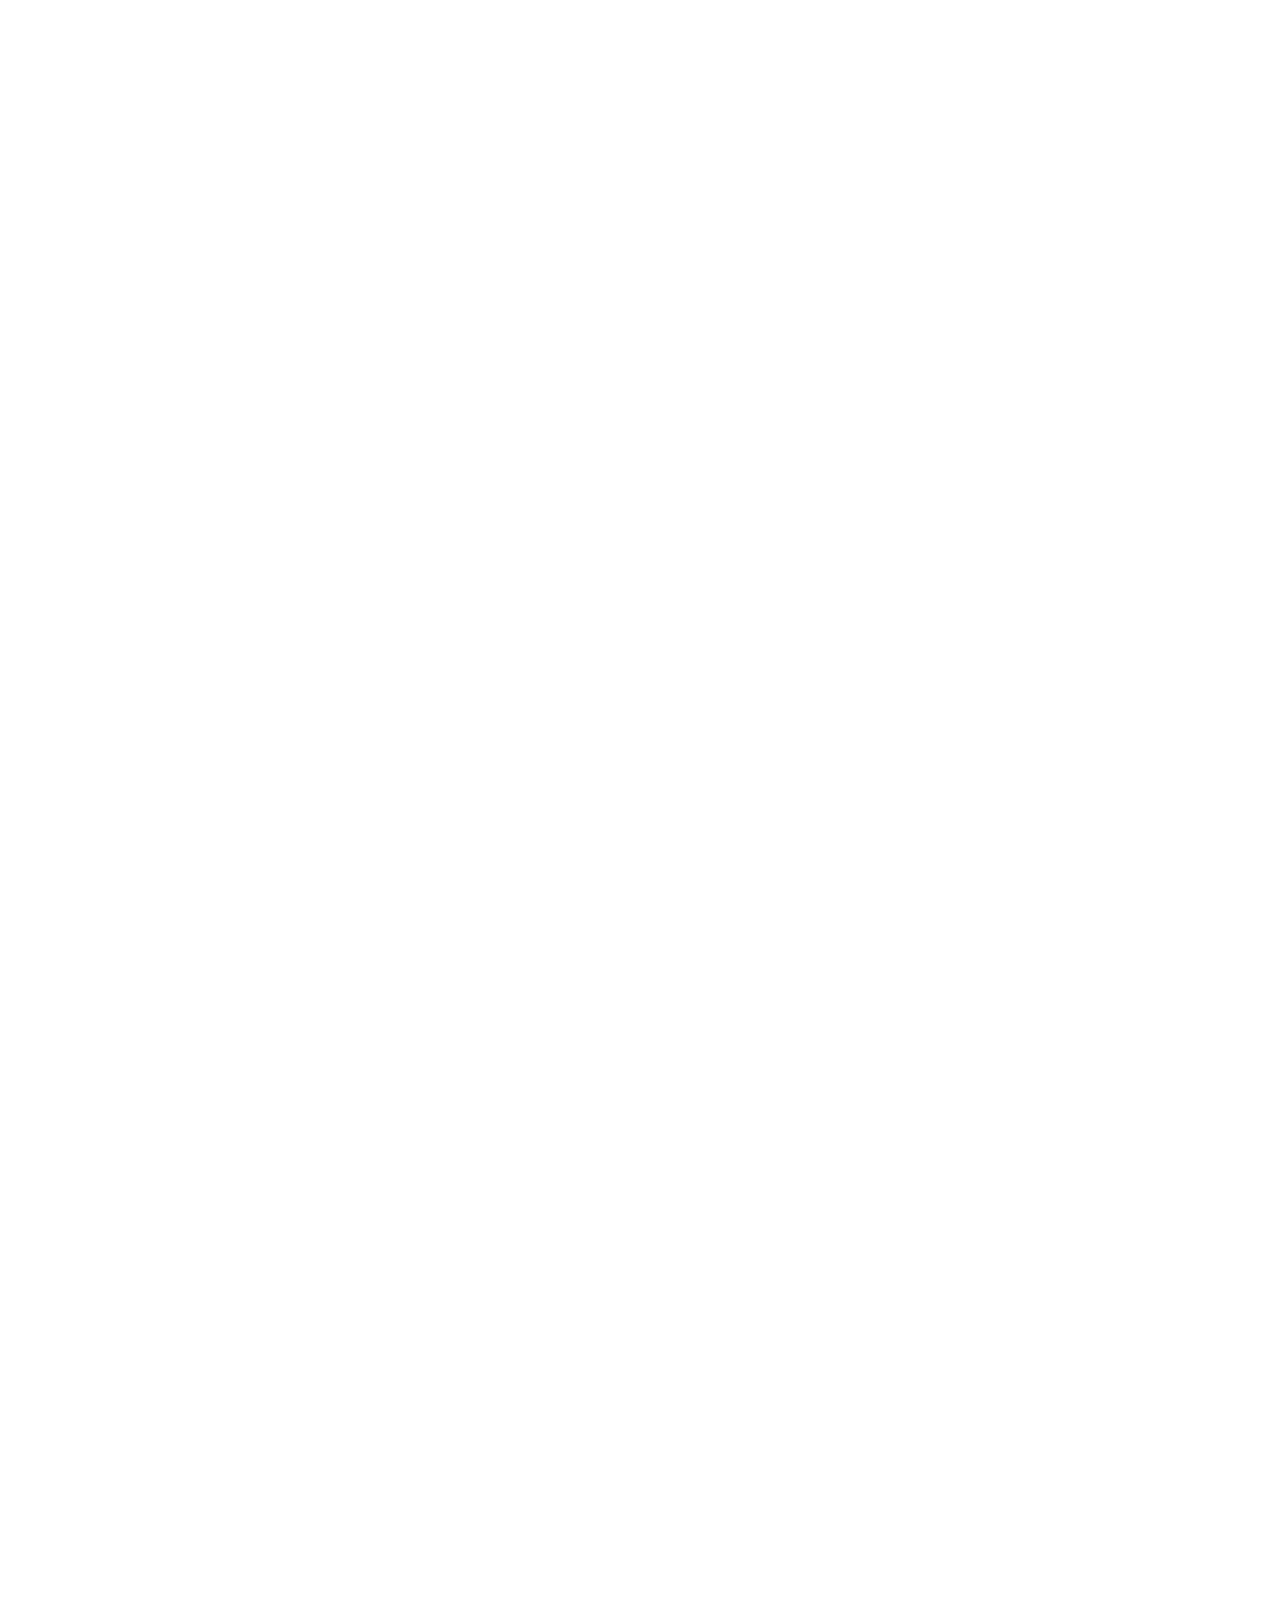
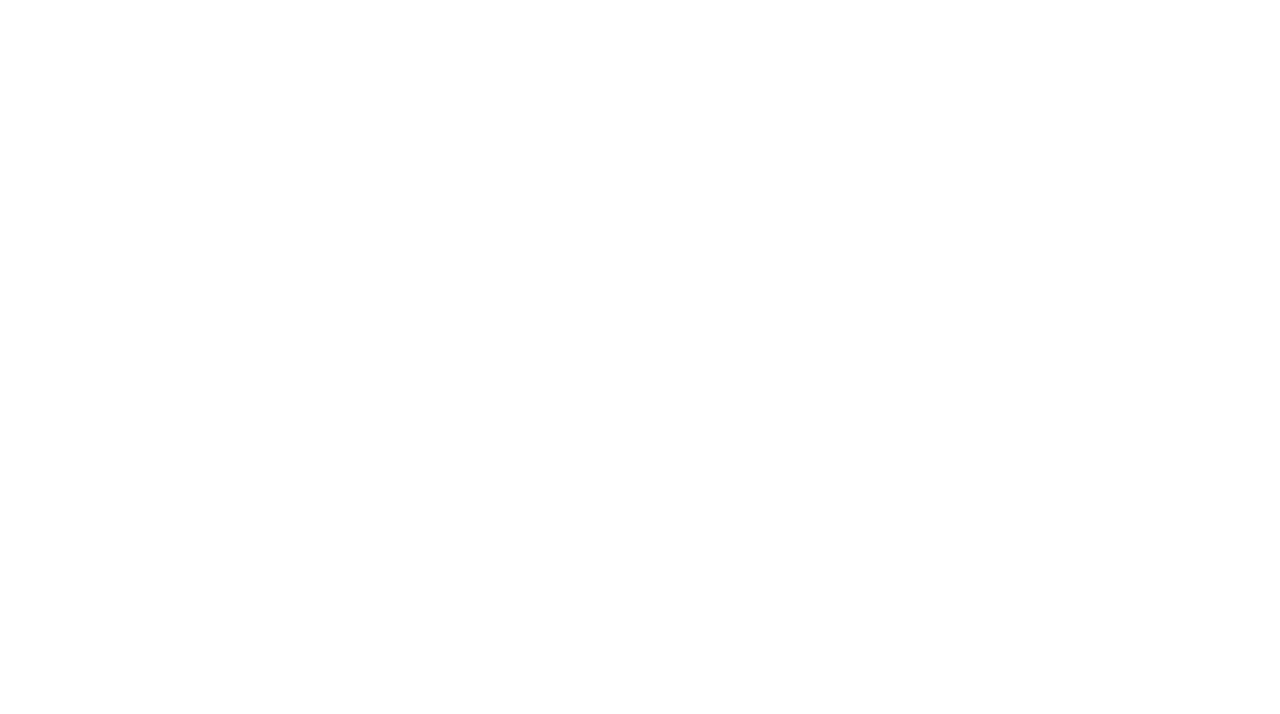
==== commit 24a5bdd2: "insert logo" ====
--- a/index.html
+++ b/index.html
@@ -47,8 +47,8 @@
         <div class="container-xxl position-relative p-0">
             <nav class="navbar navbar-expand-lg navbar-dark bg-dark px-4 px-lg-5 py-3 py-lg-0">
                 <a href="" class="navbar-brand p-0">
-                    <h1 class="text-primary m-0"><i class="fa fa-utensils me-3"></i>" गंधर्व "</h1>
-                    <!-- <img src="img/logo.png" alt="Logo"> -->
+                    <!-- <h1 class="text-primary m-0"><i class="fa fa-utensils me-3"></i>" गंधर्व "</h1> -->
+                    <img src="./images/logo2.png" alt="Logo">
                 </a>
                 <button class="navbar-toggler" type="button" data-bs-toggle="collapse" data-bs-target="#navbarCollapse">
                     <span class="fa fa-bars"></span>
@@ -72,6 +72,7 @@
                     <a href="./contact.html" class="btn btn-primary py-2 px-4">Contact Us </a>
                 </div>
             </nav>
+            
 
             <div class="container-xxl py-5 bg-dark hero-header mb-5">
                 <div class="container my-5 py-5">
@@ -232,7 +233,7 @@
                             <div class="row g-4">
                                 <div class="col-lg-6">
                                     <div class="d-flex align-items-center">
-                                        <img class="flex-shrink-0 img-fluid rounded" src="images/Breakfast/GajarHalwa.jpeg" alt="" style="width: 80px;">
+                                        <img class="flex-shrink-0 img-fluid rounded" src="images/Breakfast/GajarHalwa1.jpg" alt="" style="width: 80px;">
                                         <div class="w-100 d-flex flex-column text-start ps-4">
                                             <h5 class="d-flex justify-content-between border-bottom pb-2">
                                                 <span>Gajar Halwa</span>
@@ -245,7 +246,7 @@
                                 </div>
                                 <div class="col-lg-6">
                                     <div class="d-flex align-items-center">
-                                        <img class="flex-shrink-0 img-fluid rounded" src="images/Breakfast/Misal.jpeg" alt="" style="width: 80px;">
+                                        <img class="flex-shrink-0 img-fluid rounded" src="images/Breakfast/Misal1.jpg" alt="" style="width: 80px;">
                                         <div class="w-100 d-flex flex-column text-start ps-4">
                                             <h5 class="d-flex justify-content-between border-bottom pb-2">
                                                 <span>Misal</span>
@@ -257,7 +258,7 @@
                                 </div>
                                 <div class="col-lg-6">
                                     <div class="d-flex align-items-center">
-                                        <img class="flex-shrink-0 img-fluid rounded" src="images/Breakfast/Pakoda.jpeg" alt="" style="width: 80px;">
+                                        <img class="flex-shrink-0 img-fluid rounded" src="images/Breakfast/Pakoda1.jpg" alt="" style="width: 80px;">
                                         <div class="w-100 d-flex flex-column text-start ps-4">
                                             <h5 class="d-flex justify-content-between border-bottom pb-2">
                                                 <span>Pakoda</span>
@@ -269,7 +270,7 @@
                                 </div>
                                 <div class="col-lg-6">
                                     <div class="d-flex align-items-center">
-                                        <img class="flex-shrink-0 img-fluid rounded" src="images/Breakfast/Paties.jpeg" alt="" style="width: 80px;">
+                                        <img class="flex-shrink-0 img-fluid rounded" src="images/Breakfast/Paties1.jpg" alt="" style="width: 80px;">
                                         <div class="w-100 d-flex flex-column text-start ps-4">
                                             <h5 class="d-flex justify-content-between border-bottom pb-2">
                                                 <span>Patties</span>
@@ -281,7 +282,7 @@
                                 </div>
                                 <div class="col-lg-6">
                                     <div class="d-flex align-items-center">
-                                        <img class="flex-shrink-0 img-fluid rounded" src="images/Breakfast/PavBhaji.jpeg" alt="" style="width: 80px;">
+                                        <img class="flex-shrink-0 img-fluid rounded" src="images/Breakfast/PavBhaji1.jpg" alt="" style="width: 80px;">
                                         <div class="w-100 d-flex flex-column text-start ps-4">
                                             <h5 class="d-flex justify-content-between border-bottom pb-2">
                                                 <span>Pav-Bhaji</span>
@@ -293,7 +294,7 @@
                                 </div>
                                 <div class="col-lg-6">
                                     <div class="d-flex align-items-center">
-                                        <img class="flex-shrink-0 img-fluid rounded" src="images/Breakfast/Poha.jpeg" alt="" style="width: 80px;">
+                                        <img class="flex-shrink-0 img-fluid rounded" src="images/Breakfast/Poha1.jpg" alt="" style="width: 80px;">
                                         <div class="w-100 d-flex flex-column text-start ps-4">
                                             <h5 class="d-flex justify-content-between border-bottom pb-2">
                                                 <span>Poha</span>
@@ -305,7 +306,7 @@
                                 </div>
                                 <div class="col-lg-6">
                                     <div class="d-flex align-items-center">
-                                        <img class="flex-shrink-0 img-fluid rounded" src="images/Breakfast/Samosa.jpeg" alt="" style="width: 80px;">
+                                        <img class="flex-shrink-0 img-fluid rounded" src="images/Breakfast/Samosa1.jpg" alt="" style="width: 80px;">
                                         <div class="w-100 d-flex flex-column text-start ps-4">
                                             <h5 class="d-flex justify-content-between border-bottom pb-2">
                                                 <span>Samosa</span>
@@ -317,7 +318,7 @@
                                 </div>
                                 <div class="col-lg-6">
                                     <div class="d-flex align-items-center">
-                                        <img class="flex-shrink-0 img-fluid rounded" src="images/Breakfast/Sheera.jpeg" alt="" style="width: 80px;">
+                                        <img class="flex-shrink-0 img-fluid rounded" src="images/Breakfast/Sheera1.jpg" alt="" style="width: 80px;">
                                         <div class="w-100 d-flex flex-column text-start ps-4">
                                             <h5 class="d-flex justify-content-between border-bottom pb-2">
                                                 <span>Sheera</span>
@@ -433,94 +434,94 @@
                             <div class="row g-4">
                                 <div class="col-lg-6">
                                     <div class="d-flex align-items-center">
-                                        <img class="flex-shrink-0 img-fluid rounded" src="images/Breakfast/GajarHalwa.jpeg" alt="" style="width: 80px;">
-                                        <div class="w-100 d-flex flex-column text-start ps-4">
-                                            <h5 class="d-flex justify-content-between border-bottom pb-2">
-                                                <span>Gajar Halwa</span>
-                                                <span class="text-primary">$115</span>
-                                            </h5>
-                                            <small class="fst-italic">Ipsum ipsum clita erat amet dolor justo diam</small>
-                                        </div>
-                                    </div>
-                                </div>
-                                <div class="col-lg-6">
-                                    <div class="d-flex align-items-center">
-                                        <img class="flex-shrink-0 img-fluid rounded" src="images/Breakfast/Misal.jpeg" alt="" style="width: 80px;">
-                                        <div class="w-100 d-flex flex-column text-start ps-4">
-                                            <h5 class="d-flex justify-content-between border-bottom pb-2">
-                                                <span>Misal</span>
-                                                <span class="text-primary">$115</span>
-                                            </h5>
-                                            <small class="fst-italic">Ipsum ipsum clita erat amet dolor justo diam</small>
-                                        </div>
-                                    </div>
-                                </div>
-                                <div class="col-lg-6">
-                                    <div class="d-flex align-items-center">
-                                        <img class="flex-shrink-0 img-fluid rounded" src="images/Breakfast/Pakoda.jpeg" alt="" style="width: 80px;">
-                                        <div class="w-100 d-flex flex-column text-start ps-4">
-                                            <h5 class="d-flex justify-content-between border-bottom pb-2">
-                                                <span>Pakoda</span>
-                                                <span class="text-primary">$115</span>
-                                            </h5>
-                                            <small class="fst-italic">Ipsum ipsum clita erat amet dolor justo diam</small>
-                                        </div>
-                                    </div>
-                                </div>
-                                <div class="col-lg-6">
-                                    <div class="d-flex align-items-center">
-                                        <img class="flex-shrink-0 img-fluid rounded" src="images/Breakfast/Paties.jpeg" alt="" style="width: 80px;">
-                                        <div class="w-100 d-flex flex-column text-start ps-4">
-                                            <h5 class="d-flex justify-content-between border-bottom pb-2">
-                                                <span>Paties</span>
-                                                <span class="text-primary">$115</span>
-                                            </h5>
-                                            <small class="fst-italic">Ipsum ipsum clita erat amet dolor justo diam</small>
-                                        </div>
-                                    </div>
-                                </div>
-                                <div class="col-lg-6">
-                                    <div class="d-flex align-items-center">
-                                        <img class="flex-shrink-0 img-fluid rounded" src="images/Breakfast/PavBhaji.jpeg" alt="" style="width: 80px;">
-                                        <div class="w-100 d-flex flex-column text-start ps-4">
-                                            <h5 class="d-flex justify-content-between border-bottom pb-2">
-                                                <span>Pav-Bhaji</span>
-                                                <span class="text-primary">$115</span>
-                                            </h5>
-                                            <small class="fst-italic">Ipsum ipsum clita erat amet dolor justo diam</small>
-                                        </div>
-                                    </div>
-                                </div>
-                                <div class="col-lg-6">
-                                    <div class="d-flex align-items-center">
-                                        <img class="flex-shrink-0 img-fluid rounded" src="images/Breakfast/Poha.jpeg" alt="" style="width: 80px;">
-                                        <div class="w-100 d-flex flex-column text-start ps-4">
-                                            <h5 class="d-flex justify-content-between border-bottom pb-2">
-                                                <span>Poha</span>
-                                                <span class="text-primary">$115</span>
-                                            </h5>
-                                            <small class="fst-italic">Ipsum ipsum clita erat amet dolor justo diam</small>
-                                        </div>
-                                    </div>
-                                </div>
-                                <div class="col-lg-6">
-                                    <div class="d-flex align-items-center">
-                                        <img class="flex-shrink-0 img-fluid rounded" src="images/Breakfast/Samosa.jpeg" alt="" style="width: 80px;">
-                                        <div class="w-100 d-flex flex-column text-start ps-4">
-                                            <h5 class="d-flex justify-content-between border-bottom pb-2">
-                                                <span>Samosa</span>
-                                                <span class="text-primary">$115</span>
-                                            </h5>
-                                            <small class="fst-italic">Ipsum ipsum clita erat amet dolor justo diam</small>
-                                        </div>
-                                    </div>
-                                </div>
-                                <div class="col-lg-6">
-                                    <div class="d-flex align-items-center">
-                                        <img class="flex-shrink-0 img-fluid rounded" src="images/Breakfast/Sheera.jpeg" alt="" style="width: 80px;">
-                                        <div class="w-100 d-flex flex-column text-start ps-4">
-                                            <h5 class="d-flex justify-content-between border-bottom pb-2">
-                                                <span>Sheera</span>
+                                        <img class="flex-shrink-0 img-fluid rounded" src="images/Dinner/Bhindi.jpg" alt="" style="width: 80px;">
+                                        <div class="w-100 d-flex flex-column text-start ps-4">
+                                            <h5 class="d-flex justify-content-between border-bottom pb-2">
+                                                <span>Bhindi</span>
+                                                <span class="text-primary">$115</span>
+                                            </h5>
+                                            <small class="fst-italic">Ipsum ipsum clita erat amet dolor justo diam</small>
+                                        </div>
+                                    </div>
+                                </div>
+                                <div class="col-lg-6">
+                                    <div class="d-flex align-items-center">
+                                        <img class="flex-shrink-0 img-fluid rounded" src="images/Dinner/Brinjal.jpg" alt="" style="width: 80px;">
+                                        <div class="w-100 d-flex flex-column text-start ps-4">
+                                            <h5 class="d-flex justify-content-between border-bottom pb-2">
+                                                <span>Brinjal</span>
+                                                <span class="text-primary">$115</span>
+                                            </h5>
+                                            <small class="fst-italic">Ipsum ipsum clita erat amet dolor justo diam</small>
+                                        </div>
+                                    </div>
+                                </div>
+                                <div class="col-lg-6">
+                                    <div class="d-flex align-items-center">
+                                        <img class="flex-shrink-0 img-fluid rounded" src="images/Dinner/ChikenGravy.jpg" alt="" style="width: 80px;">
+                                        <div class="w-100 d-flex flex-column text-start ps-4">
+                                            <h5 class="d-flex justify-content-between border-bottom pb-2">
+                                                <span>ChikenGravy</span>
+                                                <span class="text-primary">$115</span>
+                                            </h5>
+                                            <small class="fst-italic">Ipsum ipsum clita erat amet dolor justo diam</small>
+                                        </div>
+                                    </div>
+                                </div>
+                                <div class="col-lg-6">
+                                    <div class="d-flex align-items-center">
+                                        <img class="flex-shrink-0 img-fluid rounded" src="images/Dinner/Dal.jpg" alt="" style="width: 80px;">
+                                        <div class="w-100 d-flex flex-column text-start ps-4">
+                                            <h5 class="d-flex justify-content-between border-bottom pb-2">
+                                                <span>Dal</span>
+                                                <span class="text-primary">$115</span>
+                                            </h5>
+                                            <small class="fst-italic">Ipsum ipsum clita erat amet dolor justo diam</small>
+                                        </div>
+                                    </div>
+                                </div>
+                                <div class="col-lg-6">
+                                    <div class="d-flex align-items-center">
+                                        <img class="flex-shrink-0 img-fluid rounded" src="images/Dinner/Flower (1).jpg" alt="" style="width: 80px;">
+                                        <div class="w-100 d-flex flex-column text-start ps-4">
+                                            <h5 class="d-flex justify-content-between border-bottom pb-2">
+                                                <span>Flower</span>
+                                                <span class="text-primary">$115</span>
+                                            </h5>
+                                            <small class="fst-italic">Ipsum ipsum clita erat amet dolor justo diam</small>
+                                        </div>
+                                    </div>
+                                </div>
+                                <div class="col-lg-6">
+                                    <div class="d-flex align-items-center">
+                                        <img class="flex-shrink-0 img-fluid rounded" src="images/Dinner/KajuuSabjii.jpg" alt="" style="width: 80px;">
+                                        <div class="w-100 d-flex flex-column text-start ps-4">
+                                            <h5 class="d-flex justify-content-between border-bottom pb-2">
+                                                <span>KajuuSabjii</span>
+                                                <span class="text-primary">$115</span>
+                                            </h5>
+                                            <small class="fst-italic">Ipsum ipsum clita erat amet dolor justo diam</small>
+                                        </div>
+                                    </div>
+                                </div>
+                                <div class="col-lg-6">
+                                    <div class="d-flex align-items-center">
+                                        <img class="flex-shrink-0 img-fluid rounded" src="images/Dinner/MixVeg.jpg" alt="" style="width: 80px;">
+                                        <div class="w-100 d-flex flex-column text-start ps-4">
+                                            <h5 class="d-flex justify-content-between border-bottom pb-2">
+                                                <span>MixVeg</span>
+                                                <span class="text-primary">$115</span>
+                                            </h5>
+                                            <small class="fst-italic">Ipsum ipsum clita erat amet dolor justo diam</small>
+                                        </div>
+                                    </div>
+                                </div>
+                                <div class="col-lg-6">
+                                    <div class="d-flex align-items-center">
+                                        <img class="flex-shrink-0 img-fluid rounded" src="images/Dinner/potatoNLongBeans.jpg" alt="" style="width: 80px;">
+                                        <div class="w-100 d-flex flex-column text-start ps-4">
+                                            <h5 class="d-flex justify-content-between border-bottom pb-2">
+                                                <span>potatoNLongBeans</span>
                                                 <span class="text-primary">$115</span>
                                             </h5>
                                             <small class="fst-italic">Ipsum ipsum clita erat amet dolor justo diam</small>
--- a/css/style.css
+++ b/css/style.css
@@ -103,10 +103,12 @@
     color: var(--primary) !important;
 }
 
+
 .navbar-dark .navbar-brand img {
     max-height: 60px;
     transition: .5s;
 }
+
 
 .sticky-top.navbar-dark .navbar-brand img {
     max-height: 45px;
@@ -129,7 +131,8 @@
     }
 
     .navbar-dark .navbar-brand img {
-        max-height: 45px;
+        max-height: 50px;
+        width: 80px;
     }
 }
 
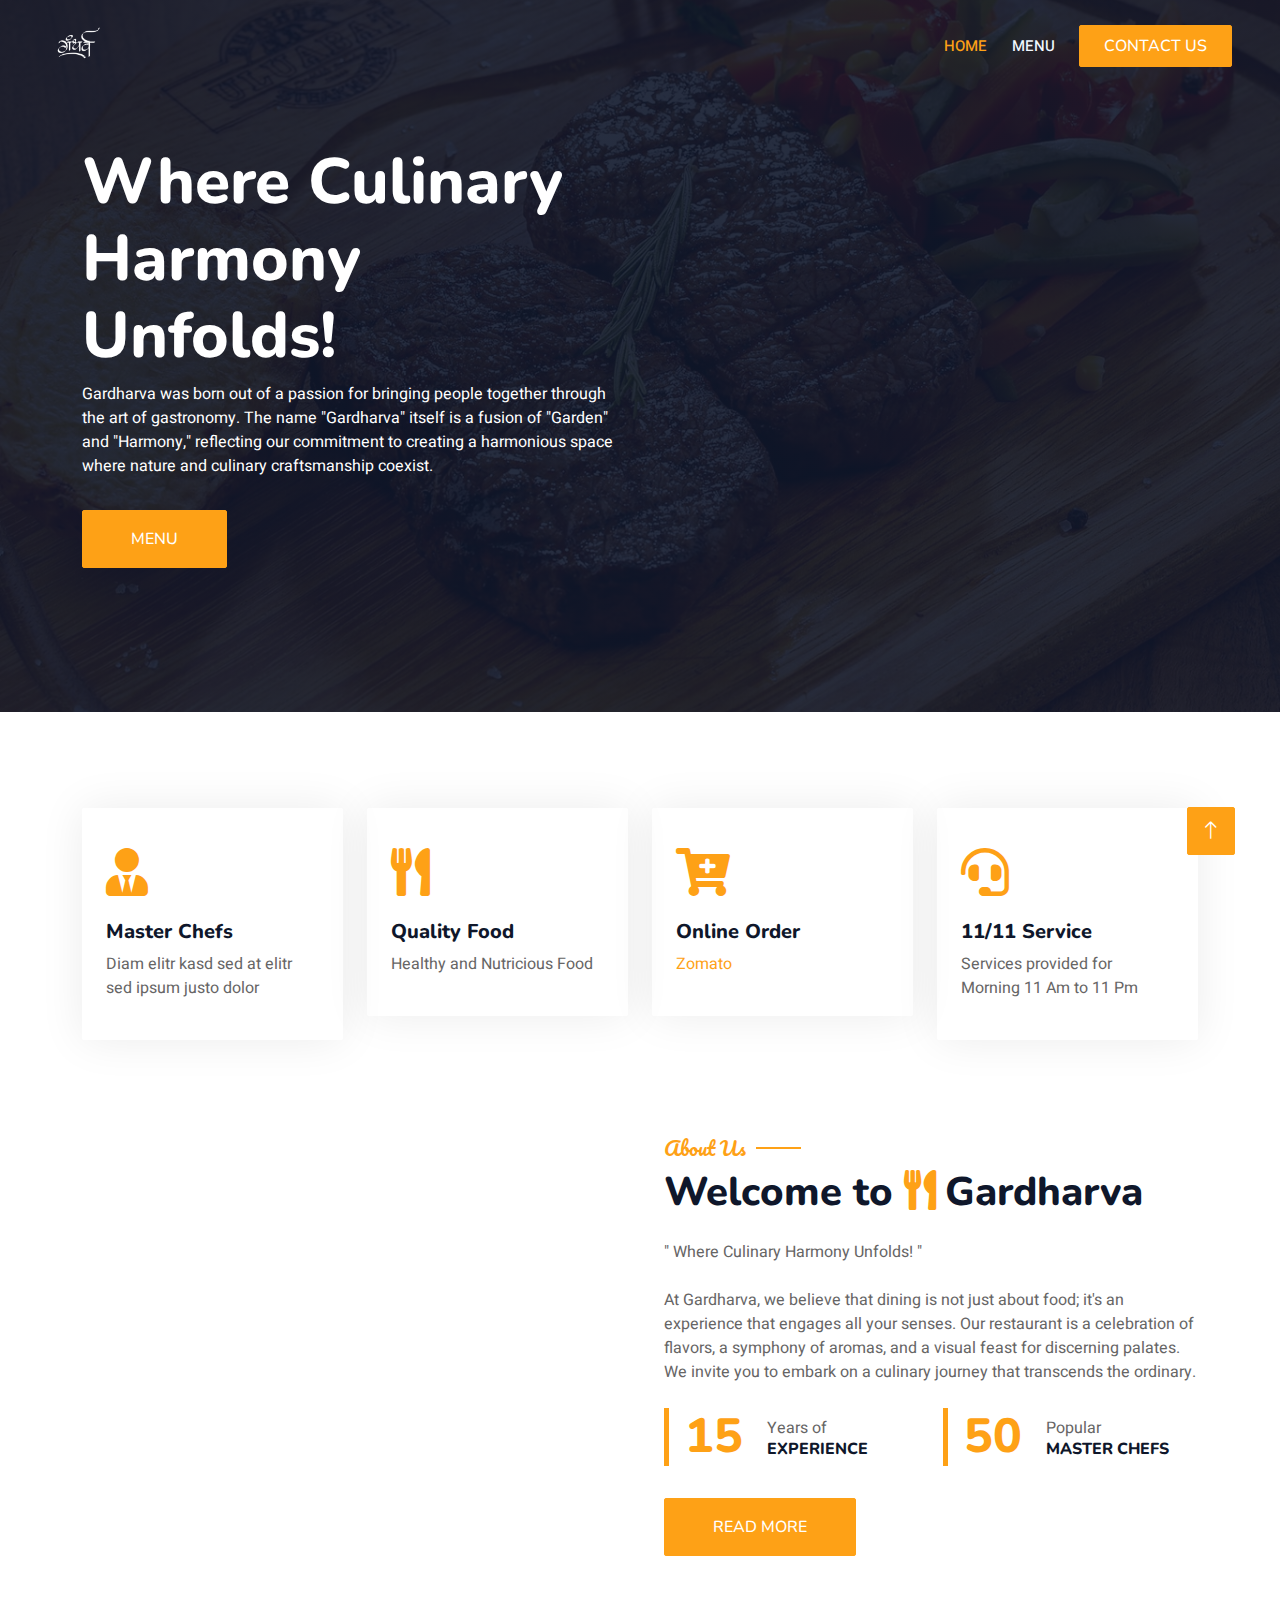
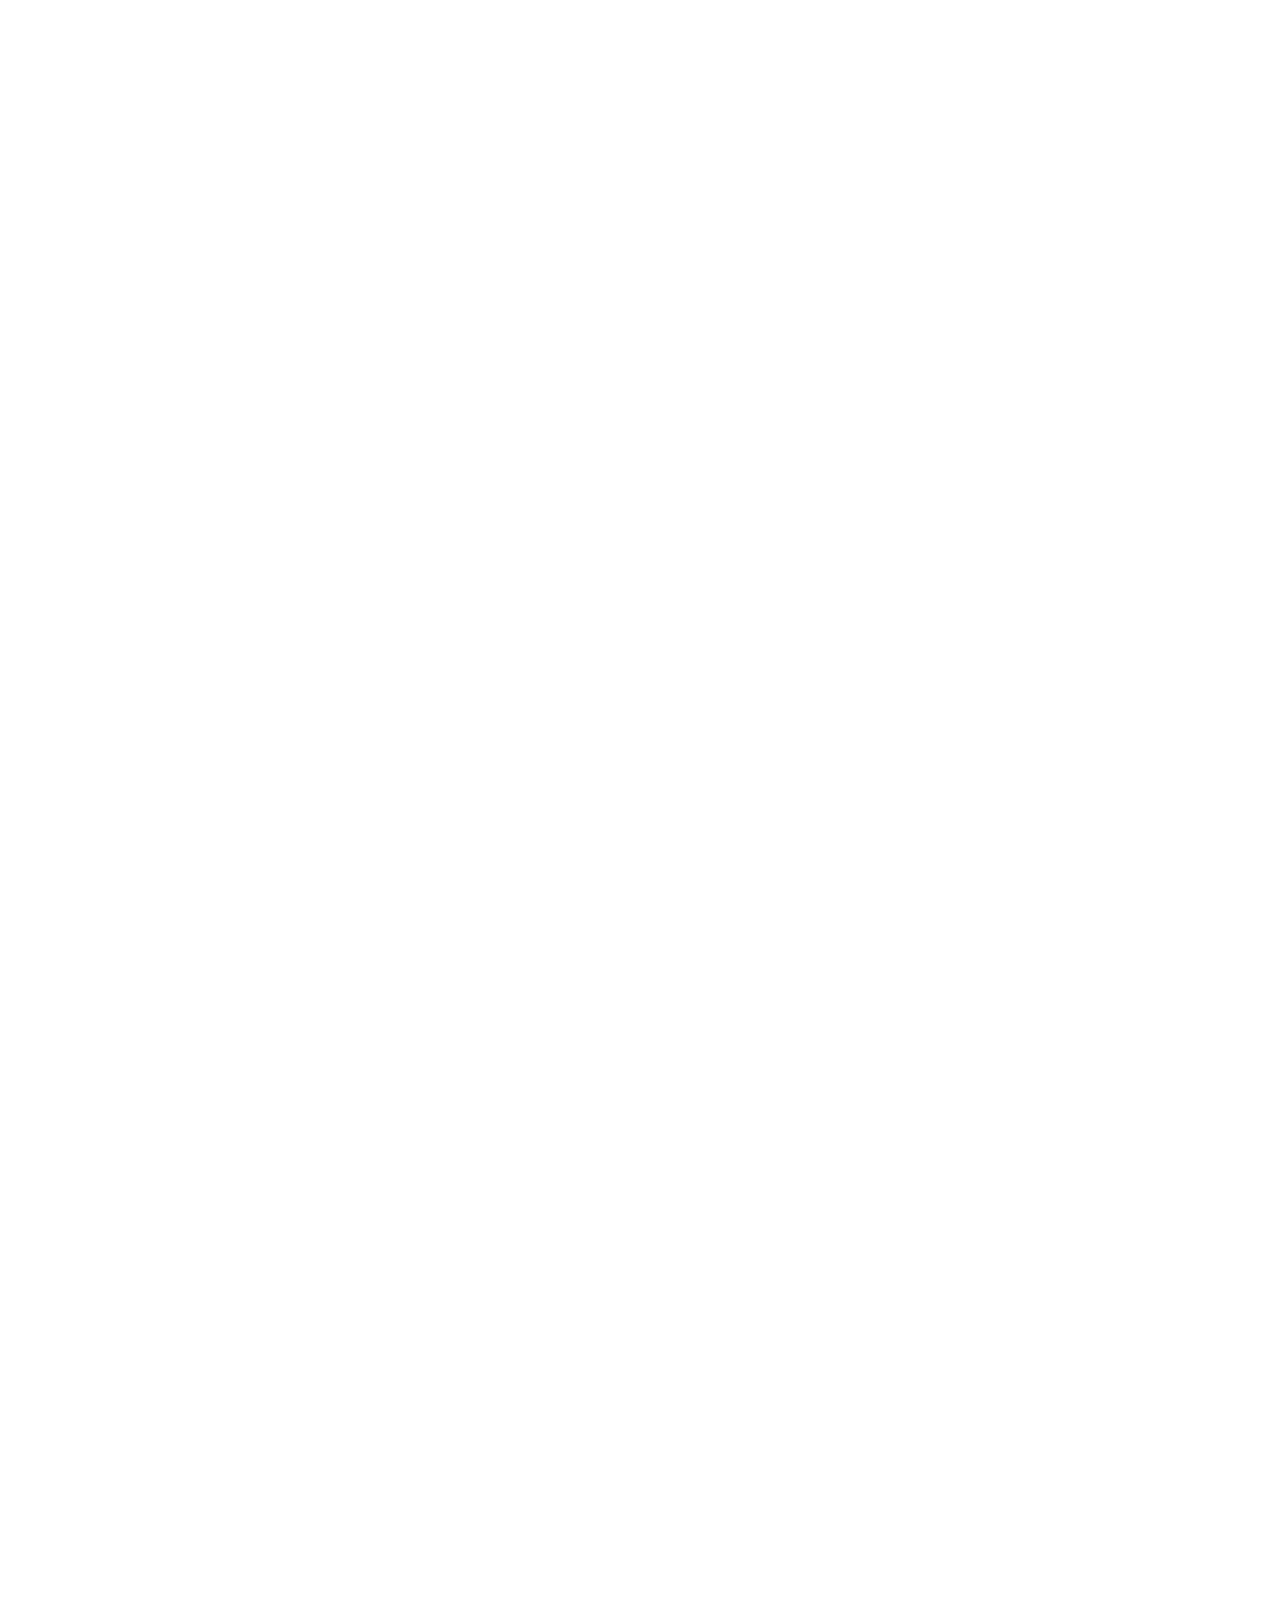
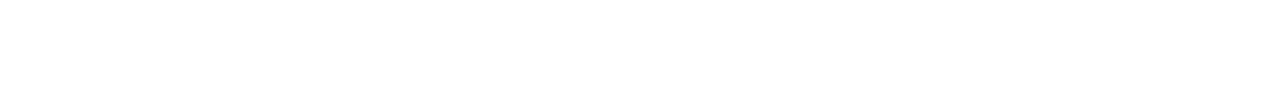
==== commit e93ffdf0: "add js, insert images, create admin login page" ====
--- a/index.html
+++ b/index.html
@@ -30,6 +30,7 @@
 
     <!-- Template Stylesheet -->
     <link href="css/style.css" rel="stylesheet">
+   
 </head>
 
 <body>
@@ -48,7 +49,7 @@
             <nav class="navbar navbar-expand-lg navbar-dark bg-dark px-4 px-lg-5 py-3 py-lg-0">
                 <a href="" class="navbar-brand p-0">
                     <!-- <h1 class="text-primary m-0"><i class="fa fa-utensils me-3"></i>" गंधर्व "</h1> -->
-                    <img src="./images/logo2.png" alt="Logo">
+                    <img class="newimg" src="./images/logo2.png" alt="Logo">
                 </a>
                 <button class="navbar-toggler" type="button" data-bs-toggle="collapse" data-bs-target="#navbarCollapse">
                     <span class="fa fa-bars"></span>
@@ -78,8 +79,8 @@
                 <div class="container my-5 py-5">
                     <div class="row align-items-center g-5">
                         <div class="col-lg-6 text-center text-lg-start">
-                            <h1 class="display-3 text-white animated slideInLeft">Discover the Distinctive<br>Flavors of "गंधर्व"</h1>
-                            <p class="text-white animated slideInLeft mb-4 pb-2">Tempor erat elitr rebum at clita. Diam dolor diam ipsum sit. Aliqu diam amet diam et eos. Clita erat ipsum et lorem et sit, sed stet lorem sit clita duo justo magna dolore erat amet</p>
+                            <h1 class="display-3 text-white animated slideInLeft">Where Culinary<br>Harmony Unfolds!</h1>
+                            <p class="text-white animated slideInLeft mb-4 pb-2">Gardharva was born out of a passion for bringing people together through the art of gastronomy.  The name "Gardharva" itself is a fusion of "Garden" and "Harmony," reflecting our commitment to creating a harmonious space where nature and culinary craftsmanship coexist.</p>
                             <a href="./menu.html" class="btn btn-primary py-sm-3 px-sm-5 me-3 animated slideInLeft">MENU</a>
                         </div>
                         <div class="col-lg-6 text-center text-lg-end overflow-hidden">
@@ -101,7 +102,7 @@
                             <div class="p-4">
                                 <i class="fa fa-3x fa-user-tie text-primary mb-4"></i>
                                 <h5>Master Chefs</h5>
-                                <p>Diam elitr kasd sed at elitr sed ipsum justo dolor sed clita amet diam</p>
+                                <p>Diam elitr kasd sed at elitr sed ipsum justo dolor</p>
                             </div>
                         </div>
                     </div>
@@ -160,9 +161,9 @@
                     </div>
                     <div class="col-lg-6">
                         <h5 class="section-title ff-secondary text-start text-primary fw-normal">About Us</h5>
-                        <h1 class="mb-4">Welcome to <i class="fa fa-utensils text-primary me-2"></i>" गंधर्व "</h1>
-                        <p class="mb-4">Tempor erat elitr rebum at clita. Diam dolor diam ipsum sit. Aliqu diam amet diam et eos erat ipsum et lorem et sit, sed stet lorem sit.</p>
-                        <p class="mb-4">Tempor erat elitr rebum at clita. Diam dolor diam ipsum sit. Aliqu diam amet diam et eos. Clita erat ipsum et lorem et sit, sed stet lorem sit clita duo justo magna dolore erat amet</p>
+                        <h1 class="mb-4">Welcome to  <i class="fa fa-utensils text-primary me-2"></i>Gardharva</h1>
+                        <p class="mb-4"> " Where Culinary Harmony Unfolds! "</p>
+                        <p class="mb-4">At Gardharva, we believe that dining is not just about food; it's an experience that engages all your senses. Our restaurant is a celebration of flavors, a symphony of aromas, and a visual feast for discerning palates. We invite you to embark on a culinary journey that transcends the ordinary.</p>
                         <div class="row g-4 mb-4">
                             <div class="col-sm-6">
                                 <div class="d-flex align-items-center border-start border-5 border-primary px-3">
@@ -334,10 +335,10 @@
                             <div class="row g-4">
                                 <div class="col-lg-6">
                                     <div class="d-flex align-items-center">
-                                        <img class="flex-shrink-0 img-fluid rounded" src="images/Breakfast/GajarHalwa.jpeg" alt="" style="width: 80px;">
-                                        <div class="w-100 d-flex flex-column text-start ps-4">
-                                            <h5 class="d-flex justify-content-between border-bottom pb-2">
-                                                <span>Gajar Halwa</span>
+                                        <img class="flex-shrink-0 img-fluid rounded" src="images/Lunch/Dahi Dal.jpg" alt="" style="width: 80px;">
+                                        <div class="w-100 d-flex flex-column text-start ps-4">
+                                            <h5 class="d-flex justify-content-between border-bottom pb-2">
+                                                <span>Dahi Dal</span>
                                                 <span class="text-primary">85Rs</span>
                                             </h5>
                                             <small class="fst-italic">Ipsum ipsum clita erat amet dolor justo diam</small>
@@ -346,83 +347,83 @@
                                 </div>
                                 <div class="col-lg-6">
                                     <div class="d-flex align-items-center">
-                                        <img class="flex-shrink-0 img-fluid rounded" src="images/Breakfast/Misal.jpeg" alt="" style="width: 80px;">
-                                        <div class="w-100 d-flex flex-column text-start ps-4">
-                                            <h5 class="d-flex justify-content-between border-bottom pb-2">
-                                                <span>Misal</span>
-                                                <span class="text-primary">$115</span>
-                                            </h5>
-                                            <small class="fst-italic">Ipsum ipsum clita erat amet dolor justo diam</small>
-                                        </div>
-                                    </div>
-                                </div>
-                                <div class="col-lg-6">
-                                    <div class="d-flex align-items-center">
-                                        <img class="flex-shrink-0 img-fluid rounded" src="images/Breakfast/Pakoda.jpeg" alt="" style="width: 80px;">
-                                        <div class="w-100 d-flex flex-column text-start ps-4">
-                                            <h5 class="d-flex justify-content-between border-bottom pb-2">
-                                                <span>Pakoda</span>
-                                                <span class="text-primary">$115</span>
-                                            </h5>
-                                            <small class="fst-italic">Ipsum ipsum clita erat amet dolor justo diam</small>
-                                        </div>
-                                    </div>
-                                </div>
-                                <div class="col-lg-6">
-                                    <div class="d-flex align-items-center">
-                                        <img class="flex-shrink-0 img-fluid rounded" src="images/Breakfast/Paties.jpeg" alt="" style="width: 80px;">
-                                        <div class="w-100 d-flex flex-column text-start ps-4">
-                                            <h5 class="d-flex justify-content-between border-bottom pb-2">
-                                                <span>Paties</span>
-                                                <span class="text-primary">$115</span>
-                                            </h5>
-                                            <small class="fst-italic">Ipsum ipsum clita erat amet dolor justo diam</small>
-                                        </div>
-                                    </div>
-                                </div>
-                                <div class="col-lg-6">
-                                    <div class="d-flex align-items-center">
-                                        <img class="flex-shrink-0 img-fluid rounded" src="images/Breakfast/PavBhaji.jpeg" alt="" style="width: 80px;">
-                                        <div class="w-100 d-flex flex-column text-start ps-4">
-                                            <h5 class="d-flex justify-content-between border-bottom pb-2">
-                                                <span>Pav-Bhaji</span>
-                                                <span class="text-primary">$115</span>
-                                            </h5>
-                                            <small class="fst-italic">Ipsum ipsum clita erat amet dolor justo diam</small>
-                                        </div>
-                                    </div>
-                                </div>
-                                <div class="col-lg-6">
-                                    <div class="d-flex align-items-center">
-                                        <img class="flex-shrink-0 img-fluid rounded" src="images/Breakfast/Poha.jpeg" alt="" style="width: 80px;">
-                                        <div class="w-100 d-flex flex-column text-start ps-4">
-                                            <h5 class="d-flex justify-content-between border-bottom pb-2">
-                                                <span>Poha</span>
-                                                <span class="text-primary">$115</span>
-                                            </h5>
-                                            <small class="fst-italic">Ipsum ipsum clita erat amet dolor justo diam</small>
-                                        </div>
-                                    </div>
-                                </div>
-                                <div class="col-lg-6">
-                                    <div class="d-flex align-items-center">
-                                        <img class="flex-shrink-0 img-fluid rounded" src="images/Breakfast/Samosa.jpeg" alt="" style="width: 80px;">
-                                        <div class="w-100 d-flex flex-column text-start ps-4">
-                                            <h5 class="d-flex justify-content-between border-bottom pb-2">
-                                                <span>Samosa</span>
-                                                <span class="text-primary">$115</span>
-                                            </h5>
-                                            <small class="fst-italic">Ipsum ipsum clita erat amet dolor justo diam</small>
-                                        </div>
-                                    </div>
-                                </div>
-                                <div class="col-lg-6">
-                                    <div class="d-flex align-items-center">
-                                        <img class="flex-shrink-0 img-fluid rounded" src="images/Breakfast/Sheera.jpeg" alt="" style="width: 80px;">
-                                        <div class="w-100 d-flex flex-column text-start ps-4">
-                                            <h5 class="d-flex justify-content-between border-bottom pb-2">
-                                                <span>Sheera</span>
-                                                <span class="text-primary">$115</span>
+                                        <img class="flex-shrink-0 img-fluid rounded" src="images/Lunch/Dal Makhani.jpg" alt="" style="width: 80px;">
+                                        <div class="w-100 d-flex flex-column text-start ps-4">
+                                            <h5 class="d-flex justify-content-between border-bottom pb-2">
+                                                <span>Dal Makhani</span>
+                                                <span class="text-primary">75 Rs</span>
+                                            </h5>
+                                            <small class="fst-italic">Ipsum ipsum clita erat amet dolor justo diam</small>
+                                        </div>
+                                    </div>
+                                </div>
+                                <div class="col-lg-6">
+                                    <div class="d-flex align-items-center">
+                                        <img class="flex-shrink-0 img-fluid rounded" src="images/Lunch/Green Paneer.jpg" alt="" style="width: 80px;">
+                                        <div class="w-100 d-flex flex-column text-start ps-4">
+                                            <h5 class="d-flex justify-content-between border-bottom pb-2">
+                                                <span>Green Paneer</span>
+                                                <span class="text-primary">80 Rs</span>
+                                            </h5>
+                                            <small class="fst-italic">Ipsum ipsum clita erat amet dolor justo diam</small>
+                                        </div>
+                                    </div>
+                                </div>
+                                <div class="col-lg-6">
+                                    <div class="d-flex align-items-center">
+                                        <img class="flex-shrink-0 img-fluid rounded" src="images/Lunch/Matki Bhaji.jpg" alt="" style="width: 80px;">
+                                        <div class="w-100 d-flex flex-column text-start ps-4">
+                                            <h5 class="d-flex justify-content-between border-bottom pb-2">
+                                                <span>Matki</span>
+                                                <span class="text-primary">60 Rs</span>
+                                            </h5>
+                                            <small class="fst-italic">Ipsum ipsum clita erat amet dolor justo diam</small>
+                                        </div>
+                                    </div>
+                                </div>
+                                <div class="col-lg-6">
+                                    <div class="d-flex align-items-center">
+                                        <img class="flex-shrink-0 img-fluid rounded" src="images/Lunch/Shev Bhaji.jpg" alt="" style="width: 80px;">
+                                        <div class="w-100 d-flex flex-column text-start ps-4">
+                                            <h5 class="d-flex justify-content-between border-bottom pb-2">
+                                                <span>Shev Bhaji</span>
+                                                <span class="text-primary">100 Rs</span>
+                                            </h5>
+                                            <small class="fst-italic">Ipsum ipsum clita erat amet dolor justo diam</small>
+                                        </div>
+                                    </div>
+                                </div>
+                                <div class="col-lg-6">
+                                    <div class="d-flex align-items-center">
+                                        <img class="flex-shrink-0 img-fluid rounded" src="images/Lunch/Special mix veg.jpg" alt="" style="width: 80px;">
+                                        <div class="w-100 d-flex flex-column text-start ps-4">
+                                            <h5 class="d-flex justify-content-between border-bottom pb-2">
+                                                <span>Special Mix Veg</span>
+                                                <span class="text-primary">90 Rs</span>
+                                            </h5>
+                                            <small class="fst-italic">Ipsum ipsum clita erat amet dolor justo diam</small>
+                                        </div>
+                                    </div>
+                                </div>
+                                <div class="col-lg-6">
+                                    <div class="d-flex align-items-center">
+                                        <img class="flex-shrink-0 img-fluid rounded" src="images/Lunch/Special Paneer.jpg" alt="" style="width: 80px;">
+                                        <div class="w-100 d-flex flex-column text-start ps-4">
+                                            <h5 class="d-flex justify-content-between border-bottom pb-2">
+                                                <span>Special Paneer</span>
+                                                <span class="text-primary">120 Rs</span>
+                                            </h5>
+                                            <small class="fst-italic">Ipsum ipsum clita erat amet dolor justo diam</small>
+                                        </div>
+                                    </div>
+                                </div>
+                                <div class="col-lg-6">
+                                    <div class="d-flex align-items-center">
+                                        <img class="flex-shrink-0 img-fluid rounded" src="images/Lunch/Special Sabji.jpg" alt="" style="width: 80px;">
+                                        <div class="w-100 d-flex flex-column text-start ps-4">
+                                            <h5 class="d-flex justify-content-between border-bottom pb-2">
+                                                <span>Special Sabji</span>
+                                                <span class="text-primary">80 Rs</span>
                                             </h5>
                                             <small class="fst-italic">Ipsum ipsum clita erat amet dolor justo diam</small>
                                         </div>
@@ -438,7 +439,7 @@
                                         <div class="w-100 d-flex flex-column text-start ps-4">
                                             <h5 class="d-flex justify-content-between border-bottom pb-2">
                                                 <span>Bhindi</span>
-                                                <span class="text-primary">$115</span>
+                                                <span class="text-primary">60 Rs</span>
                                             </h5>
                                             <small class="fst-italic">Ipsum ipsum clita erat amet dolor justo diam</small>
                                         </div>
@@ -450,7 +451,7 @@
                                         <div class="w-100 d-flex flex-column text-start ps-4">
                                             <h5 class="d-flex justify-content-between border-bottom pb-2">
                                                 <span>Brinjal</span>
-                                                <span class="text-primary">$115</span>
+                                                <span class="text-primary">70 Rs</span>
                                             </h5>
                                             <small class="fst-italic">Ipsum ipsum clita erat amet dolor justo diam</small>
                                         </div>
@@ -462,7 +463,7 @@
                                         <div class="w-100 d-flex flex-column text-start ps-4">
                                             <h5 class="d-flex justify-content-between border-bottom pb-2">
                                                 <span>ChikenGravy</span>
-                                                <span class="text-primary">$115</span>
+                                                <span class="text-primary">80 Rs</span>
                                             </h5>
                                             <small class="fst-italic">Ipsum ipsum clita erat amet dolor justo diam</small>
                                         </div>
@@ -474,7 +475,7 @@
                                         <div class="w-100 d-flex flex-column text-start ps-4">
                                             <h5 class="d-flex justify-content-between border-bottom pb-2">
                                                 <span>Dal</span>
-                                                <span class="text-primary">$115</span>
+                                                <span class="text-primary">60 Rs</span>
                                             </h5>
                                             <small class="fst-italic">Ipsum ipsum clita erat amet dolor justo diam</small>
                                         </div>
@@ -486,7 +487,7 @@
                                         <div class="w-100 d-flex flex-column text-start ps-4">
                                             <h5 class="d-flex justify-content-between border-bottom pb-2">
                                                 <span>Flower</span>
-                                                <span class="text-primary">$115</span>
+                                                <span class="text-primary">65 Rs</span>
                                             </h5>
                                             <small class="fst-italic">Ipsum ipsum clita erat amet dolor justo diam</small>
                                         </div>
@@ -498,7 +499,7 @@
                                         <div class="w-100 d-flex flex-column text-start ps-4">
                                             <h5 class="d-flex justify-content-between border-bottom pb-2">
                                                 <span>KajuuSabjii</span>
-                                                <span class="text-primary">$115</span>
+                                                <span class="text-primary">90 Rs</span>
                                             </h5>
                                             <small class="fst-italic">Ipsum ipsum clita erat amet dolor justo diam</small>
                                         </div>
@@ -510,7 +511,7 @@
                                         <div class="w-100 d-flex flex-column text-start ps-4">
                                             <h5 class="d-flex justify-content-between border-bottom pb-2">
                                                 <span>MixVeg</span>
-                                                <span class="text-primary">$115</span>
+                                                <span class="text-primary">80 Rs</span>
                                             </h5>
                                             <small class="fst-italic">Ipsum ipsum clita erat amet dolor justo diam</small>
                                         </div>
@@ -522,7 +523,7 @@
                                         <div class="w-100 d-flex flex-column text-start ps-4">
                                             <h5 class="d-flex justify-content-between border-bottom pb-2">
                                                 <span>potatoNLongBeans</span>
-                                                <span class="text-primary">$115</span>
+                                                <span class="text-primary">95 Rs</span>
                                             </h5>
                                             <small class="fst-italic">Ipsum ipsum clita erat amet dolor justo diam</small>
                                         </div>
@@ -535,89 +536,6 @@
             </div>
         </div>
         <!-- Menu End -->
-
-
-        <!-- Reservation Start -->
-        <div class="container-xxl py-5 px-0 wow fadeInUp" data-wow-delay="0.1s">
-            <div class="row g-0">
-                <div class="col-md-6">
-                    <div class="video">
-                        <button type="button" class="btn-play" data-bs-toggle="modal" data-src="https://www.youtube.com/embed/DWRcNpR6Kdc" data-bs-target="#videoModal">
-                            <span></span>
-                        </button>
-                    </div>
-                </div>
-                <div class="col-md-6 bg-dark d-flex align-items-center">
-                    <div class="p-5 wow fadeInUp" data-wow-delay="0.2s">
-                        <h5 class="section-title ff-secondary text-start text-primary fw-normal">Reservation</h5>
-                        <h1 class="text-white mb-4">Book A Table Online</h1>
-                        <form>
-                            <div class="row g-3">
-                                <div class="col-md-6">
-                                    <div class="form-floating">
-                                        <input type="text" class="form-control" id="name" placeholder="Your Name">
-                                        <label for="name">Your Name</label>
-                                    </div>
-                                </div>
-                                <div class="col-md-6">
-                                    <div class="form-floating">
-                                        <input type="email" class="form-control" id="email" placeholder="Your Email">
-                                        <label for="email">Your Email</label>
-                                    </div>
-                                </div>
-                                <div class="col-md-6">
-                                    <div class="form-floating date" id="date3" data-target-input="nearest">
-                                        <input type="text" class="form-control datetimepicker-input" id="datetime" placeholder="Date & Time" data-target="#date3" data-toggle="datetimepicker" />
-                                        <label for="datetime">Date & Time</label>
-                                    </div>
-                                </div>
-                                <div class="col-md-6">
-                                    <div class="form-floating">
-                                        <select class="form-select" id="select1">
-                                          <option value="1">People 1</option>
-                                          <option value="2">People 2</option>
-                                          <option value="3">People 3</option>
-                                          <option value="3">People 4</option>
-                                          <option value="3">People 5</option>
-                                          <option value="3">People 6</option>
-                                        </select>
-                                        <label for="select1">No Of People</label>
-                                      </div>
-                                </div>
-                                <div class="col-12">
-                                    <div class="form-floating">
-                                        <textarea class="form-control" placeholder="Special Request" id="message" style="height: 100px"></textarea>
-                                        <label for="message">Special Request</label>
-                                    </div>
-                                </div>
-                                <div class="col-12">
-                                    <button class="btn btn-primary w-100 py-3" type="submit">Book Now</button>
-                                </div>
-                            </div>
-                        </form>
-                    </div>
-                </div>
-            </div>
-        </div>
-
-        <div class="modal fade" id="videoModal" tabindex="-1" aria-labelledby="exampleModalLabel" aria-hidden="true">
-            <div class="modal-dialog">
-                <div class="modal-content rounded-0">
-                    <div class="modal-header">
-                        <h5 class="modal-title" id="exampleModalLabel">Youtube Video</h5>
-                        <button type="button" class="btn-close" data-bs-dismiss="modal" aria-label="Close"></button>
-                    </div>
-                    <div class="modal-body">
-                        <!-- 16:9 aspect ratio -->
-                        <div class="ratio ratio-16x9">
-                            <iframe class="embed-responsive-item" src="" id="video" allowfullscreen allowscriptaccess="always"
-                                allow="autoplay"></iframe>
-                        </div>
-                    </div>
-                </div>
-            </div>
-        </div>
-        <!-- Reservation Start -->
 
 
         <!-- Team Start -->
@@ -831,6 +749,7 @@
 
     <!-- Template Javascript -->
     <script src="js/main.js"></script>
+    
 </body>
 
 </html>--- a/css/style.css
+++ b/css/style.css
@@ -4,6 +4,9 @@
     --light: #F1F8FF;
     --dark: #0F172B;
 }
+
+
+
 
 .ff-secondary {
     font-family: 'Pacifico', cursive;
@@ -131,8 +134,8 @@
     }
 
     .navbar-dark .navbar-brand img {
-        max-height: 50px;
-        width: 80px;
+        max-height: 100px;
+        width: 150px;
     }
 }
 
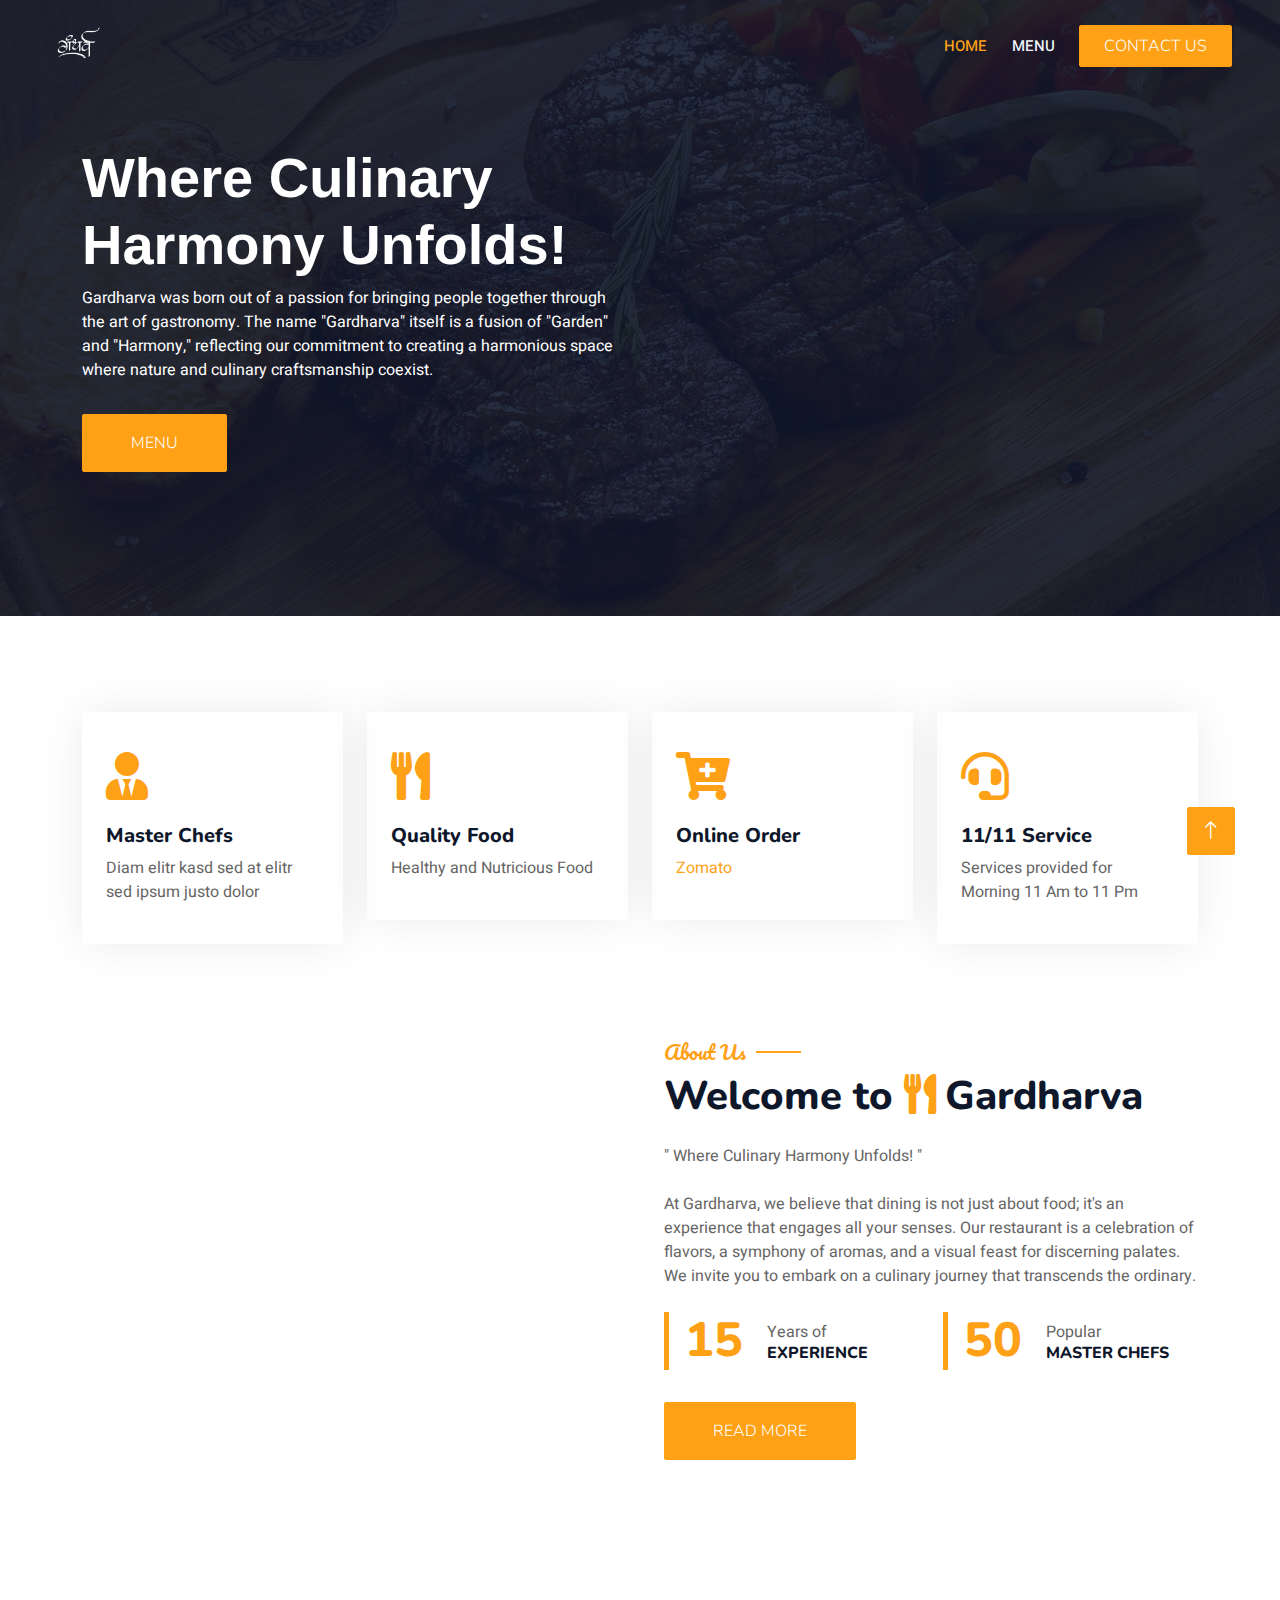
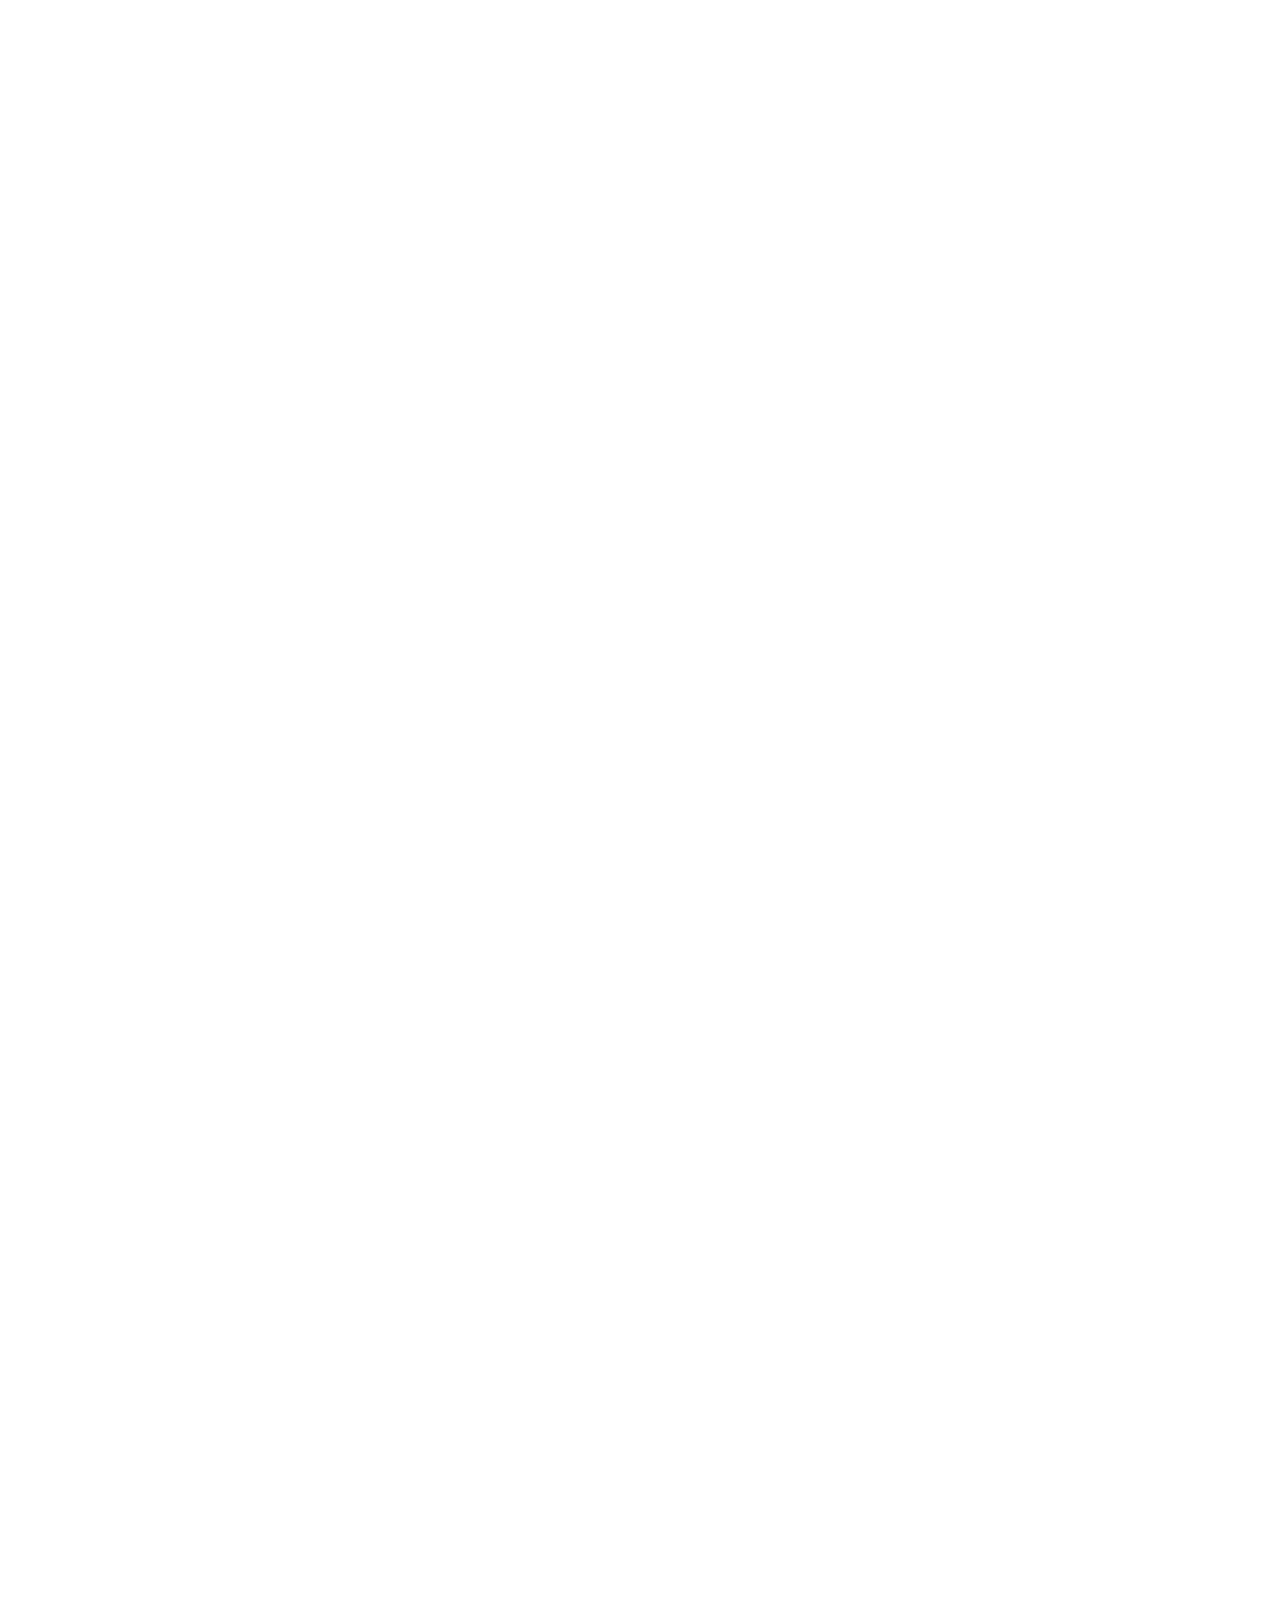
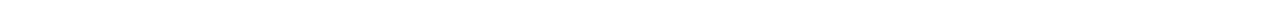
==== commit 14e94c59: "admin dashboard" ====
--- a/index.html
+++ b/index.html
@@ -79,7 +79,7 @@
                 <div class="container my-5 py-5">
                     <div class="row align-items-center g-5">
                         <div class="col-lg-6 text-center text-lg-start">
-                            <h1 class="display-3 text-white animated slideInLeft">Where Culinary<br>Harmony Unfolds!</h1>
+                            <h1 class="display-3 text-white animated slideInLeft smaller-h1">Where Culinary<br>Harmony Unfolds!</h1>
                             <p class="text-white animated slideInLeft mb-4 pb-2">Gardharva was born out of a passion for bringing people together through the art of gastronomy.  The name "Gardharva" itself is a fusion of "Garden" and "Harmony," reflecting our commitment to creating a harmonious space where nature and culinary craftsmanship coexist.</p>
                             <a href="./menu.html" class="btn btn-primary py-sm-3 px-sm-5 me-3 animated slideInLeft">MENU</a>
                         </div>
@@ -618,45 +618,45 @@
                 <div class="owl-carousel testimonial-carousel">
                     <div class="testimonial-item bg-transparent border rounded p-4">
                         <i class="fa fa-quote-left fa-2x text-primary mb-3"></i>
-                        <p>Dolor et eos labore, stet justo sed est sed. Diam sed sed dolor stet amet eirmod eos labore diam</p>
+                        <p>We had both of our sons’ wedding rehearsal dinners at Gandharva. It was all very nice, and the owners were very helpful. Great food - very nice people !!</p>
                         <div class="d-flex align-items-center">
                             <img class="img-fluid flex-shrink-0 rounded-circle" src="img/testimonial-1.jpg" style="width: 50px; height: 50px;">
                             <div class="ps-3">
-                                <h5 class="mb-1">Client Name</h5>
-                                <small>Profession</small>
+                                <h5 class="mb-1">Namrata Barge</h5>
+                                
                             </div>
                         </div>
                     </div>
                     <div class="testimonial-item bg-transparent border rounded p-4">
                         <i class="fa fa-quote-left fa-2x text-primary mb-3"></i>
-                        <p>Dolor et eos labore, stet justo sed est sed. Diam sed sed dolor stet amet eirmod eos labore diam</p>
+                        <p>Wow, amazing menu with consistently great food and service. You always feel welcome and the ambiance is relaxing. Love this place.</p>
                         <div class="d-flex align-items-center">
                             <img class="img-fluid flex-shrink-0 rounded-circle" src="img/testimonial-2.jpg" style="width: 50px; height: 50px;">
                             <div class="ps-3">
-                                <h5 class="mb-1">Client Name</h5>
-                                <small>Profession</small>
+                                <h5 class="mb-1">Vivek Bhatkar</h5>
+                                
                             </div>
                         </div>
                     </div>
                     <div class="testimonial-item bg-transparent border rounded p-4">
                         <i class="fa fa-quote-left fa-2x text-primary mb-3"></i>
-                        <p>Dolor et eos labore, stet justo sed est sed. Diam sed sed dolor stet amet eirmod eos labore diam</p>
+                        <p>This was my first visit to Gandharva's and it was great experience! The food was delicious, and the atmosphere was great. I highly recommend it!</p>
                         <div class="d-flex align-items-center">
                             <img class="img-fluid flex-shrink-0 rounded-circle" src="img/testimonial-3.jpg" style="width: 50px; height: 50px;">
                             <div class="ps-3">
-                                <h5 class="mb-1">Client Name</h5>
-                                <small>Profession</small>
+                                <h5 class="mb-1">Saurabh Yadav</h5>
+                                
                             </div>
                         </div>
                     </div>
                     <div class="testimonial-item bg-transparent border rounded p-4">
                         <i class="fa fa-quote-left fa-2x text-primary mb-3"></i>
-                        <p>Dolor et eos labore, stet justo sed est sed. Diam sed sed dolor stet amet eirmod eos labore diam</p>
+                        <p>The food is awesome. And so is the service. The staff goes out of their way to make your dining experience wonderful. Very nice place!</p>
                         <div class="d-flex align-items-center">
                             <img class="img-fluid flex-shrink-0 rounded-circle" src="img/testimonial-4.jpg" style="width: 50px; height: 50px;">
                             <div class="ps-3">
-                                <h5 class="mb-1">Client Name</h5>
-                                <small>Profession</small>
+                                <h5 class="mb-1">Ritika Gupta</h5>
+                                
                             </div>
                         </div>
                     </div>
--- a/css/style.css
+++ b/css/style.css
@@ -46,8 +46,8 @@
 
 /*** Button ***/
 .btn {
-    font-family: 'Nunito', sans-serif;
-    font-weight: 500;
+    font-family: 'Nunito', Arial, Helvetica, sans-serif;
+    font-weight: 300;
     text-transform: uppercase;
     transition: .5s;
 }
@@ -114,7 +114,7 @@
 
 
 .sticky-top.navbar-dark .navbar-brand img {
-    max-height: 45px;
+    max-height: 50px;
 }
 
 @media (max-width: 991.98px) {
@@ -482,4 +482,9 @@
     margin-right: 0;
     padding-right: 0;
     border-right: none;
+}
+
+.smaller-h1{
+    font-size: 3.5rem;
+    font-family: 'Franklin Gothic Medium', 'Arial Narrow', Arial, sans-serif;
 }